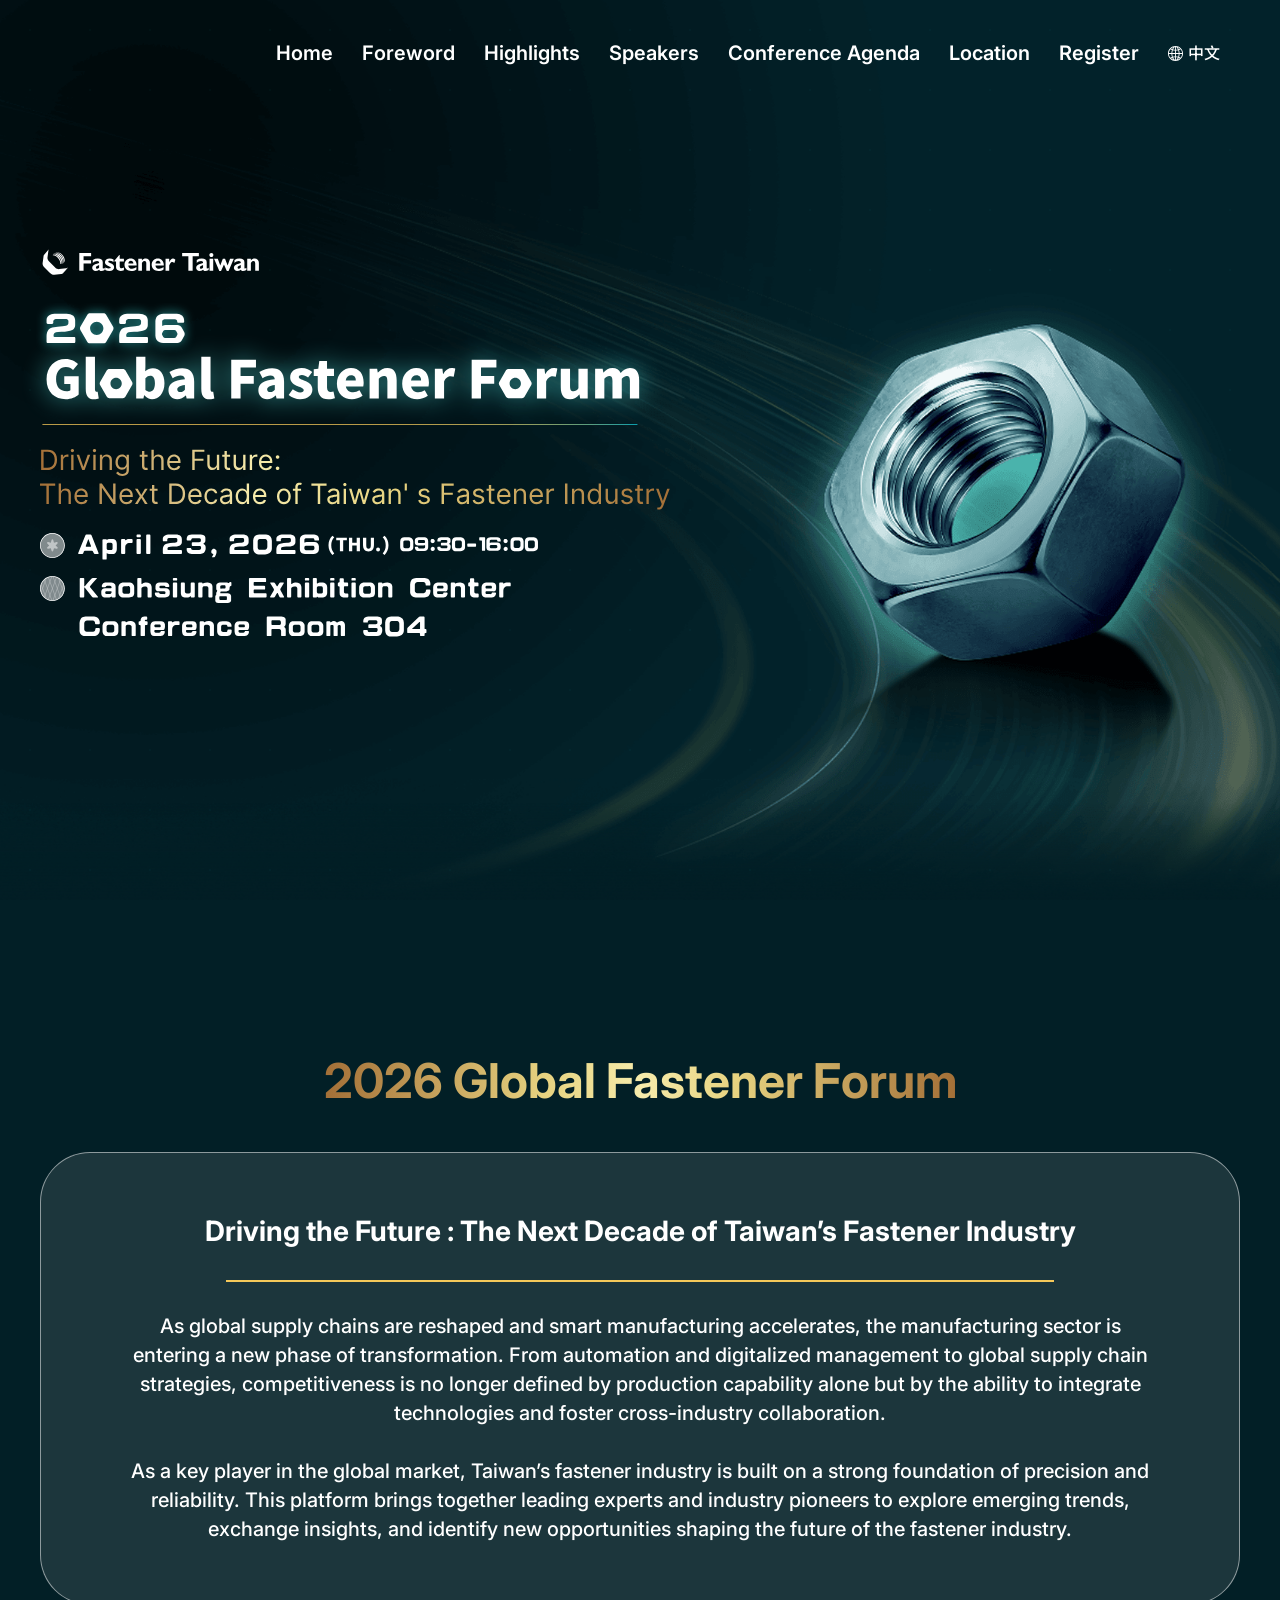
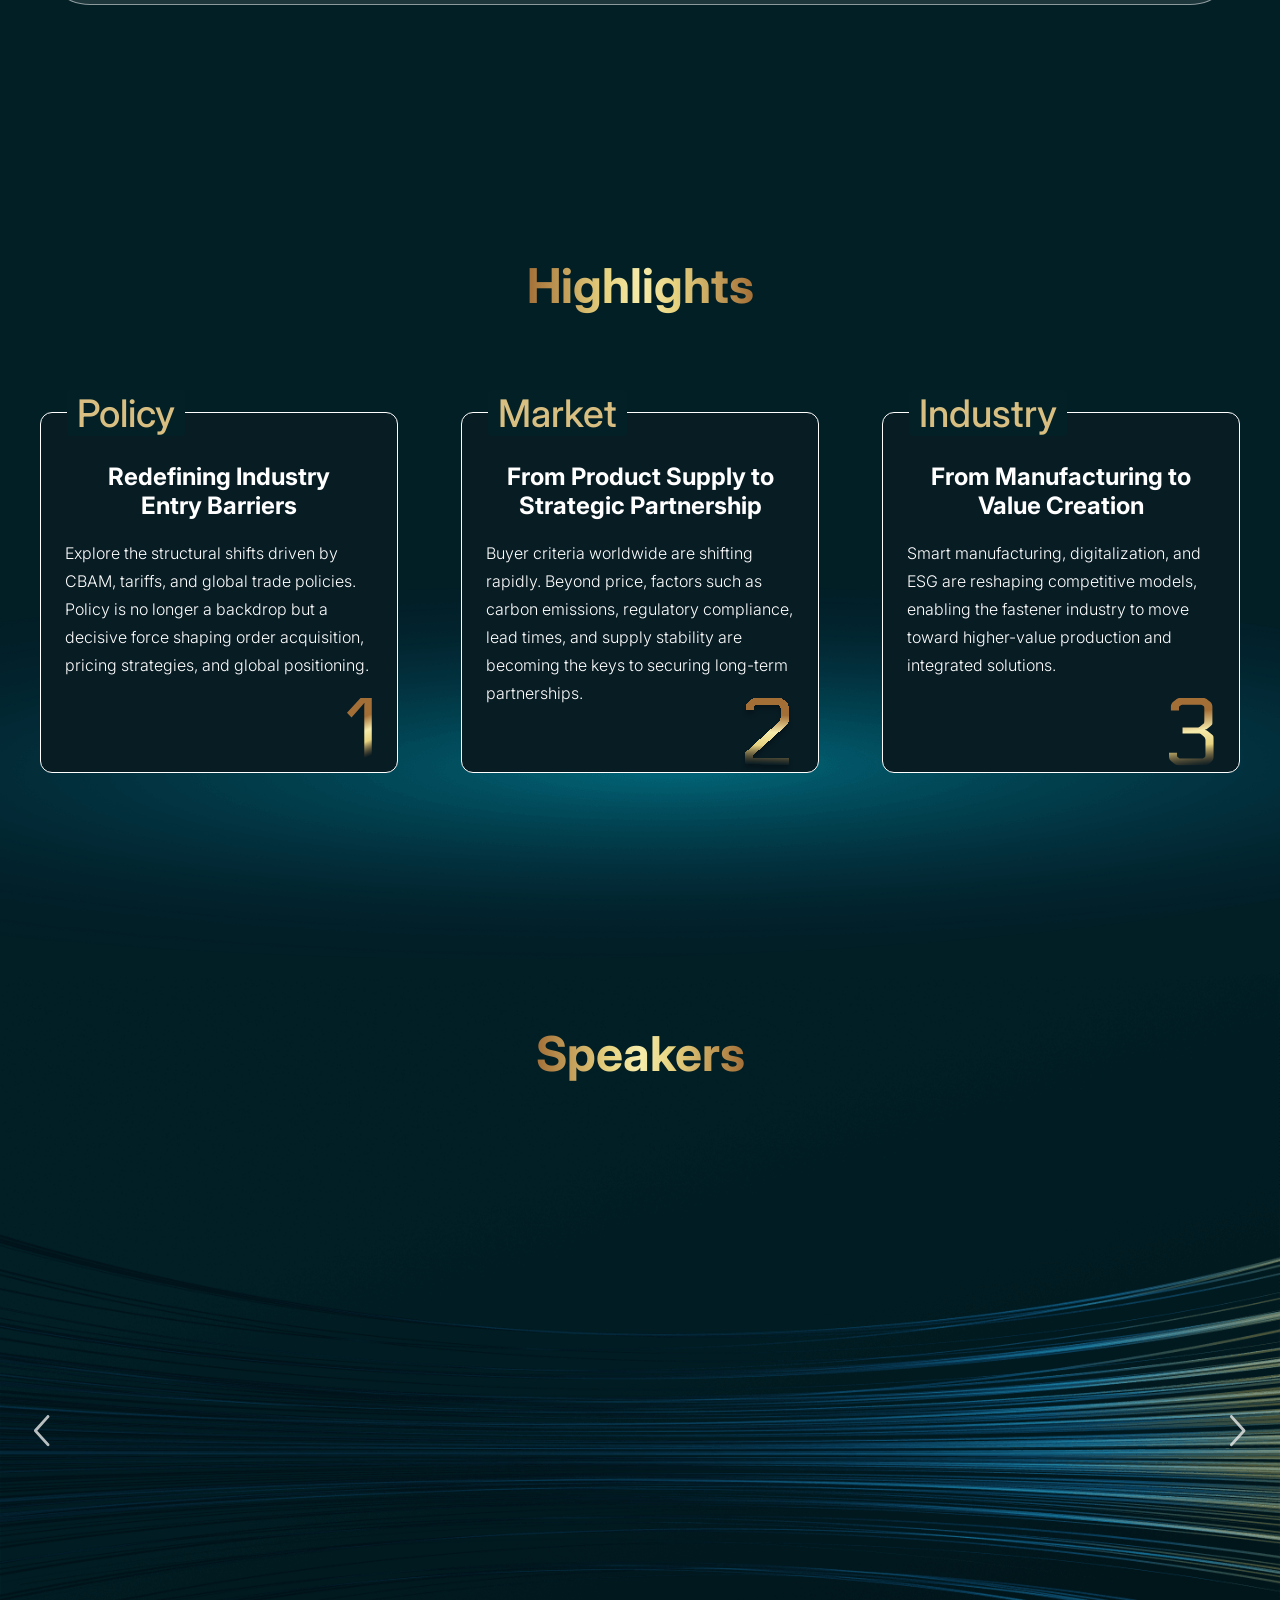
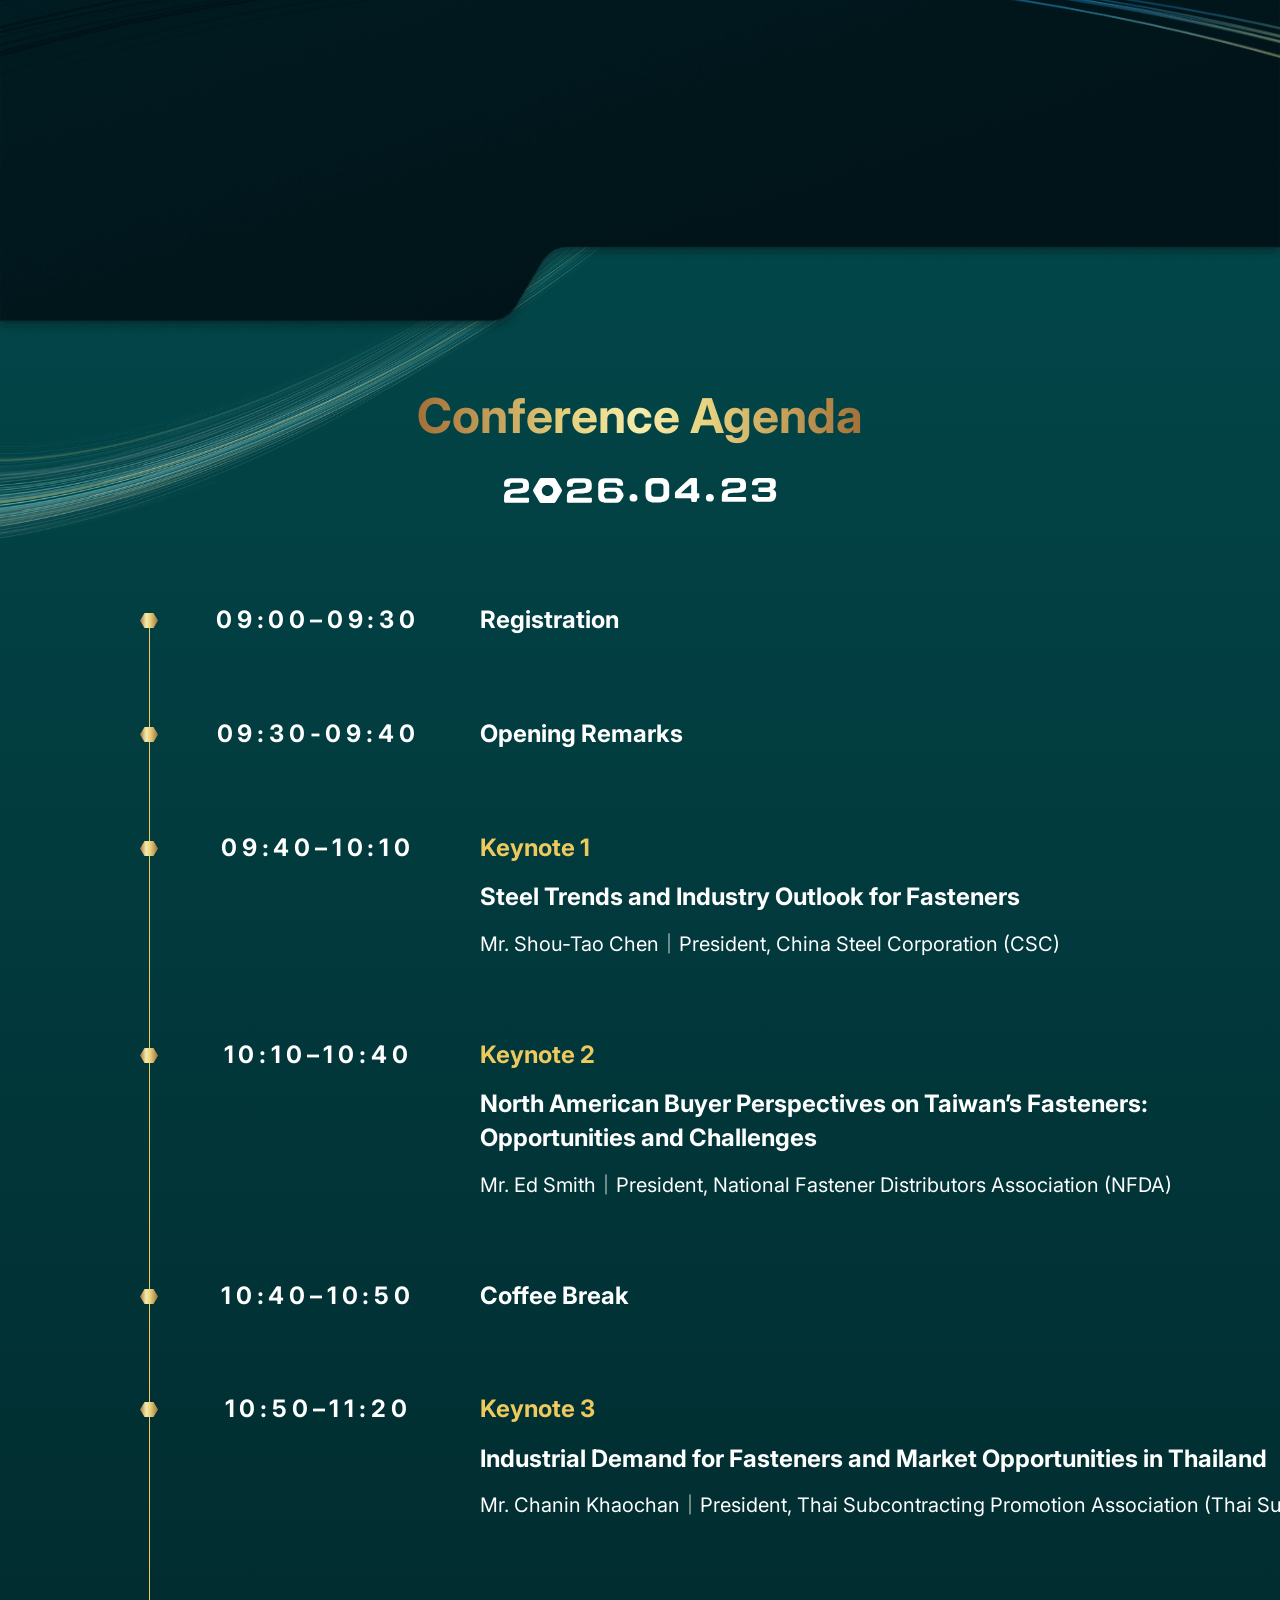
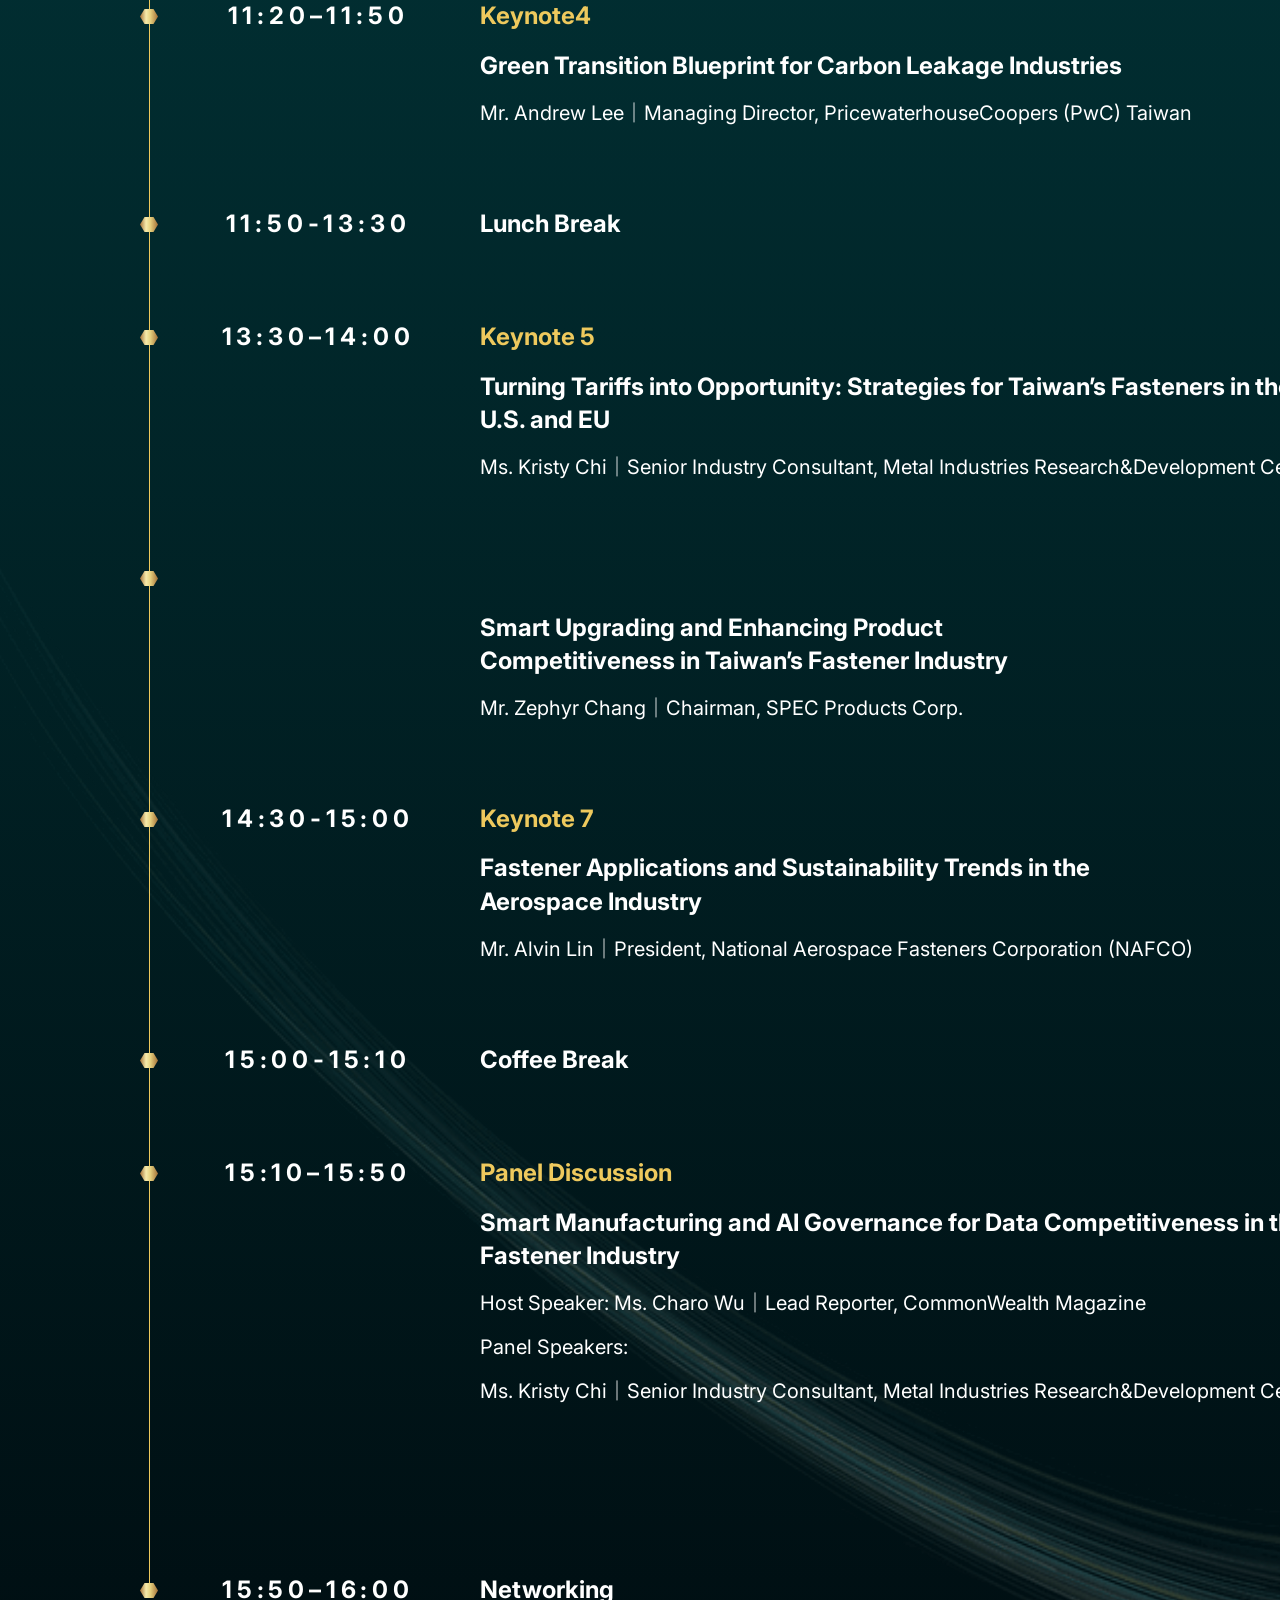
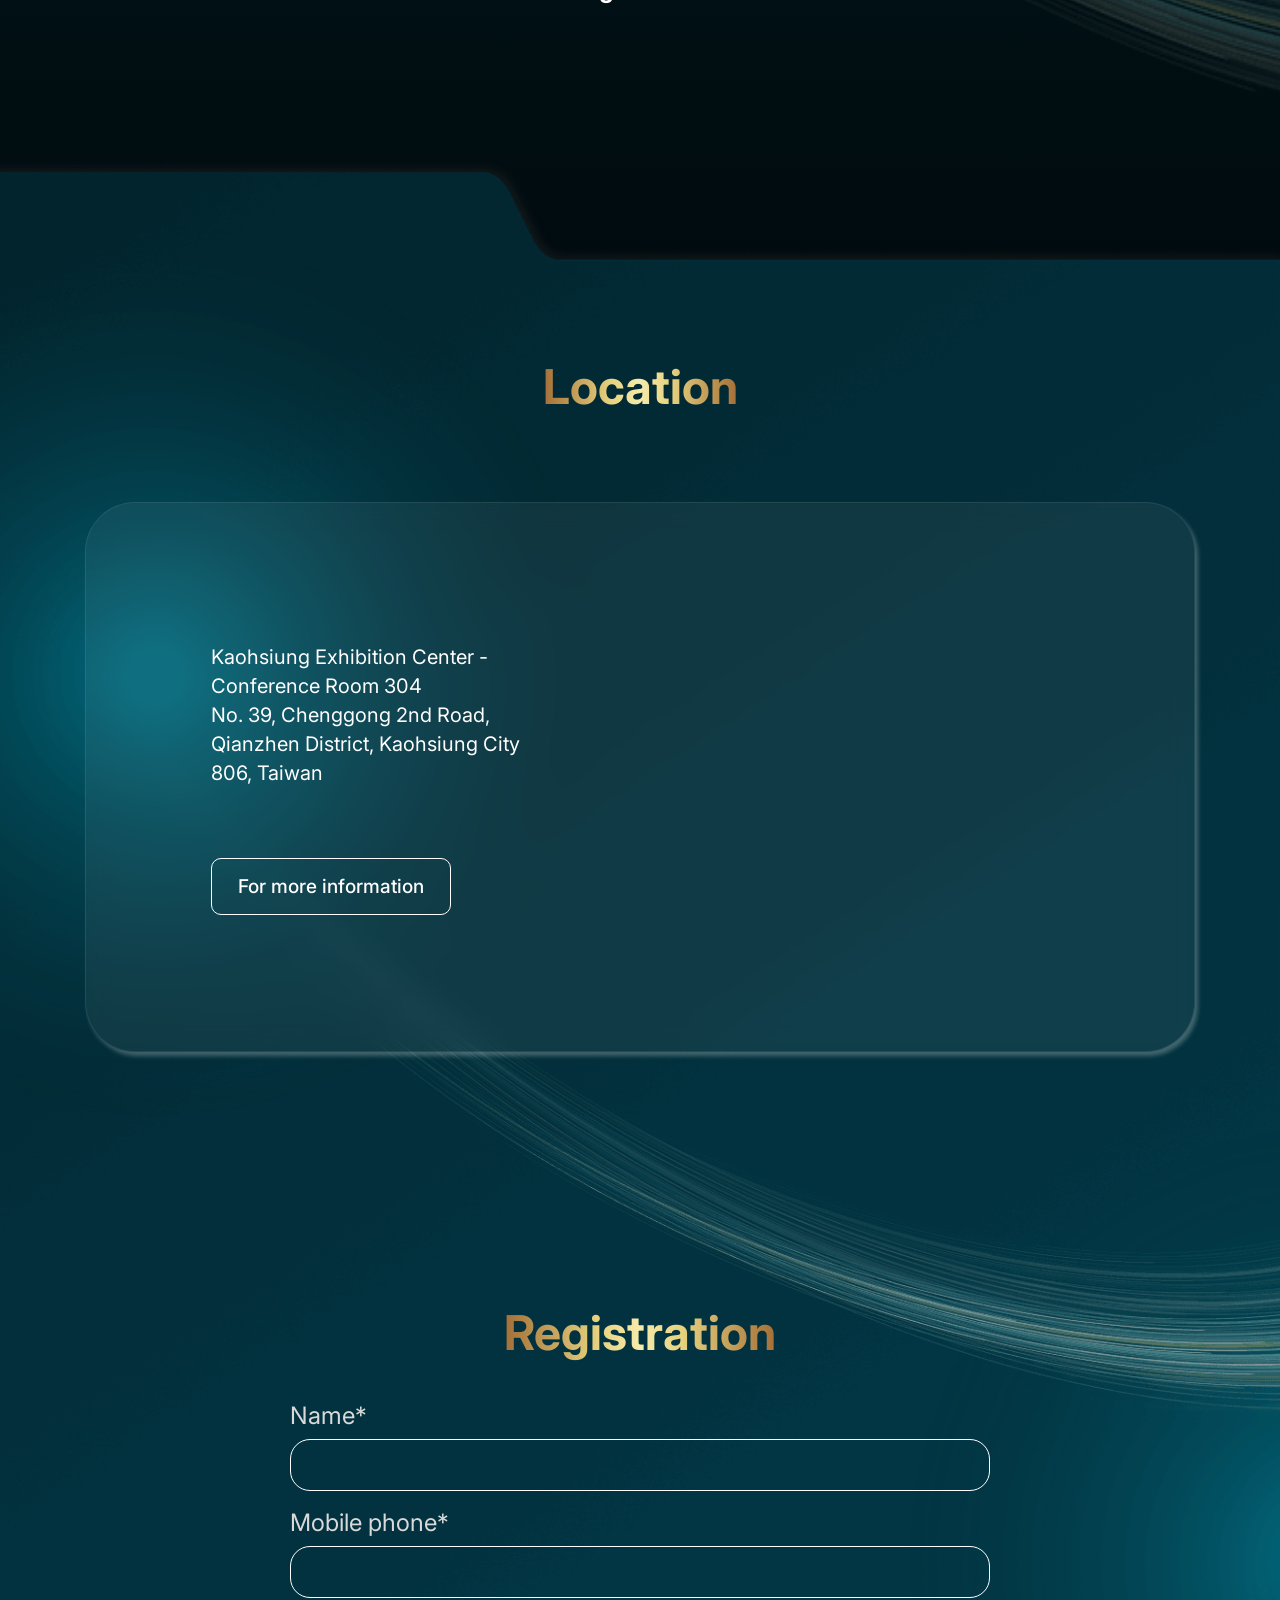
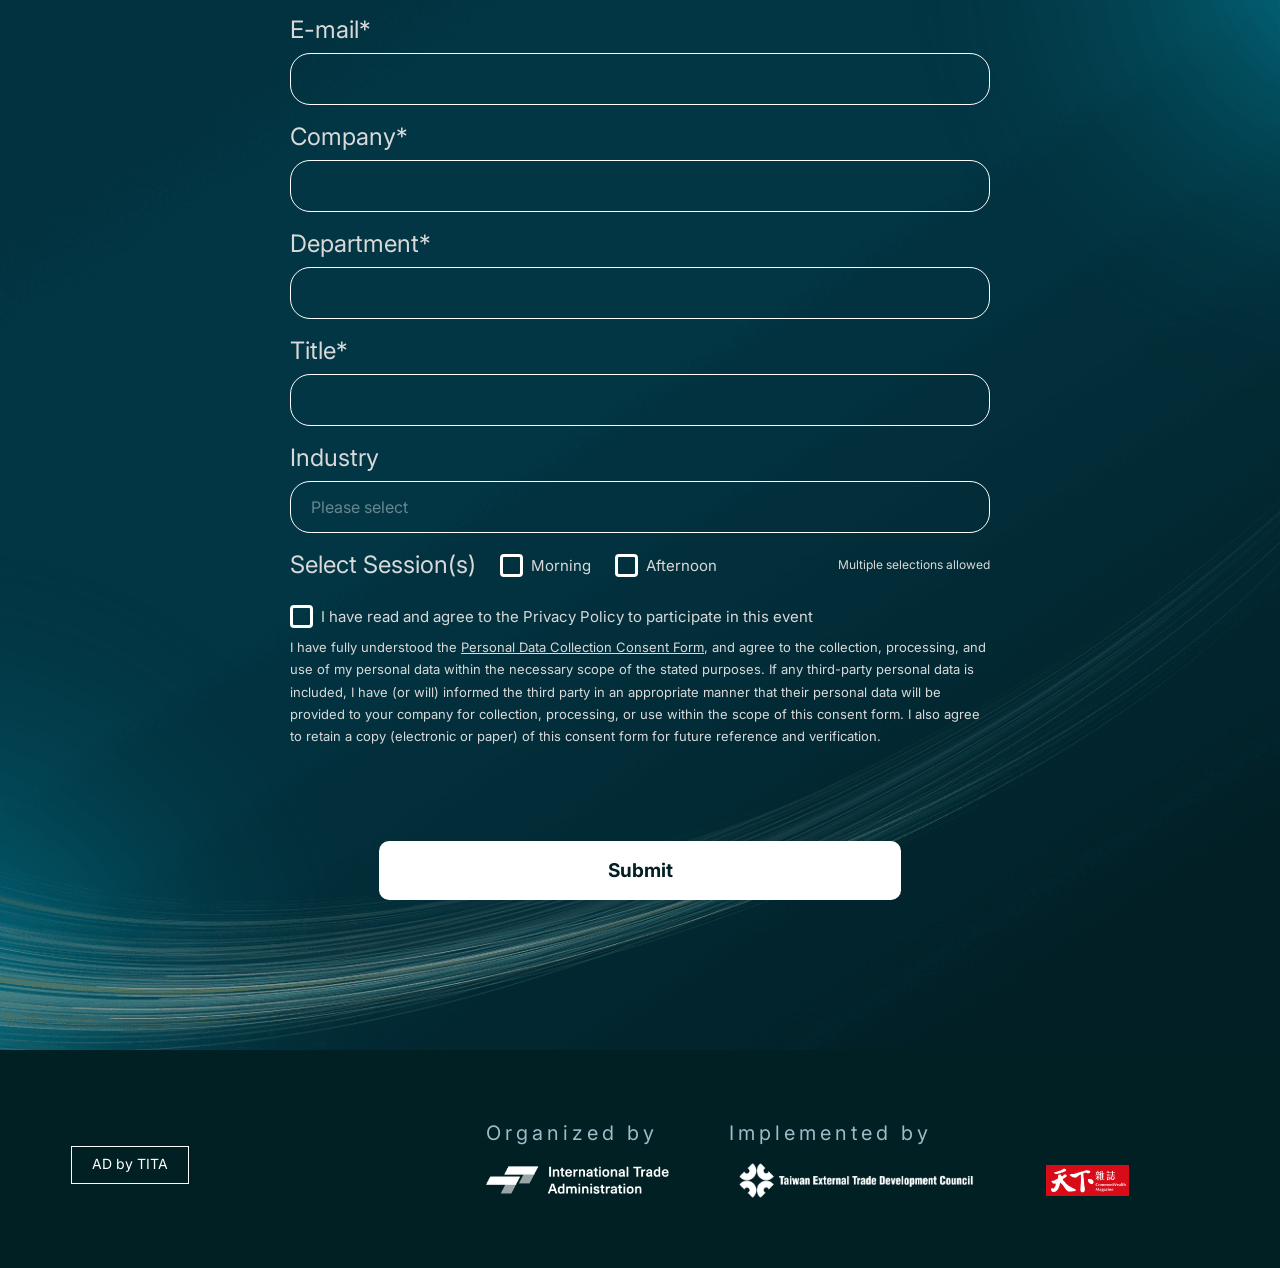
==== en/index.html @ a9e5572a "chore: add GitHub Pages deploy workflow Co-Authored-By: Claude Sonnet 3.5 <noreply@anthropic.com>" ====
<!doctype html>
<html lang="en">

<head>
    <meta charset="UTF-8" />
    <meta name="viewport" content="width=device-width, initial-scale=1.0" />
    <title>2026 Global Fastener Forum</title>

    <meta name="description"
        content="As global industries enter a critical phase of supply chain restructuring and sustainability transformation, Taiwan’s fastener industry is facing a new wave of competition and upgrade challenges. This forum focuses on three key dimensions—policy shifts, market trends, and industry transformation. Through international perspectives and practical case studies, it will explore the fastener industry’s development over the next decade, helping businesses understand global supply chain dynamics and strengthen their competitive advantages and value positioning." />
    <meta name="keywords"
        content="Fastener Forum, Fastener Industry, Precision Manufacturing, Industry Transformation, Smart Manufacturing" />
    <meta property="og:title" content="2026 Global Fastener Forum" />
    <meta property="og:type" content="website" />
    <meta property="og:url" content="https://event.cw.com.tw/2026fastenertaiwan/en/" />
    <meta property="og:image" content="https://event.cw.com.tw/2026fastenertaiwan/en/assets/image/og-image-en.png" />
    <meta property="og:site_name" content="2026 Global Fastener Forum" />
    <meta property="og:locale" content="en_US" />
    <meta property="og:description"
        content="As global industries enter a critical phase of supply chain restructuring and sustainability transformation, Taiwan’s fastener industry is facing a new wave of competition and upgrade challenges. This forum focuses on three key dimensions—policy shifts, market trends, and industry transformation. Through international perspectives and practical case studies, it will explore the fastener industry’s development over the next decade, helping businesses understand global supply chain dynamics and strengthen their competitive advantages and value positioning." />

    <link rel="shortcut icon" href="https://www.cw.com.tw/assets_new/img/favicon.ico" type="image/x-icon" />
    <link rel="icon" type="image/x-icon" href="favicon.ico" />
    <link rel="stylesheet" href="./assets/css/reset.css" />
    <link rel="stylesheet" href="./assets/css/slick-theme.css" />
    <link rel="stylesheet" href="./assets/css/slick.css" />
    <link rel="stylesheet" href="./assets/css/style.css" />
    <link rel="preconnect" href="https://fonts.googleapis.com" />
    <link rel="preconnect" href="https://fonts.gstatic.com" crossorigin />
    <link
        href="https://fonts.googleapis.com/css2?family=Electrolize&family=Inter:opsz,wght@14..32,100..900&family=Noto+Sans+TC:wght@100..900&family=Noto+Serif+TC:wght@200..900&display=swap"
        rel="stylesheet" />
    <link href="https://unpkg.com/aos@2.3.1/dist/aos.css" rel="stylesheet" />

    <!-- Preload critical above-the-fold images -->
    <link rel="preload" href="./assets/image/hero-bg.png" as="image" media="(min-width: 501px)" />
    <link rel="preload" href="./assets/image/hero-bg-m.png" as="image" media="(max-width: 500px)" />
    <link rel="preload" href="./assets/image/hero-bottom.png" as="image" />
    <link rel="preload" href="./assets/image/logo.svg" as="image" />
    <link rel="preload" href="./assets/image/hero-title-1.svg" as="image" media="(min-width: 501px)" />
    <link rel="preload" href="./assets/image/hero-title-hr.svg" as="image" media="(min-width: 501px)" />
    <link rel="preload" href="./assets/image/hero-title-2.svg" as="image" media="(min-width: 501px)" />
    <link rel="preload" href="./assets/image/hero-title-3.svg" as="image" media="(min-width: 501px)" />
    <link rel="preload" href="./assets/image/hero-title-m-1.svg" as="image" media="(max-width: 500px)" />
    <link rel="preload" href="./assets/image/hero-title-m-2.svg" as="image" media="(max-width: 500px)" />
    <link rel="preload" href="./assets/image/hero-title-m-3.svg" as="image" media="(max-width: 500px)" />

    <!-- fb pixel -->
    <script>
        !(function (f, b, e, v, n, t, s) {
            if (f.fbq) return;
            n = f.fbq = function () {
                n.callMethod
                    ? n.callMethod.apply(n, arguments)
                    : n.queue.push(arguments);
            };
            if (!f._fbq) f._fbq = n;
            n.push = n;
            n.loaded = !0;
            n.version = '2.0';
            n.queue = [];
            t = b.createElement(e);
            t.async = !0;
            t.src = v;
            s = b.getElementsByTagName(e)[0];
            s.parentNode.insertBefore(t, s);
        })(
            window,
            document,
            'script',
            'https://connect.facebook.net/en_US/fbevents.js',
        );
        fbq('init', '614924538858183');
        fbq('track', 'PageView');
    </script>

    <!-- Google Tag Manager -->
    <script>
        window.dataLayer = window.dataLayer || [];
    </script>
    <script>
        (function (w, d, s, l, i) {
            w[l] = w[l] || [];
            w[l].push({ 'gtm.start': new Date().getTime(), event: 'gtm.js' });
            var f = d.getElementsByTagName(s)[0],
                j = d.createElement(s),
                dl = l != 'dataLayer' ? '&l=' + l : '';
            j.async = true;
            j.src = '//www.googletagmanager.com/gtm.js?id=' + i + dl;
            f.parentNode.insertBefore(j, f);
        })(window, document, 'script', 'dataLayer', 'GTM-TXLD77');
    </script>
</head>

<body>
    <!-- fb pixel -->
    <noscript><img height="1" width="1" style="display: none"
            src="https://www.facebook.com/tr?id=614924538858183&ev=PageView&noscript=1" /></noscript>

    <!-- Google Tag Manager (noscript) -->
    <noscript><iframe src="https://www.googletagmanager.com/ns.html?id=GTM-TXLD77" height="0" width="0"
            style="display: none; visibility: hidden"></iframe></noscript>

    <main>
        <nav>
            <div class="nav-inner">
                <a class="logo" href="#index">
                    <img src="./assets/image/logo.svg" alt="Fastener Taiwan" />
                </a>
                <ul class="nav-list">
                    <li><a href="#index">Home</a></li>
                    <li><a href="#foreword">Foreword</a></li>
                    <li><a href="#highlights">Highlights</a></li>
                    <li><a href="#speakers">Speakers</a></li>
                    <li><a href="#agenda">Conference Agenda</a></li>
                    <li><a href="#location">Location</a></li>
                    <li>
                        <a href="#registration" class="nav-btn">Register</a>
                    </li>
                    <li>
                        <a href="../index.html" class="nav-lang">
                            <img src="./assets/image/icon-global.svg" alt="" />中文
                        </a>
                    </li>
                </ul>
                <button class="hamburger" aria-label="Menu" aria-expanded="false">
                    <span></span><span></span><span></span>
                </button>
            </div>
        </nav>

        <!-- 手機選單 -->
        <div class="mobile-menu" aria-hidden="true">
            <ul>
                <li><a href="#index">Home</a></li>
                <li><a href="#foreword">Foreword</a></li>
                <li><a href="#highlights">Highlights</a></li>
                <li><a href="#speakers">Speakers</a></li>
                <li><a href="#agenda"> Conference Agenda</a></li>
                <li><a href="#location">Location</a></li>
                <li>
                    <a href="#registration" class="nav-btn">Registration</a>
                </li>
                <li>
                    <a href="./../index.html" class="nav-lang">
                        <img src="./assets/image/icon-global.svg" alt="" />中文
                    </a>
                </li>
            </ul>
        </div>

        <!-- index Section (Hero) -->
        <section class="index">
            <a id="index" class="anchor"></a>

            <img src="./assets/image/hero-bg.png" alt="" class="bg pc" />
            <img src="./assets/image/hero-bg-m.png" alt="" class="bg mb" />
            <img src="./assets/image/hero-bottom.png" alt="" class="bottom" />
            <div class="container">
                <div>
                    <div class="logo pc">
                        <img src="./assets/image/logo.svg" alt="" />
                    </div>

                    <!-- 隱藏的 h1 -->
                    <h1>
                        Global Fastener Forum 2026 年全球扣件產業論壇
                    </h1>

                    <!-- pc -->
                    <img src="./assets/image/hero-title-1.svg" alt="" class="hero-title-1 pc" data-aos="fade-up"
                        data-aos-delay="0" />
                    <img src="./assets/image/hero-title-hr.svg" alt="" class="hero-title-hr pc" data-aos="fade-up"
                        data-aos-delay="100" />
                    <img src="./assets/image/hero-title-2.svg" alt="" class="hero-title-2 pc" data-aos="fade-up"
                        data-aos-delay="200" />
                    <img src="./assets/image/hero-title-3.svg" alt="" class="hero-title-3 pc" data-aos="fade-up"
                        data-aos-delay="300" />

                    <!-- mb -->
                    <img src="./assets/image/hero-title-m-1.svg" alt="" class="hero-title-1 mb" data-aos="fade-up"
                        data-aos-delay="100" />
                    <img src="./assets/image/hero-title-m-2.svg" alt="" class="hero-title-2 mb" data-aos="fade-up"
                        data-aos-delay="200" />
                    <img src="./assets/image/hero-title-m-3.svg" alt="" class="hero-title-3 mb" data-aos="fade-up"
                        data-aos-delay="300" />
                </div>
            </div>
            </div>
        </section>

        <!-- foreword Section -->
        <section class="foreword">
            <a id="foreword" class="anchor"></a>

            <img src="./assets/image/foreword-bg-dec-m.png" alt="" class="foreword-bg-dec mb" />
            <img src="./assets/image/foreword-bg-dec.png" alt="" class="foreword-bg-dec pc" />

            <div class="container">
                <h2 class="section-title">
                    2026 Global Fastener Forum
                </h2>
                <div class="item">
                    <h3 data-aos="fade-up">
                        Driving the Future : The Next Decade of Taiwan’s Fastener Industry
                    </h3>
                    <div class="line" data-aos="fade-up"></div>
                    <p data-aos="fade-up">
                        As global supply chains are reshaped and smart manufacturing accelerates, the manufacturing
                        sector is entering a new phase of transformation. From automation and digitalized management to
                        global supply chain strategies, competitiveness is no longer defined by production capability
                        alone but by the ability to integrate technologies and foster cross-industry
                        collaboration.<br><br>As a key player in the global market, Taiwan’s fastener industry is built
                        on a strong foundation of precision and reliability. This platform brings together leading
                        experts and industry pioneers to explore emerging trends, exchange insights, and identify new
                        opportunities shaping the future of the fastener industry.
                    </p>
                </div>
            </div>
        </section>

        <!-- highlights Section -->
        <section class="highlights">
            <a id="highlights" class="anchor"></a>

            <img src="./assets/image/highlight-bg.png" alt="" class="bg" />

            <div class="container">
                <h2 class="section-title">Highlights</h2>
                <div class="highlights-grid">
                    <div class="highlight-card" data-aos="fade-up" data-aos-delay="100" data-aos-offset="100">
                        <div class="card-label">Policy</div>
                        <h3>Redefining Industry<br>Entry Barriers</h3>
                        <p>
                            Explore the structural shifts driven by CBAM, tariffs, and global trade policies. Policy is
                            no longer a backdrop but a decisive force shaping order acquisition, pricing strategies, and
                            global positioning.
                        </p>
                        <div class="num">
                            <img src="./assets/image/1.svg" alt="" />
                        </div>
                    </div>
                    <div class="highlight-card" data-aos="fade-up" data-aos-delay="200" data-aos-offset="100">
                        <div class="card-label">Market</div>
                        <h3>From Product Supply to Strategic Partnership</h3>
                        <p>
                            Buyer criteria worldwide are shifting rapidly. Beyond price, factors such as carbon
                            emissions, regulatory compliance, lead times, and supply stability are becoming the keys to
                            securing long-term partnerships.
                        </p>
                        <div class="num">
                            <img src="./assets/image/2.svg" alt="" />
                        </div>
                    </div>
                    <div class="highlight-card" data-aos="fade-up" data-aos-delay="300" data-aos-offset="100">
                        <div class="card-label">Industry</div>
                        <h3>From Manufacturing to Value Creation</h3>
                        <p>
                            Smart manufacturing, digitalization, and ESG are reshaping competitive models, enabling the
                            fastener industry to move toward higher-value production and integrated solutions.
                        </p>
                        <div class="num">
                            <img src="./assets/image/3.svg" alt="" />
                        </div>
                    </div>
                </div>
            </div>
        </section>

        <!-- speakers Section -->
        <!-- :::todo 這裡的講者資料需要根據實際情況更新，確保與main.js中initSpeakers函數的speakerData對應 -->
        <section class="speakers">
            <a id="speakers" class="anchor"></a>

            <img src="./assets/image/speaker-bg-dec-m.png" alt="" class="speaker-bg-dec mb">
            <img src="./assets/image/speaker-bg-dec.png" alt="" class="speaker-bg-dec pc">
            <img src="./assets/image/speaker-bg.png" alt="" class="speaker-bg pc">
            <img src="./assets/image/speaker-bg-m.png" alt="" class="speaker-bg mb">

            <div class="container">
                <h2 class="section-title">Speakers</h2>

                <div class="speakers-carousel" data-aos="fade-up" data-aos-delay="100" data-aos-offset="100">
                    <div class="speaker-slide" data-speaker="1">
                        <div class="avatar">
                            <img src="./assets/image/speaker-1.png" alt="" />
                        </div>
                        <h3>Mr. Shou-Tao<p>Chen</p>
                        </h3>
                        <div class="title">
                            <p>President,</p>
                            <p>China Steel<br class="mb">Corporation (CSC)</p>
                        </div>
                    </div>
					<div class="speaker-slide" data-speaker="2">
                        <div class="avatar">
                            <img src="./assets/image/speaker-2.png" alt="" />
                        </div>
                        <h3>Mr. Ed<p>Smith</p>
                        </h3>
                        <div class="title">
                            <p>President,</p>
                            <p>National Fastener Distributors<br class="mb"> Association (NFDA)</p>
                        </div>
                    </div>
					<div class="speaker-slide" data-speaker="3">
                        <div class="avatar">
                            <img src="./assets/image/speaker-3.png" alt="" />
                        </div>
                        <h3>Mr. Chanin<p>Khaochan</p>
                        </h3>
                        <div class="title">
                            <p>President,</p>
                            <p>Thai Subcontracting Promotion<br class="mb"> Association (Thai Subcon)</p>
                        </div>
                    </div>
					<div class="speaker-slide" data-speaker="4">
                        <div class="avatar">
                            <img src="./assets/image/speaker-4.png" alt="" />
                        </div>
                        <h3>Mr. Andrew<p>Lee</p>
                        </h3>
                        <div class="title">
                            <p>Managing Director,</p>
                            <p>PricewaterhouseCoopers<br class="mb">(PwC) Taiwan</p>
                        </div>
                    </div>
                    <div class="speaker-slide" data-speaker="5">
                        <div class="avatar">
                            <img src="./assets/image/speaker-5.png" alt="" />
                        </div>
                        <h3>Ms. Kristy<p>Chi</p>
                        </h3>
                        <div class="title">
                            <p>Senior Industry Consultant,</p>
                            <p>Metal Industries Research&amp;<br class="mb">Development Centre</p>
                        </div>
                    </div>
                    <div class="speaker-slide" data-speaker="6">
                        <div class="avatar">
                            <img src="./assets/image/speaker-6.png" alt="" />
                        </div>
                        <h3>Mr. Zephyr<p>Chang</p>
                        </h3>
                        <div class="title">
                            <p>Chairman,</p>
                            <p>SPEC Products Corp.</p>
                        </div>
                    </div>
                    <div class="speaker-slide" data-speaker="7">
                        <div class="avatar">
                            <img src="./assets/image/speaker-7.png" alt="" />
                        </div>
                        <h3>Mr. Alvin Lin</h3>
                        <div class="title">
                            <p>President,</p>
                            <p>National Aerospace <br class="mb">Fasteners Corporation (NAFCO)</p>

                        </div>
                    </div>

                    <!-- copy -->
                    <div class="speaker-slide" data-speaker="1">
                        <div class="avatar">
                            <img src="./assets/image/speaker-1.png" alt="" />
                        </div>
                        <h3>Mr. Shou-Tao<p>Chen</p>
                        </h3>
                        <div class="title">
                            <p>President,</p>
                            <p>China Steel<br class="mb">Corporation (CSC)</p>
                        </div>
                    </div>
					<div class="speaker-slide" data-speaker="2">
                        <div class="avatar">
                            <img src="./assets/image/speaker-2.png" alt="" />
                        </div>
                        <h3>Mr. Ed<p>Smith</p>
                        </h3>
                        <div class="title">
                            <p>President,</p>
                            <p>National Fastener Distributors<br class="mb"> Association (NFDA)</p>
                        </div>
                    </div>
					<div class="speaker-slide" data-speaker="3">
                        <div class="avatar">
                            <img src="./assets/image/speaker-3.png" alt="" />
                        </div>
                        <h3>Mr. Chanin<p>Khaochan</p>
                        </h3>
                        <div class="title">
                            <p>President,</p>
                            <p>Thai Subcontracting Promotion<br class="mb"> Association (Thai Subcon)</p>
                        </div>
                    </div>
					<div class="speaker-slide" data-speaker="4">
                        <div class="avatar">
                            <img src="./assets/image/speaker-4.png" alt="" />
                        </div>
                        <h3>Mr. Andrew<p>Lee</p>
                        </h3>
                        <div class="title">
                            <p>Managing Director,</p>
                            <p>PricewaterhouseCoopers<br class="mb">(PwC) Taiwan</p>
                        </div>
                    </div>
                    <div class="speaker-slide" data-speaker="5">
                        <div class="avatar">
                            <img src="./assets/image/speaker-5.png" alt="" />
                        </div>
                        <h3>Ms. Kristy<p>Chi</p>
                        </h3>
                        <div class="title">
                            <p>Senior Industry Consultant,</p>
                            <p>Metal Industries Research&amp;<br class="mb">Development Centre</p>
                        </div>
                    </div>
                    <div class="speaker-slide" data-speaker="6">
                        <div class="avatar">
                            <img src="./assets/image/speaker-6.png" alt="" />
                        </div>
                        <h3>Mr. Zephyr<p>Chang</p>
                        </h3>
                        <div class="title">
                            <p>Chairman,</p>
                            <p>SPEC Products Corp.</p>
                        </div>
                    </div>
                    <div class="speaker-slide" data-speaker="7">
                        <div class="avatar">
                            <img src="./assets/image/speaker-7.png" alt="" />
                        </div>
                        <h3>Mr. Alvin Lin</h3>
                        <div class="title">
                            <p>President,</p>
                            <p>National Aerospace <br class="mb">Fasteners Corporation (NAFCO)</p>
                        </div>
                    </div>
                    <div class="speaker-slide" data-speaker="1">
                        <div class="avatar">
                            <img src="./assets/image/speaker-1.png" alt="" />
                        </div>
                        <h3>Mr. Shou-Tao<p>Chen</p>
                        </h3>
                        <div class="title">
                            <p>President,</p>
                            <p>China Steel<br class="mb">Corporation (CSC)</p>
                        </div>
                    </div>
					<div class="speaker-slide" data-speaker="2">
                        <div class="avatar">
                            <img src="./assets/image/speaker-2.png" alt="" />
                        </div>
                        <h3>Mr. Ed<p>Smith</p>
                        </h3>
                        <div class="title">
                            <p>President,</p>
                            <p>National Fastener Distributors<br class="mb"> Association (NFDA)</p>
                        </div>
                    </div>
					<div class="speaker-slide" data-speaker="3">
                        <div class="avatar">
                            <img src="./assets/image/speaker-3.png" alt="" />
                        </div>
                        <h3>Mr. Chanin<p>Khaochan</p>
                        </h3>
                        <div class="title">
                            <p>President,</p>
                            <p>Thai Subcontracting Promotion<br class="mb"> Association (Thai Subcon)</p>
                        </div>
                    </div>
					<div class="speaker-slide" data-speaker="4">
                        <div class="avatar">
                            <img src="./assets/image/speaker-4.png" alt="" />
                        </div>
                        <h3>Mr. Andrew<p>Lee</p>
                        </h3>
                        <div class="title">
                            <p>Managing Director,</p>
                            <p>PricewaterhouseCoopers<br class="mb">(PwC) Taiwan</p>
                        </div>
                    </div>
                    <div class="speaker-slide" data-speaker="5">
                        <div class="avatar">
                            <img src="./assets/image/speaker-5.png" alt="" />
                        </div>
                        <h3>Ms. Kristy<p>Chi</p>
                        </h3>
                        <div class="title">
                            <p>Senior Industry Consultant,</p>
                            <p>Metal Industries Research&amp;<br class="mb">Development Centre</p>
                        </div>
                    </div>
                    <div class="speaker-slide" data-speaker="6">
                        <div class="avatar">
                            <img src="./assets/image/speaker-6.png" alt="" />
                        </div>
                        <h3>Mr. Zephyr<p>Chang</p>
                        </h3>
                        <div class="title">
                            <p>Chairman,</p>
                            <p>SPEC Products Corp.</p>
                        </div>
                    </div>
                    <div class="speaker-slide" data-speaker="7">
                        <div class="avatar">
                            <img src="./assets/image/speaker-7.png" alt="" />
                        </div>
                        <h3>Mr. Alvin Lin</h3>
                        <div class="title">
                            <p>President,</p>
                            <p>National Aerospace <br class="mb">Fasteners Corporation (NAFCO)</p>
                        </div>
                    </div>
					<div class="speaker-slide" data-speaker="1">
                        <div class="avatar">
                            <img src="./assets/image/speaker-1.png" alt="" />
                        </div>
                        <h3>Mr. Shou-Tao<p>Chen</p>
                        </h3>
                        <div class="title">
                            <p>President,</p>
                            <p>China Steel<br class="mb">Corporation (CSC)</p>
                        </div>
                    </div>
					<div class="speaker-slide" data-speaker="2">
                        <div class="avatar">
                            <img src="./assets/image/speaker-2.png" alt="" />
                        </div>
                        <h3>Mr. Ed<p>Smith</p>
                        </h3>
                        <div class="title">
                            <p>President,</p>
                            <p>National Fastener Distributors<br class="mb"> Association (NFDA)</p>
                        </div>
                    </div>
					<div class="speaker-slide" data-speaker="3">
                        <div class="avatar">
                            <img src="./assets/image/speaker-3.png" alt="" />
                        </div>
                        <h3>Mr. Chanin<p>Khaochan</p>
                        </h3>
                        <div class="title">
                            <p>President,</p>
                            <p>Thai Subcontracting Promotion<br class="mb"> Association (Thai Subcon)</p>
                        </div>
                    </div>
                    <div class="speaker-slide" data-speaker="4">
                        <div class="avatar">
                            <img src="./assets/image/speaker-4.png" alt="" />
                        </div>
                        <h3>Mr. Andrew<p>Lee</p>
                        </h3>
                        <div class="title">
                            <p>Managing Director,</p>
                            <p>PricewaterhouseCoopers<br class="mb">(PwC) Taiwan</p>
                        </div>
                    </div>
                    <div class="speaker-slide" data-speaker="5">
                        <div class="avatar">
                            <img src="./assets/image/speaker-5.png" alt="" />
                        </div>
                        <h3>Ms. Kristy<p>Chi</p>
                        </h3>
                        <div class="title">
                            <p>Senior Industry Consultant,</p>
                            <p>Metal Industries Research&amp;<br class="mb">Development Centre</p>
                        </div>
                    </div>
                    <div class="speaker-slide" data-speaker="6">
                        <div class="avatar">
                            <img src="./assets/image/speaker-6.png" alt="" />
                        </div>
                        <h3>Mr. Zephyr<p>Chang</p>
                        </h3>
                        <div class="title">
                            <p>Chairman,</p>
                            <p>SPEC Products Corp.</p>
                        </div>
                    </div>
                    <div class="speaker-slide" data-speaker="7">
                        <div class="avatar">
                            <img src="./assets/image/speaker-7.png" alt="" />
                        </div>
                        <h3>Mr. Alvin Lin</h3>
                        <div class="title">
                            <p>President,</p>
                            <p>National Aerospace <br class="mb">Fasteners Corporation (NAFCO)</p>
                        </div>
                    </div>
					<div class="speaker-slide" data-speaker="1">
                        <div class="avatar">
                            <img src="./assets/image/speaker-1.png" alt="" />
                        </div>
                        <h3>Mr. Shou-Tao<p>Chen</p>
                        </h3>
                        <div class="title">
                            <p>President,</p>
                            <p>China Steel<br class="mb">Corporation (CSC)</p>
                        </div>
                    </div>
					<div class="speaker-slide" data-speaker="2">
                        <div class="avatar">
                            <img src="./assets/image/speaker-2.png" alt="" />
                        </div>
                        <h3>Mr. Ed<p>Smith</p>
                        </h3>
                        <div class="title">
                            <p>President,</p>
                            <p>National Fastener Distributors<br class="mb"> Association (NFDA)</p>
                        </div>
                    </div>
					<div class="speaker-slide" data-speaker="3">
                        <div class="avatar">
                            <img src="./assets/image/speaker-3.png" alt="" />
                        </div>
                        <h3>Mr. Chanin<p>Khaochan</p>
                        </h3>
                        <div class="title">
                            <p>President,</p>
                            <p>Thai Subcontracting Promotion<br class="mb"> Association (Thai Subcon)</p>
                        </div>
                    </div>
                    <div class="speaker-slide" data-speaker="4">
                        <div class="avatar">
                            <img src="./assets/image/speaker-4.png" alt="" />
                        </div>
                        <h3>Mr. Andrew<p>Lee</p>
                        </h3>
                        <div class="title">
                            <p>Managing Director,</p>
                            <p>PricewaterhouseCoopers<br class="mb">(PwC) Taiwan</p>
                        </div>
                    </div>
                    <div class="speaker-slide" data-speaker="5">
                        <div class="avatar">
                            <img src="./assets/image/speaker-5.png" alt="" />
                        </div>
                        <h3>Ms. Kristy<p>Chi</p>
                        </h3>
                        <div class="title">
                            <p>Senior Industry Consultant,</p>
                            <p>Metal Industries Research&amp;<br class="mb">Development Centre</p>
                        </div>
                    </div>
                    <div class="speaker-slide" data-speaker="6">
                        <div class="avatar">
                            <img src="./assets/image/speaker-6.png" alt="" />
                        </div>
                        <h3>Mr. Zephyr<p>Chang</p>
                        </h3>
                        <div class="title">
                            <p>Chairman,</p>
                            <p>SPEC Products Corp.</p>
                        </div>
                    </div>
                    <div class="speaker-slide" data-speaker="7">
                        <div class="avatar">
                            <img src="./assets/image/speaker-7.png" alt="" />
                        </div>
                        <h3>Mr. Alvin Lin</h3>
                        <div class="title">
                            <p>President,</p>
                            <p>National Aerospace <br class="mb">Fasteners Corporation (NAFCO)</p>

                        </div>
                    </div>
                </div>
            </div>
        </section>

        <!-- Speaker Popup -->
        <div class="speaker-popup" id="speakerPopup">
            <div class="popup-overlay"></div>
            <div class="popup-wrapper">
                <div class="popup-container">
                    <button class="popup-close" aria-label="關閉">
                        <img src="./assets/image/close.svg" alt="">
                    </button>
                    <div class="popup-body">
                        <div class="avatar-big">
                            <div class="avatar-placeholder">
                                <img src="./assets/image/speaker-1.png" alt="">
                            </div>
                        </div>
                        <div class="details">
                            <h2 class="popup-name"></h2>
                            <div class="sub-title popup-title">
                            </div>
                            <div class="bio popup-bio"></div>
                        </div>
                    </div>
                </div>
            </div>
        </div>

        <!-- agenda Section -->
        <section class="agenda">
            <a id="agenda" class="anchor"></a>

            <div class="agenda-heading-wrap">
                <h2 class="section-title">Conference Agenda</h2>
                <img src="./assets/image/agenda-subtitle.svg" alt="">
            </div>

            <!-- <img src="./assets/image/agenda-bg.png" alt="" class="agenda-bg"> -->
            <img src="./assets/image/agenda-dec-1.png" alt="" class="agenda-dec-1">
            <img src="./assets/image/agenda-dec-2.png" alt="" class="agenda-dec-2">

            <ul class="agenda-list" role="list">

                <!-- ░░ Plain items ░░ -->
                <li class="agenda-item plain">
                    <div class="dot"></div>
                    <div class="time" data-aos="fade-up" data-aos-offset="100">09:00–09:30</div>
                    <div class="content">
                        <p class="talk-title" data-aos="fade-up" data-aos-offset="100">Registration</p>
                    </div>
                </li>

                <li class="agenda-item plain">
                    <div class="dot"></div>
                    <div class="time" data-aos="fade-up" data-aos-offset="100">09:30-09:40</div>
                    <div class="content">
                        <p class="talk-title" data-aos="fade-up" data-aos-offset="100">Opening Remarks</p>
                    </div>
                </li>

                <!-- ░░ Keynotes ░░ -->
                <li class="agenda-item talk">
                    <div class="dot"></div>
                    <div class="time" data-aos="fade-up" data-aos-offset="100">09:40–10:10</div>
                    <div class="content">
                        <span class="talk-label" data-aos="fade-up" data-aos-offset="100">Keynote 1</span>
                        <p class="talk-title" data-aos="fade-up" data-aos-offset="100">Steel Trends and Industry Outlook
                            for Fasteners</p>
						<p class="speaker" data-aos="fade-up" data-aos-offset="100">Mr. Shou-Tao Chen｜President, China Steel Corporation (CSC)</p>

                    </div>
                </li>

                <li class="agenda-item talk">
                    <div class="dot"></div>
                    <div class="time" data-aos="fade-up" data-aos-offset="100">10:10–10:40</div>
                    <div class="content">
                        <span class="talk-label" data-aos="fade-up" data-aos-offset="100">Keynote 2</span>
                        <p class="talk-title" data-aos="fade-up" data-aos-offset="100">North American Buyer Perspectives
                            on Taiwan’s Fasteners: Opportunities and Challenges</p>
                        <p class="speaker" data-aos="fade-up" data-aos-offset="100">Mr. Ed Smith｜President, National Fastener Distributors Association (NFDA)</p>
                    </div>
                </li>

                <li class="agenda-item break">
                    <div class="dot"></div>
                    <div class="time" data-aos="fade-up" data-aos-offset="100">10:40–10:50</div>
                    <div class="content">
                        <p class="talk-title" data-aos="fade-up" data-aos-offset="100">Coffee Break</p>
                    </div>
                </li>

                <li class="agenda-item talk">
                    <div class="dot"></div>
                    <div class="time" data-aos="fade-up" data-aos-offset="100">10:50–11:20</div>
                    <div class="content">
                        <span class="talk-label" data-aos="fade-up" data-aos-offset="100">Keynote 3</span>
                        <p class="talk-title" data-aos="fade-up" data-aos-offset="100">Industrial Demand for Fasteners and Market Opportunities in Thailand</p>
                        <p class="speaker" data-aos="fade-up" data-aos-offset="100">Mr. Chanin Khaochan｜President, Thai Subcontracting Promotion Association (Thai Subcon)</p>
                    </div>
                </li>

                <li class="agenda-item talk">
                    <div class="dot"></div>
                    <div class="time" data-aos="fade-up" data-aos-offset="100">11:20–11:50</div>
                    <div class="content">
                        <span class="talk-label" data-aos="fade-up" data-aos-offset="100">Keynote4</span>
                        <p class="talk-title" data-aos="fade-up" data-aos-offset="100">Green Transition Blueprint for
                            Carbon Leakage Industries</p>
                        <p class="speaker" data-aos="fade-up" data-aos-offset="100">Mr. Andrew Lee｜Managing Director, PricewaterhouseCoopers (PwC) Taiwan</p>
                    </div>
                </li>

                <li class="agenda-item break">
                    <div class="dot"></div>
                    <div class="time" data-aos="fade-up" data-aos-offset="100">11:50-13:30</div>
                    <div class="content">
                        <p class="talk-title" data-aos="fade-up" data-aos-offset="100">Lunch Break</p>
                    </div>
                </li>

                <li class="agenda-item talk">
                    <div class="dot"></div>
                    <div class="time" data-aos="fade-up" data-aos-offset="100">13:30–14:00</div>
                    <div class="content">
                        <span class="talk-label" data-aos="fade-up" data-aos-offset="100">Keynote 5</span>
                        <p class="talk-title" data-aos="fade-up" data-aos-offset="100">Turning Tariffs into Opportunity:
                            Strategies for Taiwan’s Fasteners in the U.S. and EU</p>
                        <p class="speaker" data-aos="fade-up" data-aos-offset="100">Ms. Kristy Chi｜Senior Industry Consultant, Metal Industries Research&amp;Development Centre</p>
                    </div>
                </li>

                <li class="agenda-item talk">
                    <div class="dot"></div>
                    <div class="time" data-aos="fade-up" data-aos-offset="100">14:00–14:30</div>
                    <div class="content">
                        <span class="talk-label" data-aos="fade-up" data-aos-offset="100">Keynote 6</span>
						<p class="talk-title" data-aos="fade-up" data-aos-offset="100">Smart Upgrading and Enhancing
                            Product Competitiveness in Taiwan’s Fastener Industry</p>
						<p class="speaker" data-aos="fade-up" data-aos-offset="100">Mr. Zephyr Chang｜Chairman, SPEC Products Corp.</p>
                    </div>
                </li>

                <li class="agenda-item talk">
                    <div class="dot"></div>
                    <div class="time" data-aos="fade-up" data-aos-offset="100">14:30-15:00</div>
                    <div class="content">
                        <span class="talk-label" data-aos="fade-up" data-aos-offset="100">Keynote 7</span>
                        <p class="talk-title" data-aos="fade-up" data-aos-offset="100">Fastener Applications and Sustainability
                            Trends in the Aerospace Industry</p>
						<p class="speaker" data-aos="fade-up" data-aos-offset="100">Mr. Alvin Lin｜President, National Aerospace Fasteners Corporation (NAFCO)</p>
                    </div>
                </li>

                <li class="agenda-item break">
                    <div class="dot"></div>
                    <div class="time" data-aos="fade-up" data-aos-offset="100">15:00-15:10</div>
                    <div class="content">
                        <p class="talk-title" data-aos="fade-up" data-aos-offset="100">Coffee Break</p>
                    </div>
                </li>

                <li class="agenda-item talk">
                    <div class="dot"></div>
                    <div class="time" data-aos="fade-up" data-aos-offset="100">15:10–15:50</div>
                    <div class="content">
                        <span class="talk-label" data-aos="fade-up" data-aos-offset="100">Panel Discussion</span>
                      <p class="talk-title" data-aos="fade-up" data-aos-offset="100">Smart Manufacturing and AI
                            Governance for Data Competitiveness in the Fastener Industry</p>
					  <p class="speaker" data-aos="fade-up" data-aos-offset="100">Host Speaker: Ms. Charo Wu｜Lead Reporter, CommonWealth Magazine</p>
					  <p class="speaker" data-aos="fade-up" data-aos-offset="100">Panel Speakers: </p>
					  <p class="speaker" data-aos="fade-up" data-aos-offset="100">Ms. Kristy Chi｜Senior Industry Consultant, Metal Industries Research&amp;Development Centre </p>
					  <p class="speaker" data-aos="fade-up" data-aos-offset="100">Mr. Zephyr Chang｜Chairman, SPEC Products Corp.</p>
					  <p class="speaker" data-aos="fade-up" data-aos-offset="100">Mr. Alvin Lin｜President, National Aerospace Fasteners Corporation (NAFCO)</p>
                    </div>
                </li>

                <li class="agenda-item talk">
                    <div class="dot"></div>
                    <div class="time" data-aos="fade-up" data-aos-offset="100">15:50–16:00</div>
                    <div class="content">
                        <span class="talk-title" data-aos="fade-up" data-aos-offset="100">Networking</span>
                    </div>
                </li>

            </ul>
        </section>

        <!-- location + registration wrapper -->
        <div class="location-registration-wrap">
            <img src="./assets/image/location-registration-bg.png" alt="" class="location-registration-bg pc">
            <img src="./assets/image/location-registration-bg-m.png" alt="" class="location-registration-bg mb">
            <img src="./assets/image/traffic-bg-dec-m.png" alt="" class="traffic-bg-dec mb" />
            <img src="./assets/image/traffic-bg-dec.png" alt="" class="traffic-bg-dec pc" />

            <!-- location Section -->
            <section class="location">
                <a id="location" class="anchor"></a>
                <div class="container">
                    <h2 class="section-title">Location</h2>
                    <div class="location-box" data-aos="fade-up" data-aos-offset="100" data-aos-delay="100">
                        <div class="location-info">
                            <div class="location-detail">
                                <p>Kaohsiung Exhibition Center - Conference Room 304<br>No. 39, Chenggong 2nd Road,
                                    Qianzhen District, Kaohsiung City 806, Taiwan</p>
                            </div>
                            <div class="location-detail">
                                <a class="traffic-btn"
                                    href="https://www.google.com/maps/place/806%E9%AB%98%E9%9B%84%E5%B8%82%E5%89%8D%E9%8E%AE%E5%8D%80%E6%88%90%E5%8A%9F%E4%BA%8C%E8%B7%AF39%E8%99%9F/@22.607861,120.299306,16z/data=!4m6!3m5!1s0x346e03786848ef81:0x758740dc67754dd1!8m2!3d22.607861!4d120.299306!16s%2Fg%2F11b8244tg_?entry=tts&g_ep=EgoyMDI2MDMwMi4wIPu8ASoASAFQAw%3D%3D&skid=e956e001-d36c-4b45-a772-c2933111a339"
                                    target="_blank">For more information</a>
                            </div>
                        </div>
                        <div class="map-placeholder">
                            <iframe
                                src="https://www.google.com/maps/embed?pb=!1m18!1m12!1m3!1d3683.230290696613!2d120.29575161082438!3d22.607873979380972!2m3!1f0!2f0!3f0!3m2!1i1024!2i768!4f13.1!3m3!1m2!1s0x346e03785bbda15f%3A0x159de9d70633312e!2z6auY6ZuE5bGV6Ka96aSo!5e0!3m2!1szh-TW!2stw!4v1774756706211!5m2!1szh-TW!2stw"
                                width="600" height="450" style="border: 0" allowfullscreen="" loading="lazy"
                                referrerpolicy="no-referrer-when-downgrade"></iframe>
                        </div>
                    </div>
                </div>
            </section>

            <!-- registration Section (moved up) -->
            <section class="registration">
                <a id="registration" class="anchor"></a>
                <div class="container">
                    <h2 class="section-title">Registration</h2>
                    <div class="registration-form" data-aos="fade-up" data-aos-offset="100" data-aos-delay="100">
                        <div class="campaign-form-wrap">
                            <!-- <div class="required-text">*為必填欄位</div> -->
                            <div class="campaign-form">
                                <div class="form-item">
                                    <div class="item-title required">Name*</div>
                                    <div class="input-wrap">
                                        <input name="last_name" id="last_name" type="text" placeholder=""
                                            data-q_id="last_name" data-required="1" />
                                    </div>
                                    <div class="error-message" data-err_id="last_name"></div>
                                </div>
                                <div class="form-item">
                                    <div class="item-title required">Mobile phone*</div>
                                    <div class="input-wrap">
                                        <input name="mobile" id="mobile" type="text" placeholder="" data-q_id="mobile"
                                            data-required="1" />
                                    </div>
                                    <div class="error-message" data-err_id="mobile"></div>
                                </div>
                                <div class="form-item">
                                    <div class="item-title required">E-mail*</div>
                                    <div class="input-wrap">
                                        <input name="email" id="email" type="email" placeholder="" data-q_id="email"
                                            data-required="1" />
                                    </div>
                                    <div class="error-message" data-err_id="email"></div>
                                </div>
                                <div class="form-item">
                                    <div class="item-title required">Company*</div>
                                    <div class="input-wrap">
                                        <input name="other_2" id="other_2" type="text" placeholder=""
                                            data-q_id="other_2" data-required="1" />
                                    </div>
                                    <div class="error-message" data-err_id="other_2"></div>
                                </div>
                                <div class="form-item">
                                    <div class="item-title required">Department*</div>
                                    <div class="input-wrap">
                                        <input name="department" id="department" type="text" placeholder=""
                                            data-q_id="department" data-required="1" />
                                    </div>
                                    <div class="error-message" data-err_id="department"></div>
                                </div>
                                <div class="form-item">
                                    <div class="item-title required">Title*</div>
                                    <div class="input-wrap">
                                        <input name="title" id="title" type="text" placeholder="" data-q_id="title"
                                            data-required="1" />
                                    </div>
                                    <div class="error-message" data-err_id="title"></div>
                                </div>
                                <div class="form-item">
                                    <div class="item-title required">Industry</div>
                                    <div class="input-wrap">
                                        <select id="business_type" data-q_id="business_type">
                                            <option value="" disabled selected>Please select</option>
                                            <option value="製造業">Manufacturing</option>
                                            <option value="資訊科技業">Information Technology</option>
                                            <option value="高科技製造業">High-Tech Manufacturing</option>
                                            <option value="傳統製造產業">Traditional Manufacturing</option>
                                            <option value="製藥與生物科技業">Pharmaceutical & Biotechnology</option>
                                            <option value="金控/銀行業">Financial Holding / Banking</option>
                                            <option value="投信、顧/證券業">Investment Trust / Securities</option>
                                            <option value="能源服務">Energy Services</option>
                                            <option value="資訊服務">IT Services</option>
                                            <option value="零售/通路服務">Retail / Distribution</option>
                                            <option value="休閒服務業">Leisure Services</option>
                                            <option value="餐飲服務業">Food & Beverage Services</option>
                                            <option value="醫療保健">Healthcare</option>
                                            <option value="傳播出版">Media & Publishing</option>
                                            <option value="公職人員">Government / Public Sector</option>
                                            <option value="學生">Student</option>
                                            <option value="家管">Homemaker</option>
                                            <option value="教育服務業">Education Services</option>
                                            <option value="專業技術與顧問服務">Professional & Consulting Services</option>
                                            <option value="自由業">Freelancer</option>
                                            <option value="其他">Other</option>
                                        </select>
                                    </div>
                                    <div class="error-message" data-err_id="business_type"></div>
                                </div>
                                <div class="form-item session-item">
                                    <div class="session-header">
                                        <div class="item-title required">Select Session(s)</div>
                                        <div class="session-checkboxes">
                                            <label class="checkbox-item" data-q_id="other_1">
                                                <input type="checkbox" name="other_1" value="上午場" />
                                                <div class="checkbox">
                                                    <svg width="12" height="8" viewBox="0 0 12 8" fill="none"
                                                        xmlns="http://www.w3.org/2000/svg">
                                                        <path fill-rule="evenodd" clip-rule="evenodd"
                                                            d="M10.8243 0.675736C11.0586 0.91005 11.0586 1.28995 10.8243 1.52426L5.22426 7.12426C4.98995 7.35858 4.61005 7.35858 4.37574 7.12426L1.17574 3.92426C0.941421 3.68995 0.941421 3.31005 1.17574 3.07574C1.41005 2.84142 1.78995 2.84142 2.02426 3.07574L4.8 5.85147L9.97574 0.675736C10.2101 0.441421 10.5899 0.441421 10.8243 0.675736Z"
                                                            fill="currentColor" stroke="currentColor" stroke-width="0.5"
                                                            stroke-linecap="round" stroke-linejoin="round" />
                                                    </svg>
                                                </div>
                                                <span class="checkbox-text">Morning</span>
                                            </label>
                                            <label class="checkbox-item" data-q_id="other_1">
                                                <input type="checkbox" name="other_1" value="下午場" />
                                                <div class="checkbox">
                                                    <svg width="12" height="8" viewBox="0 0 12 8" fill="none"
                                                        xmlns="http://www.w3.org/2000/svg">
                                                        <path fill-rule="evenodd" clip-rule="evenodd"
                                                            d="M10.8243 0.675736C11.0586 0.91005 11.0586 1.28995 10.8243 1.52426L5.22426 7.12426C4.98995 7.35858 4.61005 7.35858 4.37574 7.12426L1.17574 3.92426C0.941421 3.68995 0.941421 3.31005 1.17574 3.07574C1.41005 2.84142 1.78995 2.84142 2.02426 3.07574L4.8 5.85147L9.97574 0.675736C10.2101 0.441421 10.5899 0.441421 10.8243 0.675736Z"
                                                            fill="currentColor" stroke="currentColor" stroke-width="0.5"
                                                            stroke-linecap="round" stroke-linejoin="round" />
                                                    </svg>
                                                </div>
                                                <span class="checkbox-text">Afternoon</span>
                                            </label>
                                        </div>
                                        <span class="session-hint">Multiple selections allowed</span>
                                    </div>
                                    <div class="error-message" data-err_id="other_1"></div>
                                </div>

                                <div class="form-item privacy-policy-wrap">
                                    <div class="privacy-policy-title item-title required">
                                        <label class="checkbox-item" data-q_id="privacy_policy">
                                            <input type="checkbox" name="" id="" />
                                            <div class="checkbox">
                                                <svg width="12" height="8" viewBox="0 0 12 8" fill="none"
                                                    xmlns="http://www.w3.org/2000/svg">
                                                    <path fill-rule="evenodd" clip-rule="evenodd"
                                                        d="M10.8243 0.675736C11.0586 0.91005 11.0586 1.28995 10.8243 1.52426L5.22426 7.12426C4.98995 7.35858 4.61005 7.35858 4.37574 7.12426L1.17574 3.92426C0.941421 3.68995 0.941421 3.31005 1.17574 3.07574C1.41005 2.84142 1.78995 2.84142 2.02426 3.07574L4.8 5.85147L9.97574 0.675736C10.2101 0.441421 10.5899 0.441421 10.8243 0.675736Z"
                                                        fill="currentColor" stroke="currentColor" stroke-width="0.5"
                                                        stroke-linecap="round" stroke-linejoin="round" />
                                                </svg>
                                            </div>
                                            <span class="checkbox-text">I have read and agree to the Privacy Policy to
                                                participate in this event</span>
                                        </label>
                                    </div>
                                    <div class="error-message" data-err_id="privacy_policy"></div>
                                    <div class="privacy-policy-content">
                                        I have fully understood the <a href="https://pdp.cwg.tw/view/B/B-20260313002"
                                            target="_blank">Personal Data Collection Consent Form</a>, and agree to the
                                        collection, processing, and use of my personal data within the necessary scope
                                        of the stated purposes. If any third-party personal data is included, I have (or
                                        will) informed the third party in an appropriate manner that their personal data
                                        will be provided to your company for collection, processing, or use within the
                                        scope of this consent form. I also agree to retain a copy (electronic or paper)
                                        of this consent form for future reference and verification.
                                    </div>
                                </div>

                                <div class="submit-buttons-wrap">
                                    <button id="submitCampaignForm" class="primary">
                                        Submit
                                    </button>
                                </div>
                            </div>
                            <div class="campaign-loading-wrap">
                                <div id="campaign-loading"></div>
                            </div>
                            <div class="campaign-popup">
                                <div class="popup-box">
                                    <div class="popup-title"></div>
                                    <div class="popup-content"></div>
                                </div>
                            </div>
                        </div>
                    </div>
                </div>
            </section>
        </div>
        <!-- /location-registration-wrap -->

        <!-- Footer -->
        <footer>
            <div class="footer-inner">
                <div class="footer-ad">
                    <span class="footer-ad-label">AD by TITA</span>
                </div>
                <div class="footer-org">
                    <div class="footer-org-group">
                        <span class="footer-org-label">Organized by</span>
                        <div class="footer-org-logo footer-org-logo-1">
                            <a href="https://www.trade.gov.tw/" target="_blank">
                                <img src="./assets/image/footer-logo-1.png" alt="Bureau of Foreign Trade" />
                            </a>
                        </div>
                    </div>
                    <div class="footer-org-group">
                        <span class="footer-org-label">Implemented by</span>
                        <div class="footer-org-logos">
                            <div class="footer-org-logo footer-org-logo-2">
                                <a href="https://www.taitra.org.tw/" target="_blank">
                                    <img src="./assets/image/footer-logo-2.png" alt="TAITRA" />
                                </a>
                            </div>
                            <div class="footer-org-logo footer-org-logo-3">
                                <a href="https://www.cw.com.tw/" target="_blank">
                                    <img src="./assets/image/cw-logo.svg" alt="天下雜誌" />
                                </a>
                            </div>
                        </div>
                    </div>
                </div>
            </div>
        </footer>
    </main>

    <!-- 原有的 JS -->
    <script src="./assets/js/jquery.min.js"></script>
    <script src="./assets/js/slick.min.js"></script>
    <script src="https://unpkg.com/aos@2.3.1/dist/aos.js"></script>
    <script src="./assets/js/main.js"></script>

    <!-- Campaign Form Script -->
    <script>
        const columns = [
            { id: 'last_name', type: 'input', name: '姓名' },
            { id: 'mobile', type: 'input', name: '電話' },
            { id: 'email', type: 'input', name: '電子信箱' },
            { id: 'other_2', type: 'input', name: '公司名稱' },
            { id: 'department', type: 'input', name: '部門' },
            { id: 'title', type: 'input', name: '職稱(如，科長)' },
            { id: 'business_type', type: 'select', name: '行業(如，傳播媒體)' },
            { id: 'other_1', type: 'checkbox', name: '報名場次' },
        ];
        const switchLoading = (type) => {
            const loading_wrap = document.querySelector('.campaign-loading-wrap');
            type
                ? loading_wrap.classList.add('active')
                : loading_wrap.classList.remove('active');
        };

        const switchCampaignPopup = (event, type, title = '', content = '') => {
            if (event) {
                event.preventDefault();
            }
            const popup = document.querySelector(
                '.campaign-form-wrap .campaign-popup',
            );
            const popupBox = document.querySelector(
                '.campaign-form-wrap .campaign-popup .popup-box',
            );
            const popupTitle = document.querySelector(
                '.campaign-form-wrap .campaign-popup .popup-box .popup-title',
            );
            const popupContent = document.querySelector(
                '.campaign-form-wrap .campaign-popup .popup-box .popup-content',
            );
            popupTitle.innerHTML = title;
            popupContent.innerHTML = content;
            type ? popup.classList.add('active') : popup.classList.remove('active');
            type
                ? popupBox.classList.add('active')
                : popupBox.classList.remove('active');
        };

        const getValue = () => {
            let return_value = [];
            columns.forEach((column) => {
                const { id, type, name } = column;
                if (type === 'input' || type === 'email' || type === 'select') {
                    let originalId = id;
                    if (id === 'last_name') originalId = 'name';
                    if (id === 'mobile') originalId = 'phone';
                    return_value.push({
                        id: originalId,
                        column: name,
                        value: document.getElementById(id).value,
                    });
                }
                if (type === 'radio') {
                    const radio = document.querySelector(`input[name="${id}"]:checked`);
                    return_value.push({
                        id,
                        column: name,
                        value: radio ? radio.value : '',
                    });
                }
                if (type === 'checkbox') {
                    const checkbox = document.querySelectorAll(
                        `input[name="${id}"]:checked`,
                    );
                    let checkbox_values = [];
                    checkbox.forEach((item) => {
                        checkbox_values.push(item.value);
                    });
                    return_value.push({
                        id,
                        column: name,
                        value: checkbox_values.join(','),
                    });
                }
            });
            return return_value;
        };

        const getTrackingCode = () => {
            const tracking_codes = ['utm_source'];
            let return_value = [];
            tracking_codes.forEach((tracking_code) => {
                const urlParams = new URLSearchParams(window.location.search);
                const value = urlParams.get(tracking_code);
                if (value) {
                    return_value.push({
                        id: tracking_code,
                        column: tracking_code,
                        value,
                    });
                }
            });
            return return_value;
        };

        const setSelectColor = () => {
            document
                .querySelectorAll('.campaign-form select')
                .forEach(function (select) {
                    function handleChange() {
                        this.style.color = '#e0eef8';
                        this.removeEventListener('change', handleChange);
                    }
                    select.addEventListener('change', handleChange);
                });
        };

        const getToken = async () => {
            const url = 'https://api.cwg.tw/v1.0/client/token';
            const data = {
                client_secret: '7cvptX0OO0ZyZaCVvdu6CZjc7pOfjnALWKXWZGxx',
                client_id: '37',
                scope: 'campaign',
            };
            try {
                const response = await fetch(url, {
                    method: 'POST',
                    headers: { 'Content-Type': 'application/json' },
                    body: JSON.stringify(data),
                });
                return await response.json();
            } catch (error) {
                return Promise.reject(error);
            }
        };

        const generateHmacSha256 = async (data) => {
            const encoder = new TextEncoder();
            const keyBuffer = encoder.encode(
                'ebe0ed5f4ddf3b4df142776612adb9720b28d75c1ce2c08daf6dcbcbca1f5cd2',
            );
            const dataBuffer = encoder.encode(data);
            const cryptoKey = await window.crypto.subtle.importKey(
                'raw',
                keyBuffer,
                { name: 'HMAC', hash: { name: 'SHA-256' } },
                false,
                ['sign'],
            );
            const signature = await window.crypto.subtle.sign(
                'HMAC',
                cryptoKey,
                dataBuffer,
            );
            return Array.from(new Uint8Array(signature))
                .map((b) => b.toString(16).padStart(2, '0'))
                .join('');
        };

        const generateKeysString = (params) => {
            const keys = Object.keys(params);
            if (Array.isArray(params.form)) {
                params.form.forEach((item) => {
                    if (item.id) keys.push(item.id);
                });
            }
            return keys.sort((a, b) => a.localeCompare(b)).join('');
        };

        const campaignMemberCreate = async (token_type, access_token) => {
            const url =
                'https://api.cwg.tw/campaign/api/outer/campaign/member/v2/create';
            const columns_value = await getValue();
            const tracking_code = await getTrackingCode();
            const privacy_policy = document.querySelector(
                '.privacy-policy-wrap input[type="checkbox"]',
            ).checked;
            let params = {
                campaign_id: '411',
                form: [...columns_value, ...tracking_code],
                privacy_policy,
            };
            const key_string = await generateKeysString(params);
            const hmac_sha256 = await generateHmacSha256(key_string);
            const encodedString = encodeURIComponent(JSON.stringify(params));
            params.token = encodedString;
            try {
                const response = await fetch(url, {
                    method: 'POST',
                    headers: {
                        'Content-Type': 'application/json',
                        Authorization: `${token_type} ${access_token}`,
                        'X-Campaign-Signature': hmac_sha256,
                    },
                    body: JSON.stringify(params),
                });
                return await response.json();
            } catch (error) {
                return Promise.reject(error);
            }
        };

        const resetError = () => {
            document
                .querySelectorAll('[data-err_id]')
                .forEach((el) => (el.innerHTML = ''));
            document
                .querySelectorAll('[data-q_id]')
                .forEach((el) => el.classList.remove('invalid'));
        };

        const validateMobile = (value) => {
            const mobileError = document.querySelector('[data-err_id="mobile"]');
            const noEnglish = /^[^A-Za-z]*$/;
            const allowedChars = /^[0-9#+]*$/;
            const hashRule = /^(?!.{0,7}#)(?!.*#.*#).*$/;
            const plusRule = /^(\+?[^+]*|[^+]*\+?)*$/;
            const countRule = /^.{9,17}$/;
            if (
                !noEnglish.test(value) ||
                !allowedChars.test(value) ||
                !countRule.test(value)
            ) {
                mobileError.textContent = 'Please enter a valid phone number';
                return false;
            }
            if (
                !hashRule.test(value) ||
                (value.includes('#') && value.indexOf('#') < 8)
            ) {
                mobileError.textContent = 'Please enter a valid phone number';
                return false;
            }
            if (
                !plusRule.test(value) ||
                (value.match(/\+/g) || []).length > 1 ||
                (value.includes('+') && value.indexOf('+') !== 0)
            ) {
                mobileError.textContent = 'Please enter a valid phone number';
                return false;
            }
            mobileError.textContent = '';
            return true;
        };

        const checkMobile = () => {
            const mobileInput = document.getElementById('mobile');
            const mobileError = document.querySelector('[data-err_id="mobile"]');
            if (mobileInput) {
                mobileInput.addEventListener('input', () => {
                    if (!validateMobile(mobileInput.value)) {
                        mobileInput.classList.add('input-error');
                        mobileError.style.display = 'block';
                    } else {
                        mobileInput.classList.remove('input-error');
                        mobileError.style.display = 'none';
                    }
                });
            }
        };

        const submitRegistration = async () => {
            const submitButton = document.getElementById('submitCampaignForm');
            const privacy_policy = document.querySelector(
                '.privacy-policy-wrap input[type="checkbox"]',
            );

            submitButton.addEventListener('click', async (e) => {
                let hasError = false;

                // 通用 input / select 欄位驗證
                const requiredInputs = [
                    { id: 'last_name', errMsg: 'Name is required' },
                    { id: 'mobile', errMsg: 'Phone is required' },
                    { id: 'email', errMsg: 'Email is required' },
                    { id: 'other_2', errMsg: 'Company name is required' },
                    { id: 'department', errMsg: 'Department is required' },
                    { id: 'title', errMsg: 'Job title is required' },
                    { id: 'business_type', errMsg: 'Industry is required' },
                ];

                requiredInputs.forEach(({ id, errMsg }) => {
                    const el = document.getElementById(id);
                    const errEl = document.querySelector(`[data-err_id="${id}"]`);
                    if (!el || !errEl) return;

                    if (!el.value || el.value.trim() === '') {
                        e.preventDefault();
                        errEl.textContent = errMsg;
                        errEl.style.display = 'block';
                        el.classList.add('invalid');
                        hasError = true;
                    } else {
                        errEl.textContent = '';
                        errEl.style.display = 'none';
                        el.classList.remove('invalid');
                    }
                });

                // 手機格式驗證（值存在但格式錯誤）
                const mobileInput = document.getElementById('mobile');
                const mobileError = document.querySelector('[data-err_id="mobile"]');
                if (
                    mobileInput &&
                    mobileInput.value &&
                    !validateMobile(mobileInput.value)
                ) {
                    e.preventDefault();
                    mobileInput.classList.add('invalid');
                    mobileError.style.display = 'block';
                    hasError = true;
                }

                // checkbox 報名場次：至少勾選一項
                const checkedSessions = document.querySelectorAll(
                    'input[name="other_1"]:checked',
                );
                const sessionError = document.querySelector(
                    '[data-err_id="other_1"]',
                );
                if (sessionError) {
                    if (checkedSessions.length === 0) {
                        e.preventDefault();
                        sessionError.textContent = 'Please select at least one session';
                        sessionError.style.display = 'block';
                        hasError = true;
                    } else {
                        sessionError.textContent = '';
                        sessionError.style.display = 'none';
                    }
                }

                // 個資聲明
                const privacy_policy_error = document.querySelector(
                    '[data-err_id="privacy_policy"]',
                );
                if (!privacy_policy.checked) {
                    e.preventDefault();
                    privacy_policy_error.textContent = 'You must agree to the Privacy Policy';
                    privacy_policy_error.style.display = 'block';
                    hasError = true;
                } else {
                    privacy_policy_error.textContent = '';
                    privacy_policy_error.style.display = 'none';
                }

                if (hasError) {
                    const firstErrorEl = Array.from(
                        document.querySelectorAll('[data-err_id]'),
                    ).find((el) => el.style.display === 'block');

                    if (firstErrorEl) {
                        firstErrorEl.scrollIntoView({
                            behavior: 'smooth',
                            block: 'center',
                        });
                    }
                    return;
                }

                switchLoading(true);
                resetError();
                try {
                    const res = await getToken();
                    if (!res.success) throw new Error('Failed to obtain token');
                    const {
                        items: [{ token_type, access_token }],
                    } = res;
                    try {
                        const createRes = await campaignMemberCreate(
                            token_type,
                            access_token,
                        );
                        if (!createRes.success) {
                            if (createRes.code === '0001') {
                                const {
                                    items: [item],
                                } = createRes;
                                Object.entries(item).forEach(([key, value]) => {
                                    document
                                        .querySelectorAll(`[data-q_id="${key}"]`)
                                        .forEach((el) => el.classList.add('invalid'));
                                    document
                                        .querySelectorAll(`[data-err_id="${key}"]`)
                                        .forEach((el) => {
                                            el.innerHTML = value;
                                            el.style.display = 'block';
                                        });
                                });
                                return;
                            }
                            throw new Error(createRes.msg);
                        }
                        if (typeof appier !== 'undefined') {
                            appier('event', 'service_submitted', {
                                title: document.title,
                                service_id: '411',
                                text: '送出_' + document.title,
                            });
                        }
                        switchCampaignPopup(
                            null,
                            true,
                            'Registration Complete',
                            'Thank you for registering. We have received your information and will send you a confirmation with event details shortly.',
                        );
                    } catch (error) {
                        switchCampaignPopup(
                            null,
                            true,
                            'Registration Failed',
                            'Please check your internet connection and try again. If the issue persists, please contact customer service for assistance.',
                        );
                        console.error(error);
                    } finally {
                        switchLoading(false);
                    }
                } catch (error) {
                    console.error(error);
                }
            });
        };

        // ── 即時驗證 ──────────────────────────────────────────────
        const initRealtimeValidation = () => {
            // 通用 input / select：失焦時驗證，有值後即時清除錯誤
            const requiredInputs = [
                { id: 'last_name', errMsg: '姓名為必填欄位' },
                { id: 'mobile', errMsg: '電話為必填欄位' },
                { id: 'email', errMsg: 'email為必填欄位' },
                { id: 'other_2', errMsg: '公司名稱為必填欄位' },
                { id: 'department', errMsg: '部門為必填欄位' },
                { id: 'title', errMsg: '職稱為必填欄位' },
                { id: 'business_type', errMsg: '行業為必填欄位' },
            ];

            requiredInputs.forEach(({ id, errMsg }) => {
                const el = document.getElementById(id);
                const errEl = document.querySelector(`[data-err_id="${id}"]`);
                if (!el || !errEl) return;

                const isSelect = el.tagName === 'SELECT';
                const eventType = isSelect ? 'change' : 'input';

                // input / change：有值就立即清除錯誤
                el.addEventListener(eventType, () => {
                    if (el.value.trim() !== '') {
                        errEl.textContent = '';
                        errEl.style.display = 'none';
                        el.classList.remove('invalid');
                    }
                });

                // blur：離開欄位才顯示「必填」錯誤
                el.addEventListener('blur', () => {
                    if (!el.value || el.value.trim() === '') {
                        errEl.textContent = errMsg;
                        errEl.style.display = 'block';
                        el.classList.add('invalid');
                    }
                });
            });

            // 手機：input 時即時格式驗證（已有 checkMobile 但改為統一在這裡處理）
            const mobileInput = document.getElementById('mobile');
            const mobileError = document.querySelector('[data-err_id="mobile"]');
            if (mobileInput && mobileError) {
                mobileInput.addEventListener('input', () => {
                    if (!mobileInput.value) return; // 空值交給 blur 處理
                    if (!validateMobile(mobileInput.value)) {
                        mobileInput.classList.add('invalid');
                        mobileError.style.display = 'block';
                    } else {
                        mobileInput.classList.remove('invalid');
                        mobileError.textContent = '';
                        mobileError.style.display = 'none';
                    }
                });
            }

            // checkbox 報名場次：勾選時即時清除錯誤
            const sessionCheckboxes = document.querySelectorAll(
                'input[name="other_1"]',
            );
            const sessionError = document.querySelector('[data-err_id="other_1"]');
            if (sessionError) {
                sessionCheckboxes.forEach((cb) => {
                    cb.addEventListener('change', () => {
                        const anyChecked =
                            document.querySelectorAll('input[name="other_1"]:checked')
                                .length > 0;
                        if (anyChecked) {
                            sessionError.textContent = '';
                            sessionError.style.display = 'none';
                        }
                    });
                });
            }

            // 個資聲明：勾選時即時清除錯誤
            const privacyCheckbox = document.querySelector(
                '.privacy-policy-wrap input[type="checkbox"]',
            );
            const privacyError = document.querySelector(
                '[data-err_id="privacy_policy"]',
            );
            if (privacyCheckbox && privacyError) {
                privacyCheckbox.addEventListener('change', () => {
                    if (privacyCheckbox.checked) {
                        privacyError.textContent = '';
                        privacyError.style.display = 'none';
                    }
                });
            }
        };

        document.addEventListener('DOMContentLoaded', function () {
            setSelectColor();
            submitRegistration();
            checkMobile();
            initRealtimeValidation();
        });
    </script>
</body>

</html>
---- en/assets/css/style.css ----
:root {
  --primary: #021f26;
  --dark-bg: #021f26;
  --darker-bg: #021f26;
  --card-bg: #0d2b27;
  --text-light: #e0f0ee;
  --text-muted: #7ab8b0;
  --gold: #d4a843;
  --border: rgba(0, 201, 167, 0.2);
}

*,
*::before,
*::after {
  margin: 0;
  padding: 0;
  box-sizing: border-box;
}

html {
  scroll-behavior: smooth;
  color: white;
}

section {
  position: relative;
  z-index: 1;
  text-align: center;
}

* {
  margin: 0;
  padding: 0;
  box-sizing: border-box;
  font-family: "Inter", "Noto Sans TC", sans-serif;
  scroll-behavior: smooth;
}

img {
  width: 100%;
}

main {
  overflow-x: hidden;
}

.anchor {
  position: absolute;
  width: 1px;
  height: 0px;
  top: 0;
  left: 0;
}

.pc {
  display: none !important;
}
@media screen and (min-width: 991px) {
  .pc {
    display: block !important;
  }
}

.pc-flex {
  display: none !important;
}
@media screen and (min-width: 991px) {
  .pc-flex {
    display: flex !important;
  }
}

.mb {
  display: none !important;
}
@media screen and (max-width: 991px) {
  .mb {
    display: block !important;
  }
}

[data-aos=fade-in] {
  opacity: 0;
  transition: 0.8s ease-in-out;
}

[data-aos=fade-in].aos-animate {
  opacity: 1;
}

[data-aos=my-fade] {
  opacity: 0;
  transition-property: opacity;
}
[data-aos=my-fade].aos-animate {
  opacity: 1;
}

.container {
  margin: 0 auto;
}

.section-title {
  display: inline-block;
  text-align: center;
  font-weight: 700;
  font-size: 48px;
  line-height: 1.3;
  position: relative;
  letter-spacing: 0;
  margin: auto;
  background: linear-gradient(90deg, #a36f37 0%, #e7d380 35%, #f6ebab 50%, #e7d380 65%, #a36f37 100%);
  -webkit-background-clip: text;
  -webkit-text-fill-color: transparent;
  background-clip: text;
}
@media (max-width: 991px) {
  .section-title {
    font-size: 24px;
  }
}
.section-title em {
  font-style: normal;
}
.section-title::after {
  display: none;
}

.btn-primary {
  display: inline-block;
  background: #021f26;
  color: #021f26;
  font-weight: 700;
  font-size: 15px;
  padding: 14px 36px;
  border-radius: 4px;
  text-decoration: none;
  transition: opacity 0.2s, transform 0.2s;
}
.btn-primary:hover {
  opacity: 0.9;
  transform: translateY(-1px);
}

nav {
  position: fixed;
  top: 0;
  left: 0;
  width: 100%;
  z-index: 900;
  transition: background 0.3s ease, backdrop-filter 0.3s ease;
}
nav.is-scrolled {
  background: rgba(2, 31, 38, 0.92);
  backdrop-filter: blur(12px);
  -webkit-backdrop-filter: blur(12px);
}
nav .nav-inner {
  padding: 40px 60px;
  display: flex;
  align-items: center;
  justify-content: flex-end;
}
@media (max-width: 991px) {
  nav .nav-inner {
    justify-content: space-between;
    padding: 14px 20px;
    height: 64px;
    background: #021f26;
  }
}
nav .logo {
  display: none;
  margin-right: auto;
}
nav .logo img {
  height: 32px;
  width: auto;
  display: block;
}
@media (max-width: 991px) {
  nav .logo {
    display: block;
  }
}
nav .nav-list {
  list-style: none;
  display: flex;
  gap: 29px;
  align-items: center;
}
@media (max-width: 991px) {
  nav .nav-list {
    display: none;
  }
}
nav .nav-list a {
  text-decoration: none;
  font-family: "Inter", "Noto Sans TC", sans-serif;
  font-weight: 600;
  font-size: 20px;
  line-height: 27px;
  color: #ffffff;
  transition: color 0.2s;
}
nav .nav-list a:hover {
  color: #d4a843;
}
nav .nav-list a.nav-lang {
  font-size: 16px;
  font-weight: 500;
  display: flex;
  align-items: center;
  gap: 5px;
}
nav .nav-list a.nav-lang img {
  width: 15px;
}
nav .hamburger {
  display: none;
  flex-direction: column;
  justify-content: center;
  gap: 5px;
  width: 36px;
  height: 36px;
  background: none;
  border: none;
  cursor: pointer;
  padding: 4px;
}
nav .hamburger span {
  display: block;
  width: 100%;
  height: 4px;
  background: #e0f0ee;
  border-radius: 2px;
  transition: transform 0.3s ease, opacity 0.3s ease, width 0.3s ease;
  transform-origin: center;
}
nav .hamburger.is-open span:nth-child(1) {
  transform: translateY(7px) rotate(45deg);
}
nav .hamburger.is-open span:nth-child(2) {
  opacity: 0;
  width: 0;
}
nav .hamburger.is-open span:nth-child(3) {
  transform: translateY(-11px) rotate(-45deg);
}
@media (max-width: 991px) {
  nav .hamburger {
    display: flex;
  }
}

.mobile-menu {
  display: none;
}
@media (max-width: 991px) {
  .mobile-menu {
    display: block;
    position: fixed;
    top: 64px;
    left: 0;
    right: 0;
    bottom: 0;
    background: #021f26;
    z-index: 9000;
    overflow-y: auto;
    transform: translateX(100%);
    transition: transform 0.35s cubic-bezier(0.77, 0, 0.175, 1);
  }
  .mobile-menu.is-open {
    transform: translateX(0);
  }
  .mobile-menu ul {
    list-style: none;
    padding: 0;
    margin: 0;
  }
  .mobile-menu li {
    width: 100%;
    border-bottom: 1px solid rgba(255, 255, 255, 0.08);
  }
  .mobile-menu li:first-child {
    border-top: 1px solid rgba(255, 255, 255, 0.08);
  }
  .mobile-menu a {
    display: block;
    width: 100%;
    font-size: 18px;
    font-weight: 600;
    color: #e0f0ee;
    padding: 18px 28px;
    text-decoration: none;
    transition: color 0.2s, background 0.2s;
  }
  .mobile-menu a:hover {
    color: #d4a843;
    background: rgba(255, 255, 255, 0.04);
  }
  .mobile-menu a.nav-lang {
    font-size: 16px;
    display: flex;
    align-items: center;
    gap: 5px;
  }
  .mobile-menu a.nav-lang img {
    width: 15px;
  }
}

section.index {
  min-height: 100vh;
  background: radial-gradient(ellipse at 60% 40%, #0d3b30 0%, #021f26 70%);
  display: flex;
  align-items: center;
  padding: 100px 30px 60px;
  position: relative;
}
@media (max-width: 500px) {
  section.index {
    padding-top: 70px;
    height: 900px;
    align-items: self-start;
  }
}
section.index::before {
  content: "";
  position: absolute;
  inset: 0;
  background: url("data:image/svg+xml,%3Csvg width='60' height='60' viewBox='0 0 60 60' xmlns='http://www.w3.org/2000/svg'%3E%3Cg fill='none' fill-rule='evenodd'%3E%3Cg fill='%2300c9a7' fill-opacity='0.04'%3E%3Ccircle cx='30' cy='30' r='1'/%3E%3C/g%3E%3C/g%3E%3C/svg%3E");
  pointer-events: none;
}
section.index h1 {
  position: absolute;
  opacity: 0;
  z-index: -2;
  top: -100%;
  left: -100%;
}
section.index .pc {
  display: none !important;
}
@media screen and (min-width: 501px) {
  section.index .pc {
    display: block !important;
  }
}
section.index .mb {
  display: none !important;
}
@media screen and (max-width: 500px) {
  section.index .mb {
    display: block !important;
  }
}
section.index .bg {
  position: absolute;
  top: 0;
  left: 0;
  width: 100%;
  height: 100%;
  z-index: -1;
  -o-object-fit: cover;
     object-fit: cover;
  -o-object-position: 85%;
     object-position: 85%;
}
@media (max-width: 500px) {
  section.index .bg {
    -o-object-position: center 35%;
       object-position: center 35%;
  }
}
@media (max-width: 450px) {
  section.index .bg {
    -o-object-position: center 100%;
       object-position: center 100%;
  }
}
section.index .bottom {
  position: absolute;
  bottom: 0;
  left: 0;
  width: 100%;
  z-index: -1;
}
section.index .dec {
  position: absolute;
  width: 50%;
  right: 0;
  top: 50%;
  transform: translateY(-50%);
}
section.index .container {
  width: 100%;
  max-width: unset;
  max-width: 1200px;
  margin: 0 auto;
  display: flex;
  align-items: center;
  gap: 40px;
  text-align: left;
  transform: translateY(-30px);
}
@media (max-width: 500px) {
  section.index .container {
    align-items: flex-start;
  }
}
section.index .container > div {
  width: 50%;
}
@media (max-width: 500px) {
  section.index .container > div {
    width: 100%;
  }
}
section.index .logo {
  width: 37%;
}
section.index .hero-title-1 {
  width: 107%;
  margin-top: 20px;
  margin-left: -3%;
}
@media (max-width: 500px) {
  section.index .hero-title-1 {
    margin-top: 70px;
    margin-left: 0;
    width: 110%;
    margin-left: -5%;
  }
}
section.index .hero-title-hr {
  margin-top: 0px;
}
section.index .hero-title-2 {
  width: 105%;
  margin-top: 24px;
}
@media (max-width: 501px) {
  section.index .hero-title-2 {
    margin-top: 72%;
    width: 100%;
  }
}
@media (max-width: 405px) {
  section.index .hero-title-2 {
    margin-top: 89%;
  }
}
section.index .hero-title-3 {
  width: 83%;
  margin-top: 23px;
}
@media (max-width: 500px) {
  section.index .hero-title-3 {
    width: 100%;
    margin-top: 60px;
  }
}
section.index .hero-title-4 {
  width: 100%;
  margin-top: 20px;
}

section.foreword {
  background: #021f26;
  padding: 150px 30px 100px;
  position: relative;
  overflow: visible;
  z-index: auto;
}
@media (max-width: 991px) {
  section.foreword {
    padding: 50px 30px;
  }
}
@media (max-width: 991px) {
  section.foreword .anchor {
    top: -50px;
  }
}
section.foreword h2 {
  letter-spacing: 0;
}
section.foreword .container {
  max-width: 1200px;
}
section.foreword .foreword-bg-dec {
  position: absolute;
  z-index: -2;
  width: 100%;
  height: 100%;
  top: 0;
  left: 0;
}
section.foreword .item {
  padding: 60px 82px 60px;
  text-align: center;
  border: 1px solid rgba(255, 255, 255, 0.5);
  border-radius: 50px;
  background-color: rgba(217, 217, 217, 0.1215686275);
  margin-top: 40px;
  position: relative;
  z-index: 1;
}
@media (max-width: 991px) {
  section.foreword .item {
    padding: 37px 26px 50px;
  }
}
section.foreword .item h3 {
  font-size: 28px;
  line-height: 1.3;
  font-weight: 700;
  color: #fff;
}
@media (max-width: 991px) {
  section.foreword .item h3 {
    font-size: 16px;
  }
}
section.foreword .item .line {
  display: block;
  margin: 30px auto;
  background: #f5c95a;
  height: 2px;
  width: 80%;
}
@media (max-width: 991px) {
  section.foreword .item .line {
    height: 5px;
    margin: 25px auto;
  }
}
section.foreword .item p {
  font-size: 20px;
  font-weight: 500;
  line-height: 29px;
  color: #fff;
}
@media (max-width: 991px) {
  section.foreword .item p {
    font-size: 15px;
  }
}
section.foreword .item p strong {
  color: #021f26;
  line-height: 27px;
}

section.highlights {
  background: #021f26;
  padding: 150px 30px 100px;
  position: relative;
  overflow: visible;
  z-index: 3;
}
@media (max-width: 991px) {
  section.highlights {
    padding: 50px 30px;
  }
}
@media (max-width: 991px) {
  section.highlights .anchor {
    top: -10px;
  }
}
section.highlights h2 span {
  font-family: "Electrolize", sans-serif;
  font-size: 64px;
  color: #d8be81;
}
@media (max-width: 991px) {
  section.highlights h2 span {
    font-size: 40px;
  }
}
section.highlights .bg {
  position: absolute;
  bottom: -150px;
  left: 50%;
  transform: translateX(-50%);
  width: 100%;
  min-width: 1252px;
}
section.highlights .container {
  width: 100%;
  max-width: 1200px;
}
section.highlights .highlights-grid {
  margin-top: 95px;
  display: grid;
  grid-template-columns: repeat(3, 1fr);
  gap: 63px;
}
@media (max-width: 991px) {
  section.highlights .highlights-grid {
    grid-template-columns: 1fr;
    gap: 50px;
    margin-top: 51px;
  }
}
section.highlights .highlight-card {
  background: rgb(8, 28, 36);
  border: 1px solid #ffffff;
  border-radius: 12px;
  padding: 50px 24px 65px;
  position: relative;
}
@media (max-width: 991px) {
  section.highlights .highlight-card {
    padding: 40px 35px 78px;
  }
}
section.highlights .highlight-card .card-label {
  display: inline-block;
  border-radius: 4px;
  padding: 4px 10px;
  font-size: 38px;
  position: absolute;
  top: -23px;
  left: 26px;
  font-weight: 500;
  color: #d8be81;
  background-color: #032027;
  margin-bottom: 20px;
  letter-spacing: 0;
}
@media (max-width: 991px) {
  section.highlights .highlight-card .card-label {
    font-size: 32px;
    top: -20px;
  }
}
section.highlights .highlight-card h3 {
  font-size: 24px;
  font-weight: 700;
  color: #fff;
  line-height: 1.2;
  text-align: center;
}
@media (max-width: 991px) {
  section.highlights .highlight-card h3 {
    font-size: 20px;
  }
}
section.highlights .highlight-card p {
  margin-top: 18px;
  font-size: 16px;
  color: rgb(255, 255, 255);
  line-height: 28px;
  text-align: left;
  font-weight: 300;
}
@media (max-width: 991px) {
  section.highlights .highlight-card p {
    font-size: 14px;
    line-height: 25px;
  }
}
section.highlights .highlight-card .num {
  font-family: "Electrolize", sans-serif;
  position: absolute;
  bottom: -40px;
  right: 25px;
  height: 114px;
}
@media (max-width: 991px) {
  section.highlights .highlight-card .num {
    height: 76px;
    bottom: 0px;
  }
}

section.speakers {
  overflow: visible;
  padding: 150px 30px 100px;
  position: relative;
  background: #021f26;
  z-index: 2;
}
@media (max-width: 991px) {
  section.speakers {
    padding: 50px 30px;
  }
}
@media (max-width: 991px) {
  section.speakers .anchor {
    top: -50px;
  }
}
section.speakers .speaker-bg-dec {
  width: 100%;
  position: absolute;
  top: 60%;
  left: 0;
  transform: translateY(-50%);
  will-change: auto;
  pointer-events: none;
}
section.speakers .speaker-bg {
  width: 100%;
  height: 100%;
  position: absolute;
  top: 100px;
  left: 0;
  z-index: -1;
  pointer-events: none;
}
section.speakers .speakers-carousel {
  max-width: 1260px;
  margin: 70px auto 0;
  padding: 20px 40px;
}
@media (max-width: 991px) {
  section.speakers .speakers-carousel {
    padding: 0;
    margin-top: 90px;
  }
}
section.speakers .speaker-slide {
  text-align: center;
  padding: 30px 24px;
  cursor: pointer;
  outline: none;
  transition: transform 0.5s cubic-bezier(0.25, 0.1, 0.25, 1);
  position: relative;
}
@media (max-width: 991px) {
  section.speakers .speaker-slide {
    padding: 0;
  }
}
section.speakers .speaker-slide::before {
  content: "";
  position: absolute;
  inset: 0;
  background-image: url("./../image/speaker-light.png"), url("./../image/speaker-people-bg.png");
  background-size: contain;
  background-position: center;
  background-repeat: no-repeat;
  pointer-events: none;
  z-index: 0;
}
section.speakers .speaker-slide .avatar {
  max-height: 230px;
  margin: 0 auto 14px;
  display: flex;
  align-items: center;
  justify-content: center;
  font-size: 50px;
  position: relative;
  z-index: 1;
}
section.speakers .speaker-slide .avatar img {
  height: 100%;
  width: auto;
  image-rendering: auto;
}
section.speakers .speaker-slide .avatar .avatar-name {
  position: absolute;
  bottom: 10px;
  left: 50%;
  transform: translateX(-50%);
  background: rgba(255, 255, 255, 0.92);
  color: #1a1a1a;
  font-size: 11px;
  font-weight: 700;
  padding: 3px 14px;
  border-radius: 20px;
  white-space: nowrap;
  letter-spacing: 0;
}
section.speakers .speaker-slide h3 {
  font-size: 20px;
  font-weight: 700;
  color: #000;
  display: inline-block;
  padding: 4px 16px;
  position: relative;
  z-index: 1;
  transform: translateY(-20px);
}
section.speakers .speaker-slide h3::after {
  content: "";
  position: absolute;
  background: url("./../image/speaker-name-bg.png");
  background-size: cover;
  background-repeat: no-repeat;
  width: 130px;
  height: 63px;
  top: 50%;
  left: 50%;
  transform: translate(-50%, -50%);
  z-index: -1;
}
section.speakers .speaker-slide .title {
  font-size: 20px;
  color: #fff;
  line-height: 34px;
  position: relative;
  z-index: 1;
}
section.speakers .speaker-slide .title p {
  margin-top: 10px;
}
section.speakers .speaker-slide .title p + p {
  margin-top: 16px;
}
section.speakers .slick-center {
  transform: translateY(-70px);
}
@media (max-width: 991px) {
  section.speakers .slick-center {
    transform: translateY(0);
  }
}
section.speakers .slick-track {
  padding: 60px 0 0;
}
@media (max-width: 991px) {
  section.speakers .slick-track {
    padding: 0px 0;
  }
}
section.speakers .slick-list {
  -webkit-overflow-scrolling: touch;
}
section.speakers .slick-prev,
section.speakers .slick-next {
  width: 16px;
  height: 32px;
  z-index: 10;
}
section.speakers .slick-prev::before,
section.speakers .slick-next::before {
  display: none;
}
section.speakers .slick-prev img,
section.speakers .slick-next img {
  width: 100%;
  height: 100%;
  -o-object-fit: contain;
     object-fit: contain;
  opacity: 0.88;
  transition: opacity 0.3s ease;
}
section.speakers .slick-prev:hover img,
section.speakers .slick-next:hover img {
  opacity: 1;
}
section.speakers .slick-prev {
  left: 4px;
}
section.speakers .slick-next {
  right: 4px;
}

section.agenda {
  font-family: "Inter", "Noto Sans TC", sans-serif;
  background: linear-gradient(180deg, #024649 0%, #000b0f 100%);
  padding: 150px 0 250px;
}
@media (max-width: 500px) {
  section.agenda {
    padding: 200px 40px 180px;
  }
}
@media (max-width: 991px) {
  section.agenda .anchor {
    top: 70px;
  }
}
section.agenda .agenda-heading-wrap {
  display: flex;
  flex-direction: column;
  align-items: center;
  gap: 30px;
}
section.agenda .agenda-heading-wrap img {
  width: 100%;
  max-width: 273px;
}
@media (max-width: 991px) {
  section.agenda .agenda-heading-wrap img {
    max-width: 200px;
  }
}
section.agenda .agenda-bg {
  position: absolute;
  top: 0;
  left: 0;
  width: 100%;
  height: 100%;
}
section.agenda .agenda-dec-1 {
  position: absolute;
  top: -5%;
  left: 0;
  width: 65%;
}
section.agenda .agenda-dec-2 {
  position: absolute;
  bottom: 0;
  left: -10%;
  width: 140%;
}
section.agenda .agenda-date {
  text-align: center;
  font-family: "Inter", sans-serif;
  font-size: 36px;
  font-weight: 900;
  letter-spacing: 0;
  background: linear-gradient(90deg, #a36f37 0%, #e7d380 35%, #f6ebab 50%, #e7d380 65%, #a36f37 100%);
  -webkit-background-clip: text;
  -webkit-text-fill-color: transparent;
  background-clip: text;
  margin-bottom: 56px;
}
section.agenda .agenda-list {
  max-width: 1000px;
  margin: 100px auto 0;
  display: flex;
  flex-direction: column;
  position: relative;
  gap: 80px;
}
@media (max-width: 991px) {
  section.agenda .agenda-list {
    margin: 65px auto 0;
    gap: 65px;
  }
}
section.agenda .agenda-item {
  display: grid;
  grid-template-columns: 16px 260px 1fr;
  -moz-column-gap: 32px;
       column-gap: 32px;
  align-items: start;
  position: relative;
}
section.agenda .agenda-item:not(:last-child)::before {
  content: "";
  position: absolute;
  height: calc(100% + 80px);
  left: 8.5px;
  top: 10px;
  width: 0;
  z-index: -1;
  border-left: 1px solid #eec95d;
  pointer-events: none;
}
@media (max-width: 991px) {
  section.agenda .agenda-item:not(:last-child)::before {
    top: 7px;
  }
}
section.agenda .dot {
  width: 18px;
  height: 15px;
  background-image: url("./../image/list.svg");
  background-size: cover;
  background-repeat: no-repeat;
  margin-top: 10px;
}
@media (max-width: 991px) {
  section.agenda .dot {
    margin-top: 7px;
  }
}
section.agenda .time {
  font-family: "Inter", sans-serif;
  font-weight: 700;
  font-size: 24px;
  line-height: 140%;
  letter-spacing: 0.2em;
  color: #ffffff;
  white-space: nowrap;
}
section.agenda .content {
  display: flex;
  flex-direction: column;
  align-items: flex-start;
  gap: 16px;
}
section.agenda .talk-label {
  font-weight: 700;
  font-size: 24px;
  line-height: 140%;
  letter-spacing: 0;
  color: #eec95d;
}
section.agenda .talk-title {
  font-weight: 700;
  font-size: 24px;
  line-height: 140%;
  letter-spacing: 0;
  color: #ffffff;
  text-align: left;
}
section.agenda .agenda-item.break .talk-title,
section.agenda .agenda-item.plain .talk-title {
  font-weight: 700;
}
section.agenda .speaker {
  font-weight: 400;
  font-size: 20px;
  line-height: 140%;
  letter-spacing: 0;
  color: #ffffff;
  text-align: left;
  white-space: pre;
}
@media (max-width: 991px) {
  section.agenda .speaker {
    white-space: normal;
  }
}
@media (max-width: 991px) {
  section.agenda .agenda-date {
    font-size: 28px;
    margin-bottom: 40px;
  }
  section.agenda .agenda-list::before {
    left: 31px;
  }
  section.agenda .agenda-item {
    grid-template-columns: 16px 1fr;
    grid-template-rows: auto auto;
    -moz-column-gap: 20px;
         column-gap: 20px;
    row-gap: 6px;
    text-align: left;
  }
  section.agenda .time {
    grid-column: 2;
    grid-row: 1;
    font-size: 20px;
  }
  section.agenda .content {
    grid-column: 2;
    grid-row: 2;
  }
  section.agenda .talk-label {
    font-size: 20px;
  }
  section.agenda .talk-title {
    font-size: 20px;
  }
  section.agenda .speaker {
    font-size: 15px;
  }
}

.location-registration-wrap {
  position: relative;
  z-index: 3;
  background-color: #000b0f;
}
.location-registration-wrap .location-registration-bg {
  position: absolute;
  width: 100%;
  height: calc(100% + 100px);
  top: -100px;
  left: 0;
}
.location-registration-wrap .traffic-bg-dec {
  position: absolute;
  top: 0;
  left: 0;
  width: 100%;
  height: 100%;
  -o-object-fit: 100%;
     object-fit: 100%;
  z-index: 1;
}

section.location {
  padding: 100px 20px;
}
@media (max-width: 991px) {
  section.location {
    padding: 20px 20px 60px;
  }
}
section.location .container {
  max-width: 1110px;
  margin: auto;
  width: 100%;
}
section.location .anchor {
  top: -50px;
}
section.location .location-box {
  width: 100%;
  margin-top: 83px;
  display: flex;
  gap: 125px;
  align-items: center;
  justify-self: center;
  background: rgba(255, 255, 255, 0.06);
  border-radius: 50px;
  text-align: left;
  box-shadow: 3px 4px 4px 0px rgba(255, 255, 255, 0.25);
  padding: 75px 113px 70px 125px;
  backdrop-filter: blur(12px);
  -webkit-backdrop-filter: blur(12px);
  border: 1px solid rgba(255, 255, 255, 0.08);
}
@media (max-width: 991px) {
  section.location .location-box {
    text-align: center;
    flex-direction: column;
    height: auto;
    border-radius: 24px;
    padding: 0;
    gap: 0;
    margin-top: 38px;
    border: none;
    backdrop-filter: blur(0);
    -webkit-backdrop-filter: blur(0);
    border: 1px solid rgba(255, 255, 255, 0);
    box-shadow: 3px 4px 4px 0px rgba(255, 255, 255, 0);
    background: rgba(255, 255, 255, 0);
  }
}
section.location .location-info {
  display: flex;
  flex-direction: column;
  justify-content: center;
  gap: 70px;
}
@media (max-width: 991px) {
  section.location .location-info {
    gap: 43px;
  }
}
section.location .location-detail p {
  font-size: 20px;
  line-height: 29px;
  font-weight: 400;
  color: #fff;
  letter-spacing: 0;
}
@media (max-width: 991px) {
  section.location .location-detail p {
    font-size: 20px;
    line-height: 29px;
    max-width: 80%;
    margin: auto;
  }
}
section.location .traffic-btn {
  display: inline-block;
  padding: 18px 26px;
  border: 1px solid rgb(255, 255, 255);
  border-radius: 10px;
  color: #fff;
  font-size: 19px;
  font-weight: 500;
  letter-spacing: 0;
  text-decoration: none;
  transition: background-color 0.2s, border-color 0.2s;
}
section.location .traffic-btn:hover {
  background-color: rgba(255, 255, 255, 0.1);
  border-color: rgba(255, 255, 255, 0.8);
}
section.location .map-placeholder {
  width: 50%;
  aspect-ratio: 396/367;
  border-radius: 10px;
  overflow: hidden;
  flex-shrink: 0;
}
@media (max-width: 991px) {
  section.location .map-placeholder {
    width: 85%;
    aspect-ratio: 274/254;
    margin-top: 63px;
  }
}
section.location .map-placeholder iframe {
  width: 100%;
  height: 100%;
  border: 0;
  display: block;
}

section.registration {
  background: transparent;
  padding: 150px 20px 150px;
}
@media (max-width: 991px) {
  section.registration {
    padding: 40px 32px 80px;
  }
}
@media (max-width: 991px) {
  section.registration .anchor {
    top: -70px;
  }
}
section.registration .section-title {
  margin-bottom: 40px;
}
@media (max-width: 991px) {
  section.registration .section-title {
    font-size: 22px;
    margin-bottom: 33px;
  }
}
section.registration .registration-form {
  max-width: 700px;
  margin: 0 auto;
  background: transparent;
  border: none;
  border-radius: 0;
  padding: 0;
  text-align: left;
}
@media (max-width: 991px) {
  section.registration .registration-form {
    max-width: 100%;
  }
}
section.registration .campaign-form-wrap {
  --border-color: rgba(255, 255, 255, 0.35);
  --placeholder: rgba(255, 255, 255, 0.4);
  --primary-color: #fff;
  --border-radius: 30px;
  --border-width: 1px;
  --warn-color: #ef5350;
}
section.registration .campaign-form-wrap .required-text {
  display: none;
}
section.registration .campaign-form-wrap .campaign-form {
  display: flex;
  flex-direction: column;
}
section.registration .campaign-form-wrap .form-item {
  margin-bottom: 20px;
}
@media (max-width: 991px) {
  section.registration .campaign-form-wrap .form-item {
    margin-bottom: 20px;
  }
}
section.registration .campaign-form-wrap .form-item .item-title {
  color: #d9d9d9;
  font-size: 24px;
  font-weight: 400;
  letter-spacing: 0;
  margin-bottom: 11px;
}
@media (max-width: 991px) {
  section.registration .campaign-form-wrap .form-item .item-title {
    font-size: 14px;
    margin-bottom: 10px;
  }
}
section.registration .campaign-form-wrap .form-item .item-title.required::before {
  color: #d9d9d9;
  margin-right: 4px;
}
section.registration .campaign-form-wrap .form-item .input-wrap {
  width: 100%;
}
section.registration .campaign-form-wrap input[type=text],
section.registration .campaign-form-wrap input[type=email] {
  width: 100%;
  box-sizing: border-box;
  background-color: transparent;
  border: 1px solid rgb(255, 255, 255);
  color: #d9d9d9;
  border-radius: 20px;
  padding: 15px 20px;
  font-size: 16px;
  font-family: inherit;
  transition: border-color 0.2s;
}
@media (max-width: 991px) {
  section.registration .campaign-form-wrap input[type=text],
  section.registration .campaign-form-wrap input[type=email] {
    padding: 15px 20px;
    font-size: 14px;
  }
}
section.registration .campaign-form-wrap input[type=text]:focus,
section.registration .campaign-form-wrap input[type=email]:focus {
  border-color: rgba(255, 255, 255, 0.7);
  outline: none;
}
section.registration .campaign-form-wrap input[type=text]::-moz-placeholder, section.registration .campaign-form-wrap input[type=email]::-moz-placeholder {
  color: rgba(255, 255, 255, 0.4);
}
section.registration .campaign-form-wrap input[type=text]::placeholder,
section.registration .campaign-form-wrap input[type=email]::placeholder {
  color: rgba(255, 255, 255, 0.4);
}
section.registration .campaign-form-wrap input[type=text].invalid,
section.registration .campaign-form-wrap input[type=email].invalid {
  border-color: #ef5350;
}
section.registration .campaign-form-wrap select {
  width: 100%;
  box-sizing: border-box;
  background-color: transparent;
  border: 1px solid rgb(255, 255, 255);
  color: rgba(255, 255, 255, 0.4);
  border-radius: 20px;
  padding: 15px 20px;
  font-size: 16px;
  font-family: inherit;
  -webkit-appearance: none;
  -moz-appearance: none;
       appearance: none;
  cursor: pointer;
  transition: border-color 0.2s;
}
@media (max-width: 991px) {
  section.registration .campaign-form-wrap select {
    padding: 15px 20px;
    font-size: 14px;
  }
}
section.registration .campaign-form-wrap select:focus {
  border-color: rgba(255, 255, 255, 0.7);
  outline: none;
}
section.registration .campaign-form-wrap select option {
  background: #021f26;
  color: #d9d9d9;
}
section.registration .campaign-form-wrap .checkbox-item {
  display: flex;
  align-items: center;
  gap: 8px;
  cursor: pointer;
}
section.registration .campaign-form-wrap .checkbox-item input[type=checkbox] {
  display: none;
}
section.registration .campaign-form-wrap .checkbox-item .checkbox {
  width: 23px;
  height: 23px;
  min-width: 23px;
  border: 3px solid rgb(255, 255, 255);
  border-radius: 4px;
  display: flex;
  align-items: center;
  justify-content: center;
  color: #d9d9d9;
  transition: background-color 0.2s, border-color 0.2s;
}
section.registration .campaign-form-wrap .checkbox-item .checkbox svg {
  opacity: 0;
  transition: opacity 0.2s;
}
section.registration .campaign-form-wrap .checkbox-item input[type=checkbox]:checked + .checkbox {
  background-color: rgba(255, 255, 255, 0.2);
  border-color: rgba(255, 255, 255, 0.7);
}
section.registration .campaign-form-wrap .checkbox-item input[type=checkbox]:checked + .checkbox svg {
  opacity: 1;
}
section.registration .campaign-form-wrap .checkbox-item .checkbox-text {
  color: #d9d9d9;
  font-size: 15px;
  letter-spacing: 0;
}
@media (max-width: 991px) {
  section.registration .campaign-form-wrap .checkbox-item .checkbox-text {
    font-size: 13px;
  }
}
section.registration .campaign-form-wrap .session-item .session-header {
  display: flex;
  align-items: center;
  gap: 24px;
}
@media (max-width: 991px) {
  section.registration .campaign-form-wrap .session-item .session-header {
    flex-wrap: wrap;
    gap: 0;
  }
}
section.registration .campaign-form-wrap .session-item .session-header .item-title {
  white-space: nowrap;
  margin-bottom: 0;
}
@media (max-width: 991px) {
  section.registration .campaign-form-wrap .session-item .session-header .item-title {
    flex: 1;
  }
}
section.registration .campaign-form-wrap .session-item .session-header .session-checkboxes {
  display: flex;
  align-items: center;
  gap: 24px;
}
@media (max-width: 991px) {
  section.registration .campaign-form-wrap .session-item .session-header .session-checkboxes {
    width: 100%;
    order: 3;
    gap: 16px;
    margin-top: 10px;
  }
}
section.registration .campaign-form-wrap .session-item .session-header .session-hint {
  margin-left: auto;
  font-size: 12px;
  font-weight: 400;
  color: #d9d9d9;
  letter-spacing: 0;
  white-space: nowrap;
}
@media (max-width: 991px) {
  section.registration .campaign-form-wrap .session-item .session-header .session-hint {
    order: 2;
    margin-left: 0;
  }
}
section.registration .campaign-form-wrap .privacy-policy-wrap {
  margin-top: 8px;
}
section.registration .campaign-form-wrap .privacy-policy-wrap .privacy-policy-title {
  margin-bottom: 8px;
}
section.registration .campaign-form-wrap .privacy-policy-wrap .privacy-policy-content {
  color: #d9d9d9;
  font-size: 13px;
  line-height: 1.7;
  margin-top: 8px;
}
@media (max-width: 991px) {
  section.registration .campaign-form-wrap .privacy-policy-wrap .privacy-policy-content {
    font-size: 12px;
  }
}
section.registration .campaign-form-wrap .privacy-policy-wrap .privacy-policy-content a {
  color: #d9d9d9;
  text-decoration: underline;
}
section.registration .campaign-form-wrap .error-message {
  color: #ef5350;
  font-size: 12px;
  margin-top: 8px;
  min-height: 16px;
  display: none;
}
section.registration .campaign-form-wrap .submit-buttons-wrap {
  margin-top: 24px;
  display: flex;
  justify-content: center;
}
@media (max-width: 991px) {
  section.registration .campaign-form-wrap .submit-buttons-wrap {
    margin-top: 20px;
  }
}
section.registration .campaign-form-wrap .submit-buttons-wrap > button {
  width: auto;
}
section.registration .campaign-form-wrap button.primary {
  width: 100%;
  max-width: 522px;
  display: block;
  margin: 0 auto;
  background: #fff;
  color: #021f26;
  font-weight: 700;
  font-size: 19px;
  line-height: 1;
  padding: 20px 70px;
  border: none;
  border-radius: 10px;
  cursor: pointer;
  transition: opacity 0.2s;
  letter-spacing: 0;
  font-family: inherit;
  margin-top: 50px;
}
@media (max-width: 991px) {
  section.registration .campaign-form-wrap button.primary {
    width: 187px;
    max-width: 100%;
    font-size: 16px;
    padding: 14px;
    margin-top: 30px;
  }
}
section.registration .campaign-form-wrap button.primary:hover {
  opacity: 0.88;
}
section.registration .campaign-form-wrap .campaign-loading-wrap {
  text-align: center;
  margin-top: 16px;
  display: none;
}
section.registration .campaign-form-wrap .campaign-loading-wrap.active {
  display: block;
}
section.registration .campaign-form-wrap .campaign-popup {
  display: none;
  position: fixed;
  inset: 0;
  background: rgba(0, 0, 0, 0.6);
  z-index: 999;
  align-items: center;
  justify-content: center;
}
section.registration .campaign-form-wrap .campaign-popup.active {
  display: flex;
}
section.registration .campaign-form-wrap .campaign-popup .popup-box {
  background-color: #021f26;
  border: 1px solid rgba(255, 255, 255, 0.2);
  border-radius: 12px;
  padding: 32px 24px;
  width: 90%;
  max-width: 400px;
}
@media (max-width: 991px) {
  section.registration .campaign-form-wrap .campaign-popup .popup-box {
    padding: 24px 16px;
  }
}
section.registration .campaign-form-wrap .campaign-popup .popup-box .popup-title {
  color: #fff;
  font-size: 18px;
  font-weight: 700;
  margin-bottom: 12px;
}
@media (max-width: 991px) {
  section.registration .campaign-form-wrap .campaign-popup .popup-box .popup-title {
    font-size: 16px;
  }
}
section.registration .campaign-form-wrap .campaign-popup .popup-box .popup-content {
  color: rgba(255, 255, 255, 0.7);
  font-size: 14px;
  line-height: 1.7;
}
@media (max-width: 991px) {
  section.registration .campaign-form-wrap .campaign-popup .popup-box .popup-content {
    font-size: 13px;
  }
}
section.registration .campaign-form-wrap .campaign-popup .popup-box .popup-content a {
  color: #fff;
  text-decoration: underline;
}

footer {
  background: #012023;
  padding: 73px 151px 60px 71px;
}
@media (max-width: 991px) {
  footer {
    padding: 64px 80px;
  }
}
footer .footer-inner {
  display: flex;
  align-items: center;
  gap: 60px;
  justify-content: space-between;
}
@media (max-width: 991px) {
  footer .footer-inner {
    flex-direction: column;
    align-items: center;
    gap: 57px;
  }
}
footer .footer-ad {
  flex-shrink: 0;
}
@media (max-width: 991px) {
  footer .footer-ad {
    order: 3;
  }
}
footer .footer-ad-label {
  display: inline-block;
  font-size: 14px;
  color: rgb(255, 255, 255);
  border: 1px solid rgb(255, 255, 255);
  padding: 10px 20px 12px;
}
footer .footer-org {
  display: flex;
  align-items: flex-start;
  gap: 60px;
  text-align: left;
}
@media (max-width: 991px) {
  footer .footer-org {
    order: 1;
    flex-direction: column;
    align-items: center;
    gap: 76px;
    width: 100%;
  }
}
footer .footer-org-group {
  display: flex;
  flex-direction: column;
  gap: 23px;
}
footer .footer-org-group:last-child {
  gap: 10px;
}
@media (max-width: 991px) {
  footer .footer-org-group:last-child {
    gap: 20px;
  }
}
@media (max-width: 991px) {
  footer .footer-org-group {
    align-items: center;
    text-align: center;
    width: 100%;
    gap: 42px;
  }
}
footer .footer-org-label {
  font-size: 20px;
  color: #9fbbc9;
  letter-spacing: 0.2em;
}
footer .footer-org-logos {
  display: flex;
  align-items: center;
  gap: 65px;
}
@media (max-width: 991px) {
  footer .footer-org-logos {
    flex-direction: column;
    align-items: center;
    gap: 33px;
  }
}
footer .footer-org-logo img {
  display: block;
  max-width: 100%;
}
footer .footer-org-logo-1 img {
  height: 28px;
}
footer .footer-org-logo-2 img {
  height: 55px;
}
footer .footer-org-logo-3 img {
  height: 31px;
}

.speaker-popup {
  position: fixed;
  inset: 0;
  z-index: 9999;
  display: flex;
  align-items: center;
  justify-content: center;
  pointer-events: none;
  opacity: 0;
  transition: opacity 0.3s ease;
}
.speaker-popup.active {
  opacity: 1;
  pointer-events: all;
}
.speaker-popup.active .popup-container {
  transform: translateY(0) scale(1);
}
.speaker-popup .popup-overlay {
  position: absolute;
  inset: 0;
  background: rgba(0, 0, 0, 0.6);
  cursor: pointer;
}
.speaker-popup .popup-wrapper {
  position: relative;
  z-index: 1;
  max-width: 1000px;
  width: calc(100% - 48px);
}
.speaker-popup .popup-close {
  position: absolute;
  top: 37px;
  right: 40px;
  background: none;
  border: none;
  cursor: pointer;
  color: #999;
  line-height: 1;
  z-index: 2;
}
@media (max-width: 991px) {
  .speaker-popup .popup-close {
    top: 35px;
    right: 30px;
  }
}
.speaker-popup .popup-close img {
  width: 33px;
  height: 33px;
  transition: 0.3s;
}
@media (max-width: 991px) {
  .speaker-popup .popup-close img {
    width: 24px;
    height: 24px;
  }
}
.speaker-popup .popup-close:hover img {
  transform: rotate(90deg);
}
.speaker-popup .popup-container {
  position: relative;
  background: #ffffff;
  border-radius: 20px;
  width: 100%;
  padding: 106px 73px 87px 103px;
  box-shadow: 0 24px 80px rgba(0, 0, 0, 0.4);
  transform: translateY(20px) scale(0.97);
  transition: transform 0.35s cubic-bezier(0.22, 1, 0.36, 1);
}
@media (max-width: 991px) {
  .speaker-popup .popup-container {
    overflow-y: auto;
    max-height: 90vh;
    padding: 59px 42px 44px;
  }
}
.speaker-popup .popup-body {
  display: flex;
  gap: 80px;
  align-items: center;
}
@media (max-width: 991px) {
  .speaker-popup .popup-body {
    flex-direction: column;
    align-items: center;
    gap: 46px;
  }
}
.speaker-popup .popup-body .avatar-big {
  flex-shrink: 0;
  min-height: 266px;
  display: flex;
  align-items: center;
  justify-content: center;
}
.speaker-popup .popup-body .avatar-big .avatar-placeholder {
  font-size: 72px;
  color: #bbbbbb;
}
.speaker-popup .popup-body .avatar-big .avatar-placeholder img {
  transform: scale(1.2);
}
@media (max-width: 991px) {
  .speaker-popup .popup-body .avatar-big {
    height: 225px;
  }
}
.speaker-popup .popup-body .avatar-big img {
  width: 100%;
  height: 100%;
  -o-object-fit: cover;
     object-fit: cover;
  -o-object-position: top center;
     object-position: top center;
}
.speaker-popup .popup-body .details {
  flex: 1;
  text-align: left;
}
.speaker-popup .popup-body .details h2 {
  font-size: 40px;
  font-weight: 700;
  color: #000000;
  line-height: 1.2;
}
@media (max-width: 991px) {
  .speaker-popup .popup-body .details h2 {
    font-size: 24px;
  }
}
.speaker-popup .popup-body .details .sub-title {
  font-size: 24px;
  color: #000000;
  line-height: 1.5;
  margin-top: 30px;
  font-weight: 700;
}
@media (max-width: 991px) {
  .speaker-popup .popup-body .details .sub-title {
    margin-top: 24px;
    font-size: 16px;
  }
}
.speaker-popup .popup-body .details .bio {
  font-size: 20px;
  color: #000000;
  line-height: 27px;
  margin-top: 53px;
  font-weight: 700;
}
@media (max-width: 991px) {
  .speaker-popup .popup-body .details .bio {
    margin-top: 24px;
    font-size: 15px;
    font-weight: 400;
  }
}
.speaker-popup .popup-body .details .bio p {
  margin-bottom: 10px;
}
.speaker-popup .popup-body .details .bio p:last-child {
  margin-bottom: 0;
}

.campaign-popup {
  display: none;
  position: fixed;
  top: 0;
  left: 0;
  width: 100%;
  height: 100%;
  background: rgba(0, 0, 0, 0.6);
  z-index: 9999;
  justify-content: center;
  align-items: center;
}
.campaign-popup.active {
  display: flex !important;
}/*# sourceMappingURL=style.css.map */
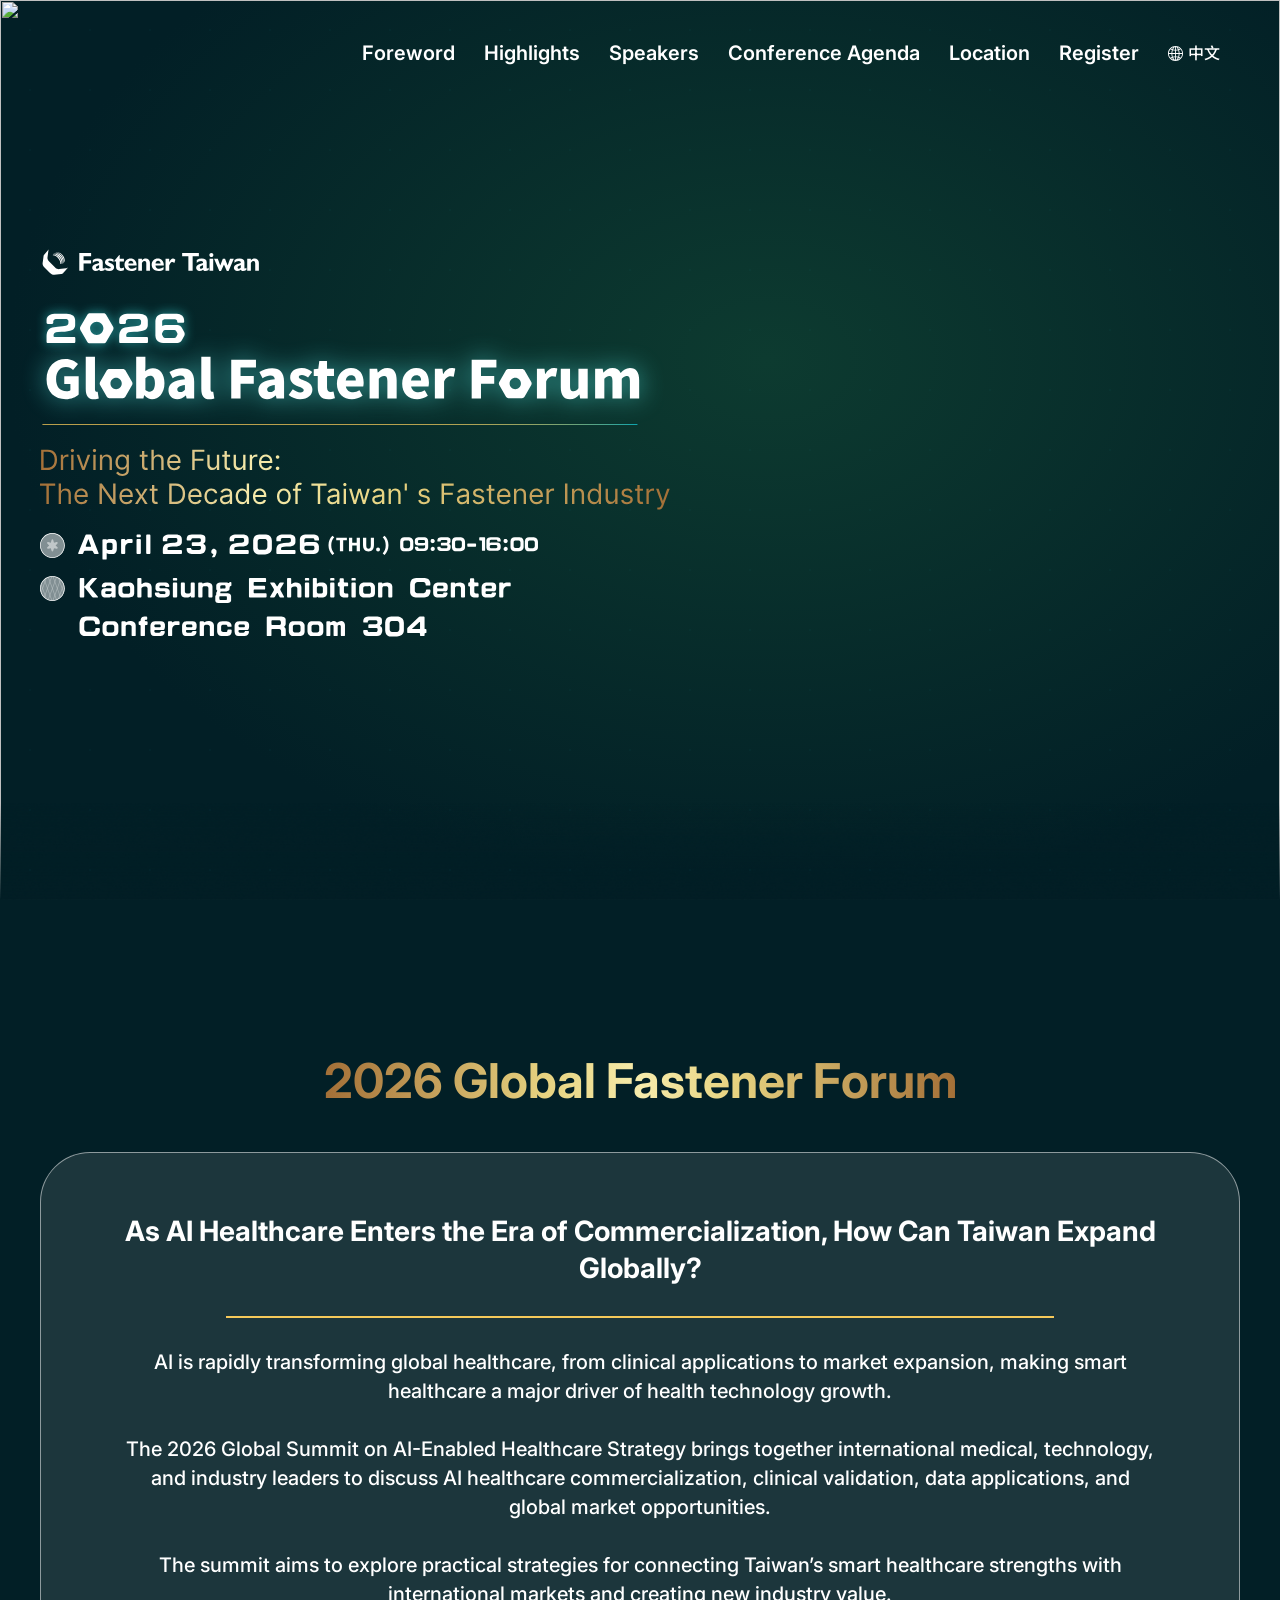
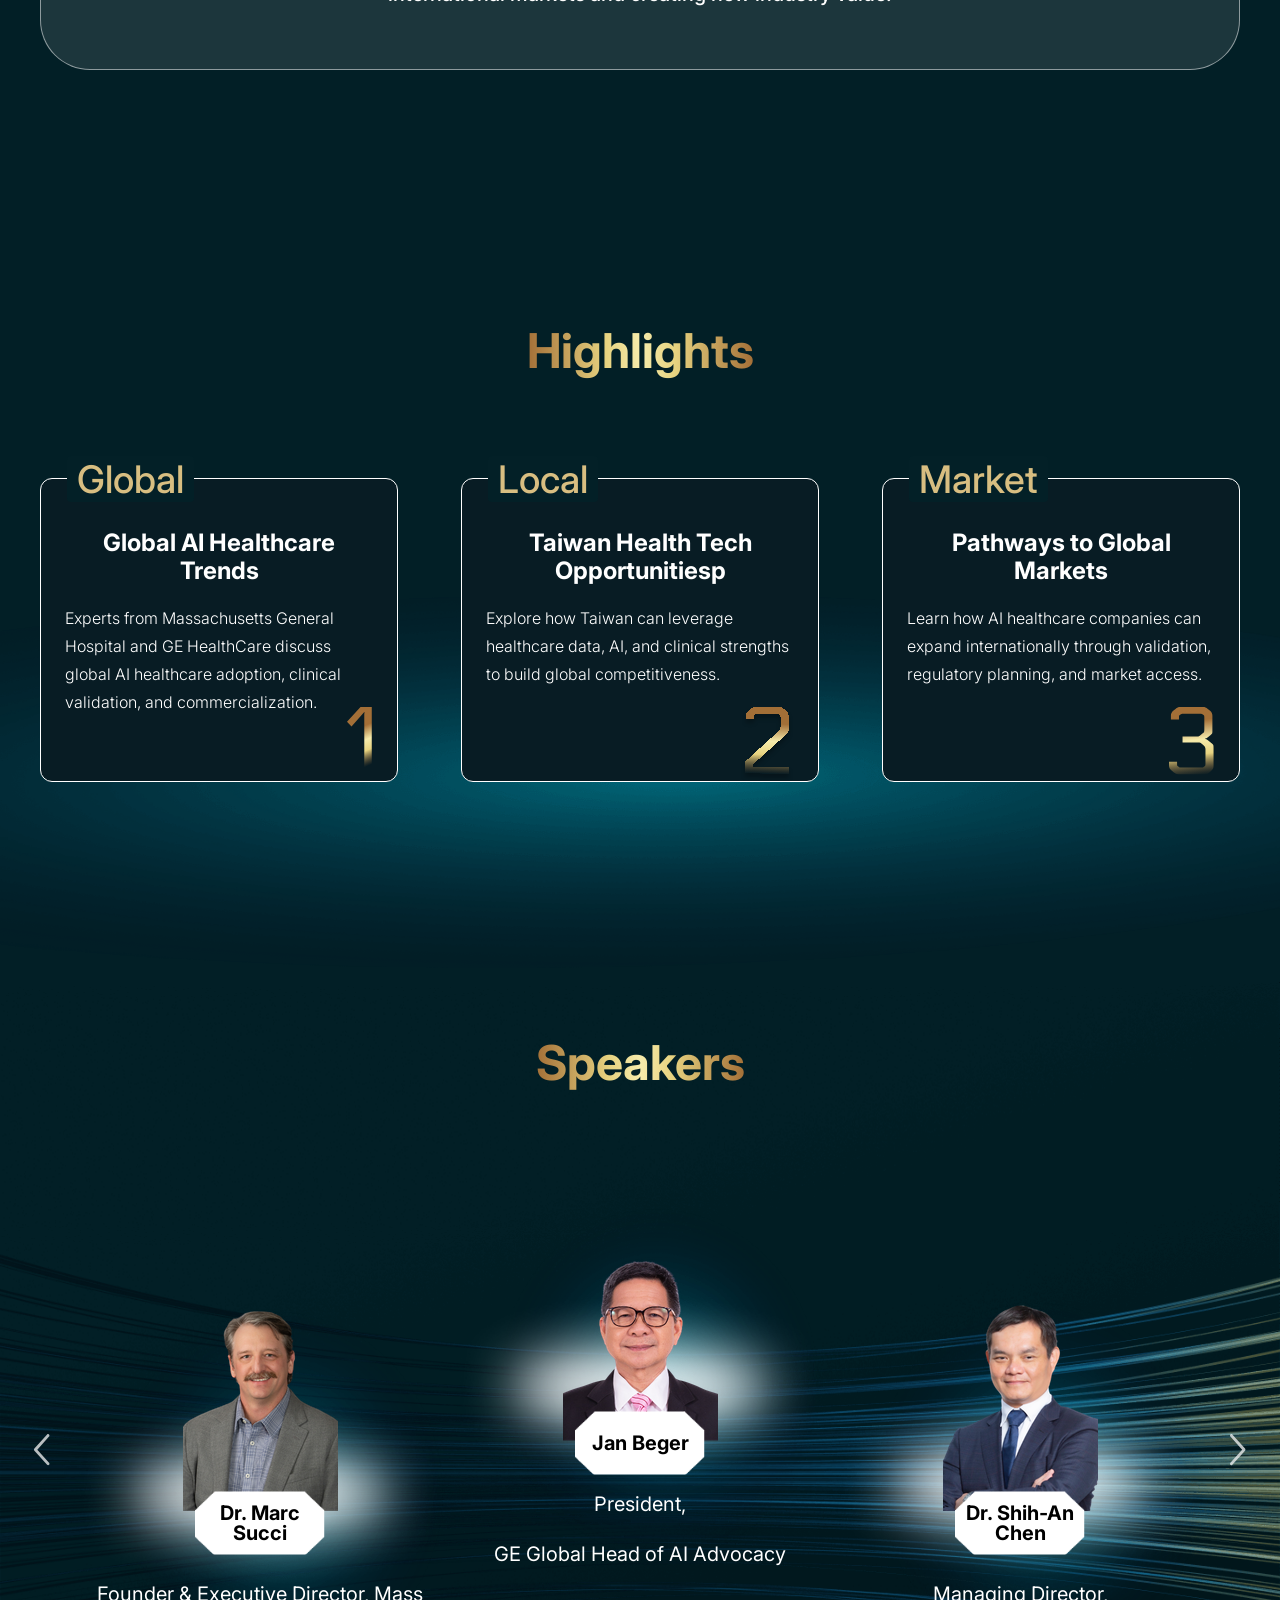
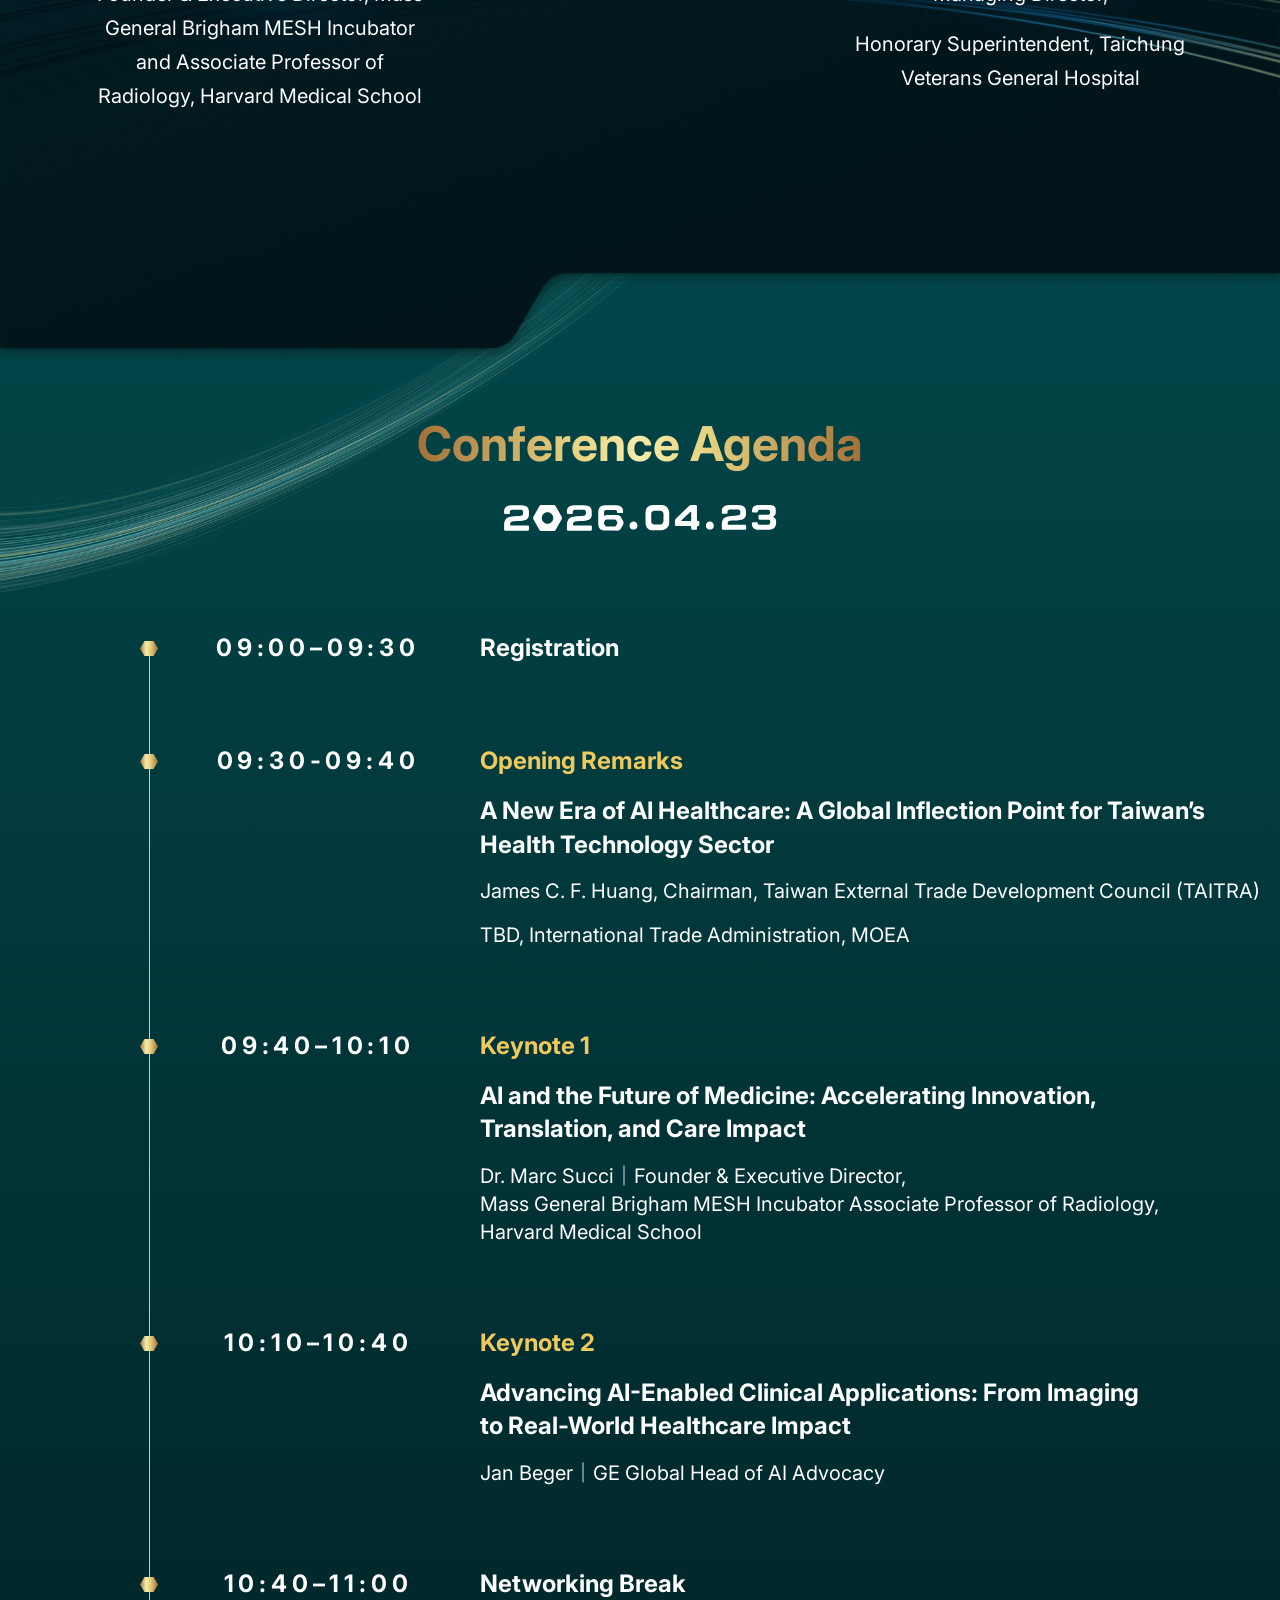
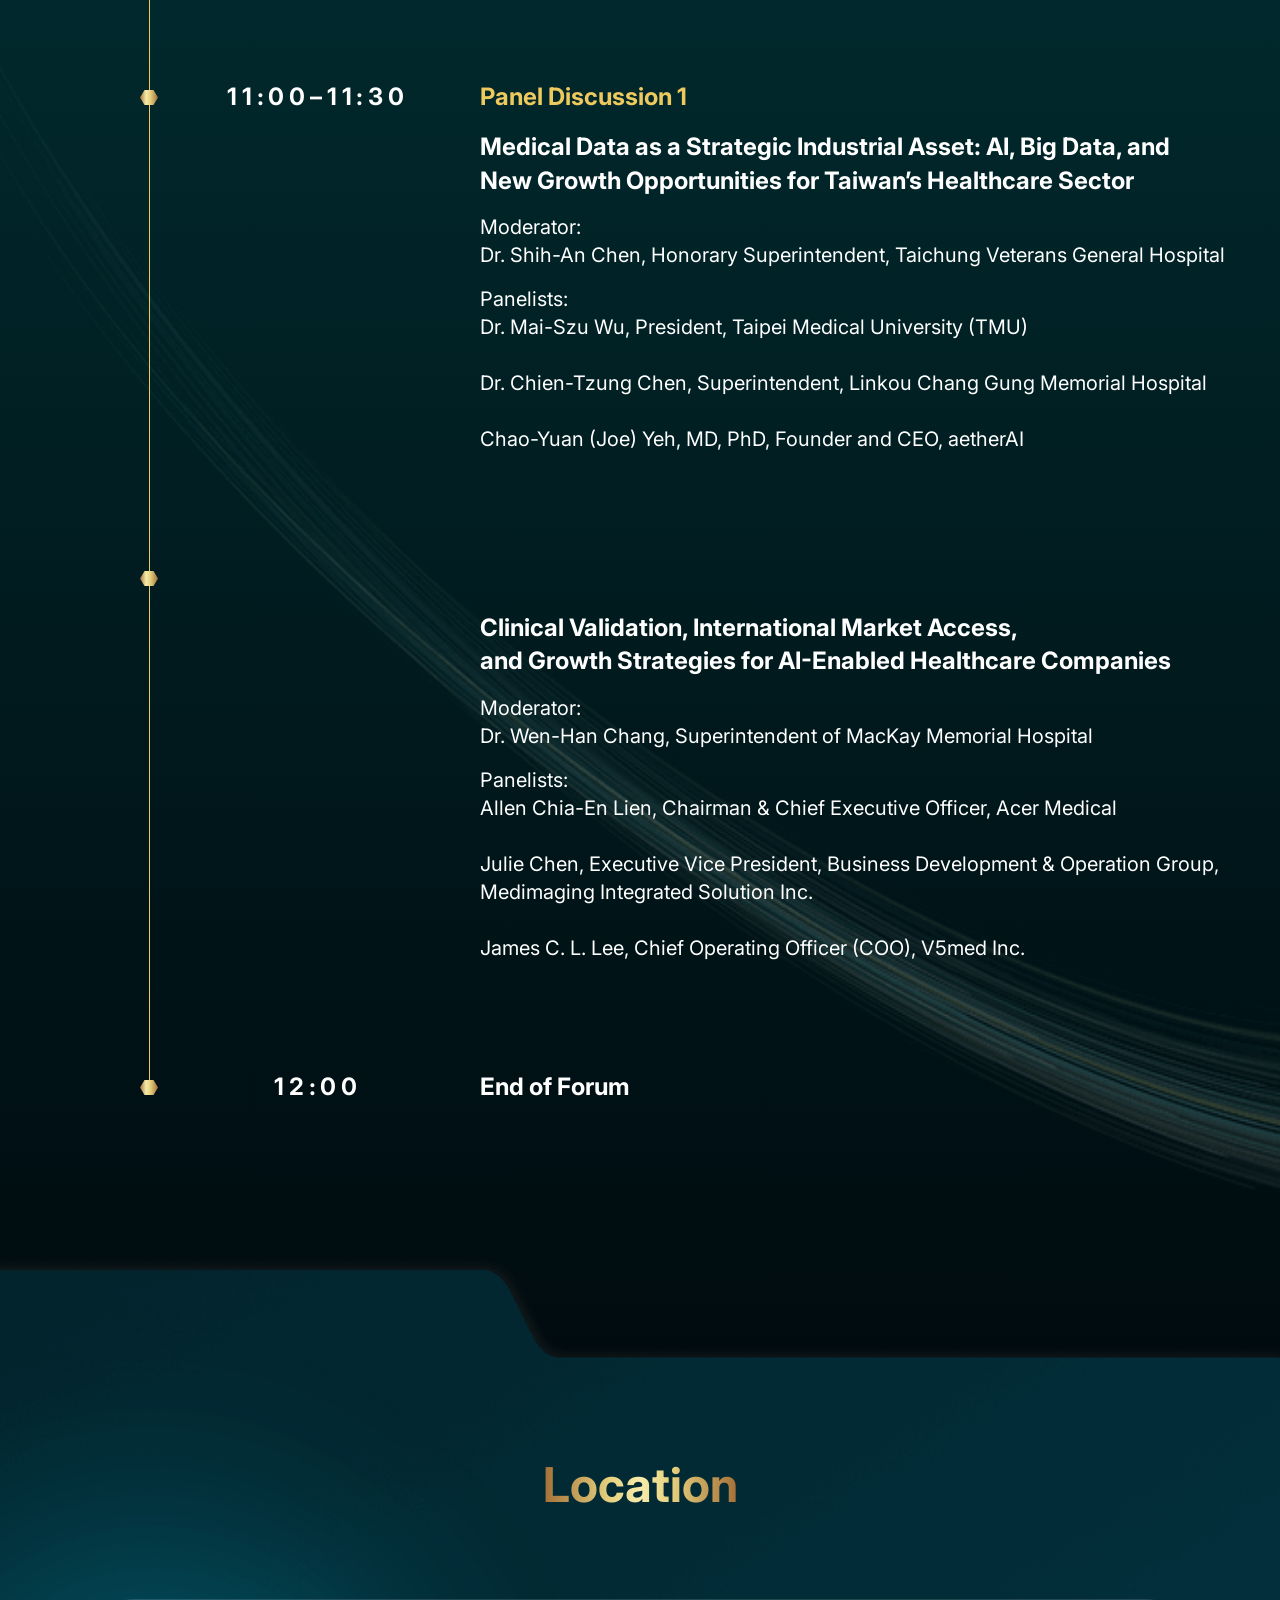
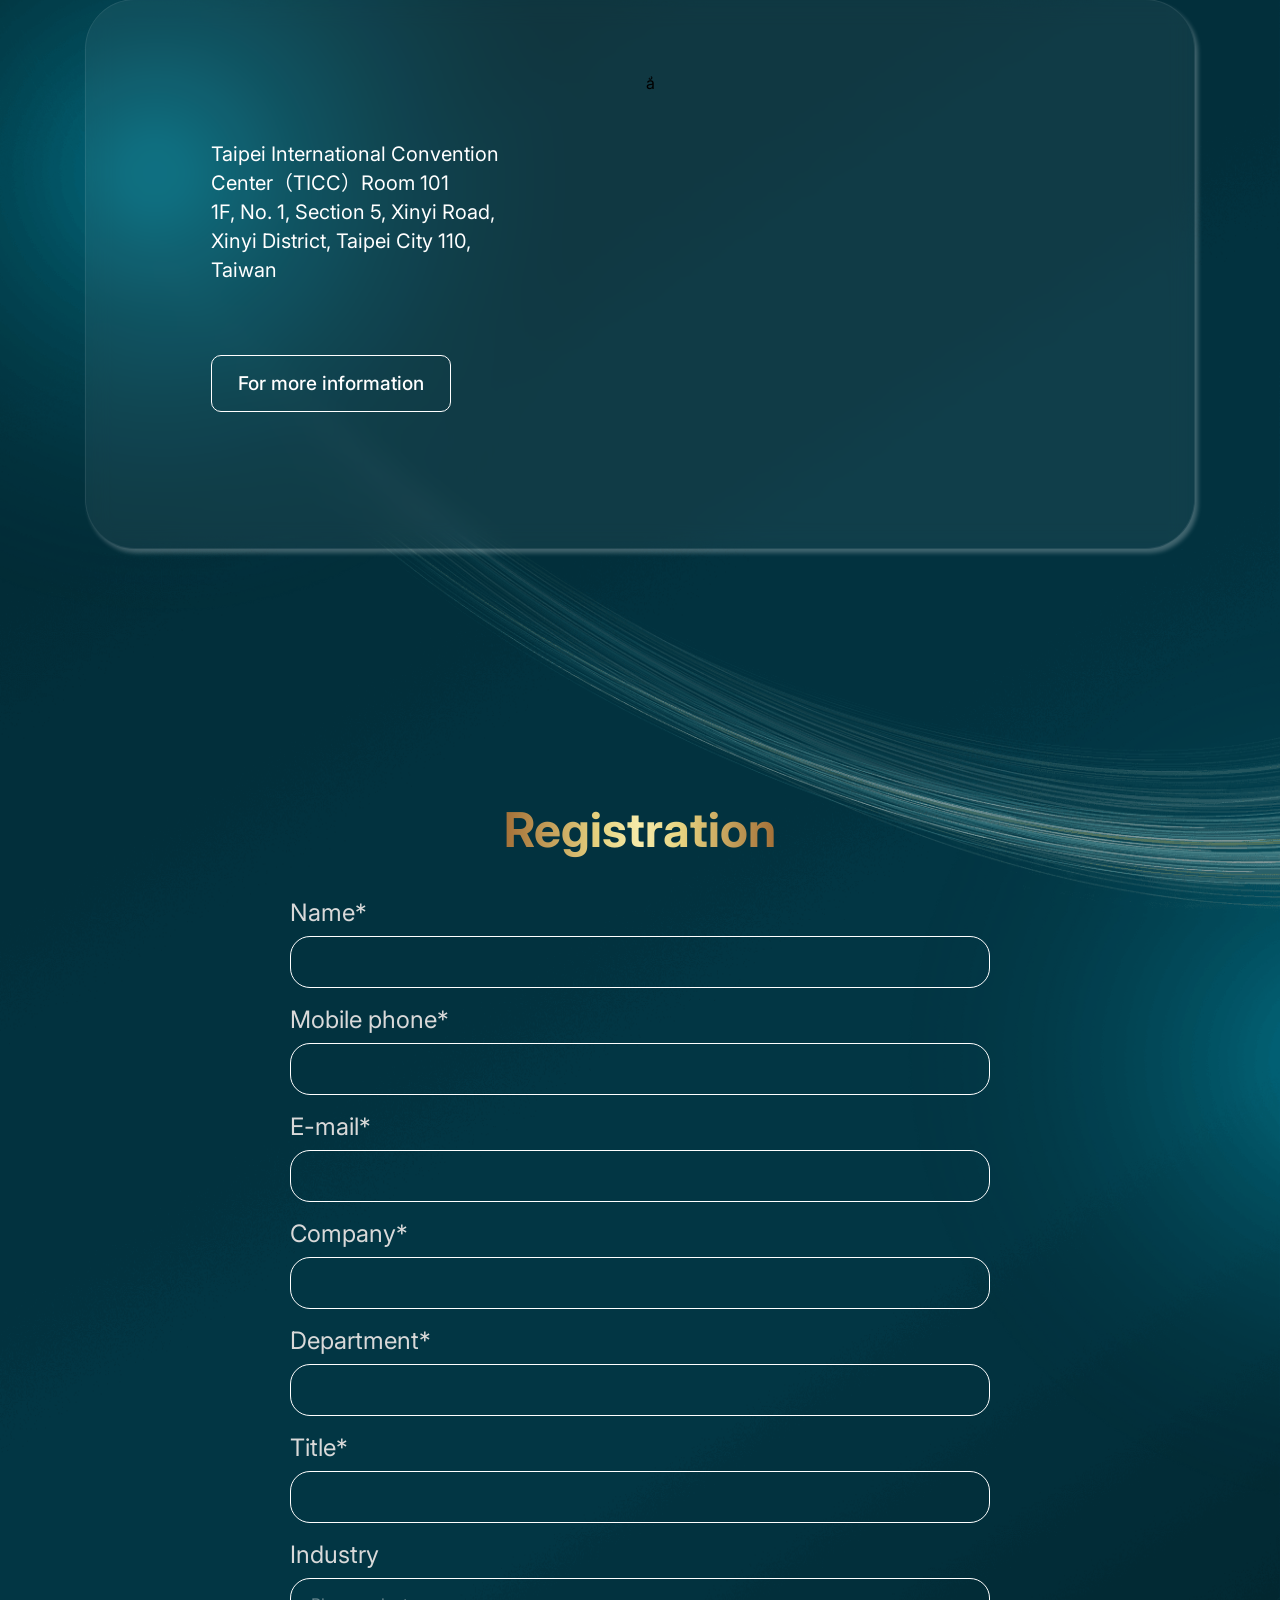
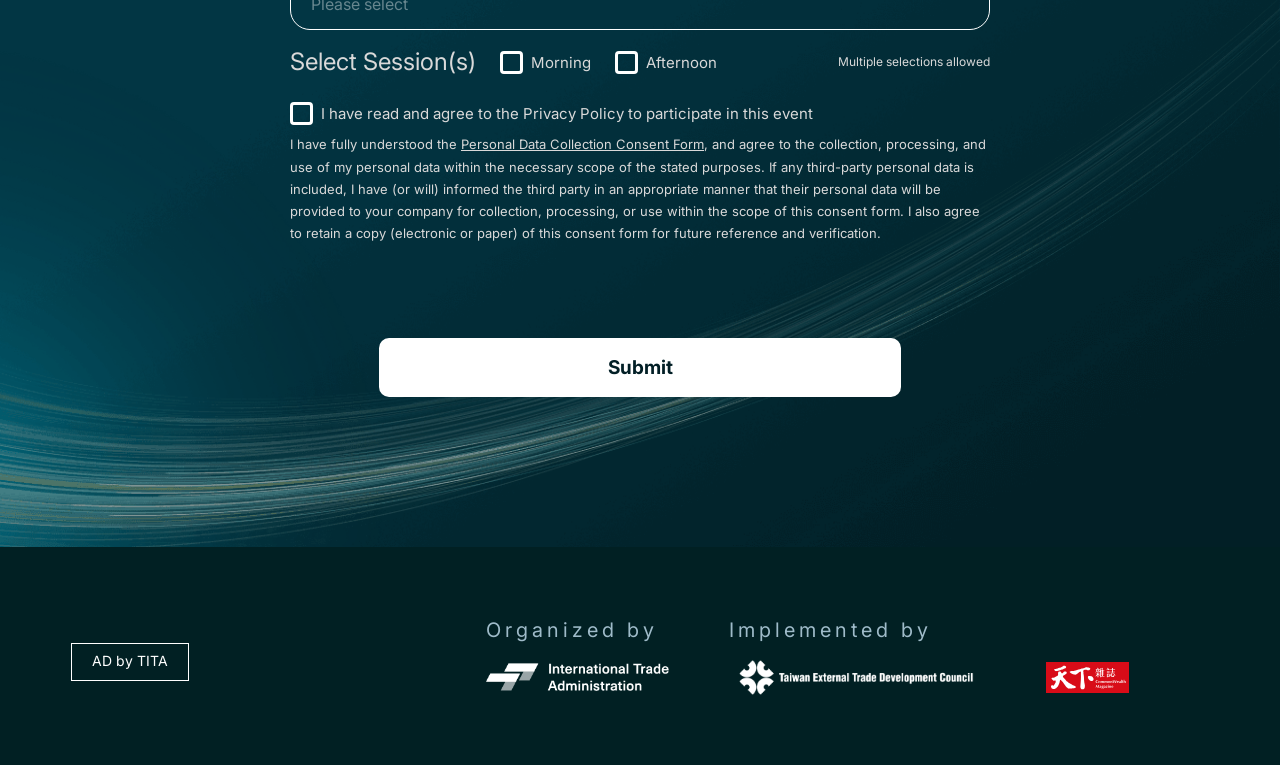
==== commit 9c87d008: "feat: update styles, images, and content for both zh/en pages Co-Authored-By: Claude Sonnet 4.6 <nor" ====
--- a/en/index.html
+++ b/en/index.html
@@ -7,17 +7,17 @@
     <title>2026 Global Fastener Forum</title>
 
     <meta name="description"
-        content="As global industries enter a critical phase of supply chain restructuring and sustainability transformation, Taiwan’s fastener industry is facing a new wave of competition and upgrade challenges. This forum focuses on three key dimensions—policy shifts, market trends, and industry transformation. Through international perspectives and practical case studies, it will explore the fastener industry’s development over the next decade, helping businesses understand global supply chain dynamics and strengthen their competitive advantages and value positioning." />
+        content="The 2026 Global Summit on AI-Enabled Healthcare Strategy focuses on AI healthcare commercialization and internationalization, bringing together global medical institutions, technology companies, and industry leaders to explore healthcare data applications, clinical validation, global expansion strategies, and new opportunities in Taiwan’s health technology sector." />
     <meta name="keywords"
-        content="Fastener Forum, Fastener Industry, Precision Manufacturing, Industry Transformation, Smart Manufacturing" />
+        content="AI Healthcare, Health Technology, Clinical Validation, Global Expansion, Health Industry" />
     <meta property="og:title" content="2026 Global Fastener Forum" />
     <meta property="og:type" content="website" />
-    <meta property="og:url" content="https://event.cw.com.tw/2026fastenertaiwan/en/" />
-    <meta property="og:image" content="https://event.cw.com.tw/2026fastenertaiwan/en/assets/image/og-image-en.png" />
+    <meta property="og:url" content="https://project.cw.com.tw/2026globalaihealth/en/" />
+    <meta property="og:image" content="https://project.cw.com.tw/2026globalaihealth/en/assets/image/og-image-en.png" />
     <meta property="og:site_name" content="2026 Global Fastener Forum" />
     <meta property="og:locale" content="en_US" />
     <meta property="og:description"
-        content="As global industries enter a critical phase of supply chain restructuring and sustainability transformation, Taiwan’s fastener industry is facing a new wave of competition and upgrade challenges. This forum focuses on three key dimensions—policy shifts, market trends, and industry transformation. Through international perspectives and practical case studies, it will explore the fastener industry’s development over the next decade, helping businesses understand global supply chain dynamics and strengthen their competitive advantages and value positioning." />
+        content="The 2026 Global Summit on AI-Enabled Healthcare Strategy focuses on AI healthcare commercialization and internationalization, bringing together global medical institutions, technology companies, and industry leaders to explore healthcare data applications, clinical validation, global expansion strategies, and new opportunities in Taiwan’s health technology sector." />
 
     <link rel="shortcut icon" href="https://www.cw.com.tw/assets_new/img/favicon.ico" type="image/x-icon" />
     <link rel="icon" type="image/x-icon" href="favicon.ico" />
@@ -33,8 +33,8 @@
     <link href="https://unpkg.com/aos@2.3.1/dist/aos.css" rel="stylesheet" />
 
     <!-- Preload critical above-the-fold images -->
-    <link rel="preload" href="./assets/image/hero-bg.png" as="image" media="(min-width: 501px)" />
-    <link rel="preload" href="./assets/image/hero-bg-m.png" as="image" media="(max-width: 500px)" />
+    <link rel="preload" href="./assets/image/hero-bg.jpg" as="image" media="(min-width: 501px)" />
+    <link rel="preload" href="./assets/image/hero-bg-m.jpg" as="image" media="(max-width: 500px)" />
     <link rel="preload" href="./assets/image/hero-bottom.png" as="image" />
     <link rel="preload" href="./assets/image/logo.svg" as="image" />
     <link rel="preload" href="./assets/image/hero-title-1.svg" as="image" media="(min-width: 501px)" />
@@ -108,7 +108,7 @@
                     <img src="./assets/image/logo.svg" alt="Fastener Taiwan" />
                 </a>
                 <ul class="nav-list">
-                    <li><a href="#index">Home</a></li>
+                    <!-- <li><a href="#index">Home</a></li> -->
                     <li><a href="#foreword">Foreword</a></li>
                     <li><a href="#highlights">Highlights</a></li>
                     <li><a href="#speakers">Speakers</a></li>
@@ -132,7 +132,7 @@
         <!-- 手機選單 -->
         <div class="mobile-menu" aria-hidden="true">
             <ul>
-                <li><a href="#index">Home</a></li>
+                <!-- <li><a href="#index">Home</a></li> -->
                 <li><a href="#foreword">Foreword</a></li>
                 <li><a href="#highlights">Highlights</a></li>
                 <li><a href="#speakers">Speakers</a></li>
@@ -153,8 +153,8 @@
         <section class="index">
             <a id="index" class="anchor"></a>
 
-            <img src="./assets/image/hero-bg.png" alt="" class="bg pc" />
-            <img src="./assets/image/hero-bg-m.png" alt="" class="bg mb" />
+            <img src="./assets/image/hero-bg.jpg" alt="" class="bg pc" />
+            <img src="./assets/image/hero-bg-m.jpg" alt="" class="bg mb" />
             <img src="./assets/image/hero-bottom.png" alt="" class="bottom" />
             <div class="container">
                 <div>
@@ -202,18 +202,13 @@
                 </h2>
                 <div class="item">
                     <h3 data-aos="fade-up">
-                        Driving the Future : The Next Decade of Taiwan’s Fastener Industry
+                        As AI Healthcare Enters the Era of Commercialization, How Can Taiwan Expand Globally?
                     </h3>
                     <div class="line" data-aos="fade-up"></div>
                     <p data-aos="fade-up">
-                        As global supply chains are reshaped and smart manufacturing accelerates, the manufacturing
-                        sector is entering a new phase of transformation. From automation and digitalized management to
-                        global supply chain strategies, competitiveness is no longer defined by production capability
-                        alone but by the ability to integrate technologies and foster cross-industry
-                        collaboration.<br><br>As a key player in the global market, Taiwan’s fastener industry is built
-                        on a strong foundation of precision and reliability. This platform brings together leading
-                        experts and industry pioneers to explore emerging trends, exchange insights, and identify new
-                        opportunities shaping the future of the fastener industry.
+                        AI is rapidly transforming global healthcare, from clinical applications to market expansion, making smart healthcare a major driver of health technology growth.<br><br>
+                        The 2026 Global Summit on AI-Enabled Healthcare Strategy brings together international medical, technology, and industry leaders to discuss AI healthcare commercialization, clinical validation, data applications, and global market opportunities.<br><br>
+                        The summit aims to explore practical strategies for connecting Taiwan’s smart healthcare strengths with international markets and creating new industry value.
                     </p>
                 </div>
             </div>
@@ -229,35 +224,30 @@
                 <h2 class="section-title">Highlights</h2>
                 <div class="highlights-grid">
                     <div class="highlight-card" data-aos="fade-up" data-aos-delay="100" data-aos-offset="100">
-                        <div class="card-label">Policy</div>
-                        <h3>Redefining Industry<br>Entry Barriers</h3>
+                        <div class="card-label">Global</div>
+                        <h3>Global AI Healthcare Trends</h3>
                         <p>
-                            Explore the structural shifts driven by CBAM, tariffs, and global trade policies. Policy is
-                            no longer a backdrop but a decisive force shaping order acquisition, pricing strategies, and
-                            global positioning.
+                            Experts from Massachusetts General Hospital and GE HealthCare discuss global AI healthcare adoption, clinical validation, and commercialization.
                         </p>
                         <div class="num">
                             <img src="./assets/image/1.svg" alt="" />
                         </div>
                     </div>
                     <div class="highlight-card" data-aos="fade-up" data-aos-delay="200" data-aos-offset="100">
-                        <div class="card-label">Market</div>
-                        <h3>From Product Supply to Strategic Partnership</h3>
+                        <div class="card-label">Local</div>
+                        <h3>Taiwan Health Tech Opportunitiesp</h3>
                         <p>
-                            Buyer criteria worldwide are shifting rapidly. Beyond price, factors such as carbon
-                            emissions, regulatory compliance, lead times, and supply stability are becoming the keys to
-                            securing long-term partnerships.
+                            Explore how Taiwan can leverage healthcare data, AI, and clinical strengths to build global competitiveness.
                         </p>
                         <div class="num">
                             <img src="./assets/image/2.svg" alt="" />
                         </div>
                     </div>
                     <div class="highlight-card" data-aos="fade-up" data-aos-delay="300" data-aos-offset="100">
-                        <div class="card-label">Industry</div>
-                        <h3>From Manufacturing to Value Creation</h3>
+                        <div class="card-label">Market</div>
+                        <h3>Pathways to Global Markets</h3>
                         <p>
-                            Smart manufacturing, digitalization, and ESG are reshaping competitive models, enabling the
-                            fastener industry to move toward higher-value production and integrated solutions.
+                            Learn how AI healthcare companies can expand internationally through validation, regulatory planning, and market access.
                         </p>
                         <div class="num">
                             <img src="./assets/image/3.svg" alt="" />
@@ -285,386 +275,118 @@
                         <div class="avatar">
                             <img src="./assets/image/speaker-1.png" alt="" />
                         </div>
-                        <h3>Mr. Shou-Tao<p>Chen</p>
+                        <h3>James C. F.<p>Huang</p>
+                        </h3>
+                        <div class="title">
+                            <p>Chairman, Taiwan External Trade Development Council (TAITRA)</p>
+                        </div>
+                    </div>
+					<div class="speaker-slide" data-speaker="2">
+                        <div class="avatar">
+                            <img src="./assets/image/speaker-2.png" alt="" />
+                        </div>
+                        <h3>Dr. Marc<p>Succi</p>
+                        </h3>
+                        <div class="title">
+                            <p>Founder & Executive Director, Mass General Brigham MESH Incubator and Associate Professor of Radiology, Harvard Medical School</p>
+                        </div>
+                    </div>
+					<div class="speaker-slide" data-speaker="3">
+                        <div class="avatar">
+                            <img src="./assets/image/speaker-3.png" alt="" />
+                        </div>
+                        <h3>Jan Beger</p>
                         </h3>
                         <div class="title">
                             <p>President,</p>
-                            <p>China Steel<br class="mb">Corporation (CSC)</p>
-                        </div>
-                    </div>
-					<div class="speaker-slide" data-speaker="2">
-                        <div class="avatar">
-                            <img src="./assets/image/speaker-2.png" alt="" />
-                        </div>
-                        <h3>Mr. Ed<p>Smith</p>
-                        </h3>
-                        <div class="title">
-                            <p>President,</p>
-                            <p>National Fastener Distributors<br class="mb"> Association (NFDA)</p>
-                        </div>
-                    </div>
-					<div class="speaker-slide" data-speaker="3">
-                        <div class="avatar">
-                            <img src="./assets/image/speaker-3.png" alt="" />
-                        </div>
-                        <h3>Mr. Chanin<p>Khaochan</p>
-                        </h3>
-                        <div class="title">
-                            <p>President,</p>
-                            <p>Thai Subcontracting Promotion<br class="mb"> Association (Thai Subcon)</p>
+                            <p>GE Global Head of AI Advocacy</p>
                         </div>
                     </div>
 					<div class="speaker-slide" data-speaker="4">
                         <div class="avatar">
                             <img src="./assets/image/speaker-4.png" alt="" />
                         </div>
-                        <h3>Mr. Andrew<p>Lee</p>
+                        <h3>Dr. Shih-An<p>Chen</p>
                         </h3>
                         <div class="title">
                             <p>Managing Director,</p>
-                            <p>PricewaterhouseCoopers<br class="mb">(PwC) Taiwan</p>
+                            <p>Honorary Superintendent, Taichung Veterans General Hospital</p>
                         </div>
                     </div>
                     <div class="speaker-slide" data-speaker="5">
                         <div class="avatar">
                             <img src="./assets/image/speaker-5.png" alt="" />
                         </div>
-                        <h3>Ms. Kristy<p>Chi</p>
+                        <h3>Dr. Mai-Szu<p>Wu</p>
                         </h3>
                         <div class="title">
-                            <p>Senior Industry Consultant,</p>
-                            <p>Metal Industries Research&amp;<br class="mb">Development Centre</p>
+                            <p>President, </p>
+                            <p>Taipei Medical University (TMU)</p>
                         </div>
                     </div>
                     <div class="speaker-slide" data-speaker="6">
                         <div class="avatar">
                             <img src="./assets/image/speaker-6.png" alt="" />
                         </div>
-                        <h3>Mr. Zephyr<p>Chang</p>
+                        <h3>Dr. Chen,<p>Chien-Tzung</p>
                         </h3>
                         <div class="title">
-                            <p>Chairman,</p>
-                            <p>SPEC Products Corp.</p>
+                            <p>Superintendent, </p>
+                            <p>Linkou Chang Gung Memorial Hospital</p>
                         </div>
                     </div>
                     <div class="speaker-slide" data-speaker="7">
                         <div class="avatar">
                             <img src="./assets/image/speaker-7.png" alt="" />
                         </div>
-                        <h3>Mr. Alvin Lin</h3>
+                        <h3>Chao-Yuan <p>(Joe) Yeh</p></h3>
                         <div class="title">
-                            <p>President,</p>
-                            <p>National Aerospace <br class="mb">Fasteners Corporation (NAFCO)</p>
-
-                        </div>
-                    </div>
-
-                    <!-- copy -->
-                    <div class="speaker-slide" data-speaker="1">
+                            <p>MD, PhD,</p>
+                            <p>Founder and CEO, aetherAI</p>
+                        </div>
+                    </div>
+
+                    <div class="speaker-slide" data-speaker="8">
                         <div class="avatar">
-                            <img src="./assets/image/speaker-1.png" alt="" />
-                        </div>
-                        <h3>Mr. Shou-Tao<p>Chen</p>
-                        </h3>
+                            <img src="./assets/image/speaker-8.png" alt="" />
+                        </div>
+                        <h3>Dr. Wen-Han<p>Chang</p></h3>
                         <div class="title">
-                            <p>President,</p>
-                            <p>China Steel<br class="mb">Corporation (CSC)</p>
-                        </div>
-                    </div>
-					<div class="speaker-slide" data-speaker="2">
+                            <p>Superintendent of MacKay Memorial Hospital</p>
+                        </div>
+                    </div>
+                    <div class="speaker-slide" data-speaker="9">
                         <div class="avatar">
-                            <img src="./assets/image/speaker-2.png" alt="" />
-                        </div>
-                        <h3>Mr. Ed<p>Smith</p>
-                        </h3>
+                            <img src="./assets/image/speaker-9.png" alt="" />
+                        </div>
+                        <h3>Allen Chia-En<p>Lien</p></h3>
                         <div class="title">
-                            <p>President,</p>
-                            <p>National Fastener Distributors<br class="mb"> Association (NFDA)</p>
-                        </div>
-                    </div>
-					<div class="speaker-slide" data-speaker="3">
+                            <p>Chairman & Chief Executive Officer,</p>
+                            <p>Acer Medical </p>
+                        </div>
+                    </div>
+                    <div class="speaker-slide" data-speaker="10">
                         <div class="avatar">
-                            <img src="./assets/image/speaker-3.png" alt="" />
-                        </div>
-                        <h3>Mr. Chanin<p>Khaochan</p>
-                        </h3>
+                            <img src="./assets/image/speaker-10.png" alt="" />
+                        </div>
+                        <h3>Julie Chen</h3>
                         <div class="title">
-                            <p>President,</p>
-                            <p>Thai Subcontracting Promotion<br class="mb"> Association (Thai Subcon)</p>
-                        </div>
-                    </div>
-					<div class="speaker-slide" data-speaker="4">
+                            <p>Executive Vice President, Business Development & Operation Group, Medimaging Integrated Solution Inc.</p>
+                        </div>
+                    </div>
+                    <div class="speaker-slide" data-speaker="11">
                         <div class="avatar">
-                            <img src="./assets/image/speaker-4.png" alt="" />
-                        </div>
-                        <h3>Mr. Andrew<p>Lee</p>
-                        </h3>
+                            <img src="./assets/image/speaker-11.png" alt="" />
+                        </div>
+                        <h3>James C. L.<p>Lee</p></h3>
                         <div class="title">
-                            <p>Managing Director,</p>
-                            <p>PricewaterhouseCoopers<br class="mb">(PwC) Taiwan</p>
-                        </div>
-                    </div>
-                    <div class="speaker-slide" data-speaker="5">
-                        <div class="avatar">
-                            <img src="./assets/image/speaker-5.png" alt="" />
-                        </div>
-                        <h3>Ms. Kristy<p>Chi</p>
-                        </h3>
-                        <div class="title">
-                            <p>Senior Industry Consultant,</p>
-                            <p>Metal Industries Research&amp;<br class="mb">Development Centre</p>
-                        </div>
-                    </div>
-                    <div class="speaker-slide" data-speaker="6">
-                        <div class="avatar">
-                            <img src="./assets/image/speaker-6.png" alt="" />
-                        </div>
-                        <h3>Mr. Zephyr<p>Chang</p>
-                        </h3>
-                        <div class="title">
-                            <p>Chairman,</p>
-                            <p>SPEC Products Corp.</p>
-                        </div>
-                    </div>
-                    <div class="speaker-slide" data-speaker="7">
-                        <div class="avatar">
-                            <img src="./assets/image/speaker-7.png" alt="" />
-                        </div>
-                        <h3>Mr. Alvin Lin</h3>
-                        <div class="title">
-                            <p>President,</p>
-                            <p>National Aerospace <br class="mb">Fasteners Corporation (NAFCO)</p>
-                        </div>
-                    </div>
-                    <div class="speaker-slide" data-speaker="1">
-                        <div class="avatar">
-                            <img src="./assets/image/speaker-1.png" alt="" />
-                        </div>
-                        <h3>Mr. Shou-Tao<p>Chen</p>
-                        </h3>
-                        <div class="title">
-                            <p>President,</p>
-                            <p>China Steel<br class="mb">Corporation (CSC)</p>
-                        </div>
-                    </div>
-					<div class="speaker-slide" data-speaker="2">
-                        <div class="avatar">
-                            <img src="./assets/image/speaker-2.png" alt="" />
-                        </div>
-                        <h3>Mr. Ed<p>Smith</p>
-                        </h3>
-                        <div class="title">
-                            <p>President,</p>
-                            <p>National Fastener Distributors<br class="mb"> Association (NFDA)</p>
-                        </div>
-                    </div>
-					<div class="speaker-slide" data-speaker="3">
-                        <div class="avatar">
-                            <img src="./assets/image/speaker-3.png" alt="" />
-                        </div>
-                        <h3>Mr. Chanin<p>Khaochan</p>
-                        </h3>
-                        <div class="title">
-                            <p>President,</p>
-                            <p>Thai Subcontracting Promotion<br class="mb"> Association (Thai Subcon)</p>
-                        </div>
-                    </div>
-					<div class="speaker-slide" data-speaker="4">
-                        <div class="avatar">
-                            <img src="./assets/image/speaker-4.png" alt="" />
-                        </div>
-                        <h3>Mr. Andrew<p>Lee</p>
-                        </h3>
-                        <div class="title">
-                            <p>Managing Director,</p>
-                            <p>PricewaterhouseCoopers<br class="mb">(PwC) Taiwan</p>
-                        </div>
-                    </div>
-                    <div class="speaker-slide" data-speaker="5">
-                        <div class="avatar">
-                            <img src="./assets/image/speaker-5.png" alt="" />
-                        </div>
-                        <h3>Ms. Kristy<p>Chi</p>
-                        </h3>
-                        <div class="title">
-                            <p>Senior Industry Consultant,</p>
-                            <p>Metal Industries Research&amp;<br class="mb">Development Centre</p>
-                        </div>
-                    </div>
-                    <div class="speaker-slide" data-speaker="6">
-                        <div class="avatar">
-                            <img src="./assets/image/speaker-6.png" alt="" />
-                        </div>
-                        <h3>Mr. Zephyr<p>Chang</p>
-                        </h3>
-                        <div class="title">
-                            <p>Chairman,</p>
-                            <p>SPEC Products Corp.</p>
-                        </div>
-                    </div>
-                    <div class="speaker-slide" data-speaker="7">
-                        <div class="avatar">
-                            <img src="./assets/image/speaker-7.png" alt="" />
-                        </div>
-                        <h3>Mr. Alvin Lin</h3>
-                        <div class="title">
-                            <p>President,</p>
-                            <p>National Aerospace <br class="mb">Fasteners Corporation (NAFCO)</p>
-                        </div>
-                    </div>
-					<div class="speaker-slide" data-speaker="1">
-                        <div class="avatar">
-                            <img src="./assets/image/speaker-1.png" alt="" />
-                        </div>
-                        <h3>Mr. Shou-Tao<p>Chen</p>
-                        </h3>
-                        <div class="title">
-                            <p>President,</p>
-                            <p>China Steel<br class="mb">Corporation (CSC)</p>
-                        </div>
-                    </div>
-					<div class="speaker-slide" data-speaker="2">
-                        <div class="avatar">
-                            <img src="./assets/image/speaker-2.png" alt="" />
-                        </div>
-                        <h3>Mr. Ed<p>Smith</p>
-                        </h3>
-                        <div class="title">
-                            <p>President,</p>
-                            <p>National Fastener Distributors<br class="mb"> Association (NFDA)</p>
-                        </div>
-                    </div>
-					<div class="speaker-slide" data-speaker="3">
-                        <div class="avatar">
-                            <img src="./assets/image/speaker-3.png" alt="" />
-                        </div>
-                        <h3>Mr. Chanin<p>Khaochan</p>
-                        </h3>
-                        <div class="title">
-                            <p>President,</p>
-                            <p>Thai Subcontracting Promotion<br class="mb"> Association (Thai Subcon)</p>
-                        </div>
-                    </div>
-                    <div class="speaker-slide" data-speaker="4">
-                        <div class="avatar">
-                            <img src="./assets/image/speaker-4.png" alt="" />
-                        </div>
-                        <h3>Mr. Andrew<p>Lee</p>
-                        </h3>
-                        <div class="title">
-                            <p>Managing Director,</p>
-                            <p>PricewaterhouseCoopers<br class="mb">(PwC) Taiwan</p>
-                        </div>
-                    </div>
-                    <div class="speaker-slide" data-speaker="5">
-                        <div class="avatar">
-                            <img src="./assets/image/speaker-5.png" alt="" />
-                        </div>
-                        <h3>Ms. Kristy<p>Chi</p>
-                        </h3>
-                        <div class="title">
-                            <p>Senior Industry Consultant,</p>
-                            <p>Metal Industries Research&amp;<br class="mb">Development Centre</p>
-                        </div>
-                    </div>
-                    <div class="speaker-slide" data-speaker="6">
-                        <div class="avatar">
-                            <img src="./assets/image/speaker-6.png" alt="" />
-                        </div>
-                        <h3>Mr. Zephyr<p>Chang</p>
-                        </h3>
-                        <div class="title">
-                            <p>Chairman,</p>
-                            <p>SPEC Products Corp.</p>
-                        </div>
-                    </div>
-                    <div class="speaker-slide" data-speaker="7">
-                        <div class="avatar">
-                            <img src="./assets/image/speaker-7.png" alt="" />
-                        </div>
-                        <h3>Mr. Alvin Lin</h3>
-                        <div class="title">
-                            <p>President,</p>
-                            <p>National Aerospace <br class="mb">Fasteners Corporation (NAFCO)</p>
-                        </div>
-                    </div>
-					<div class="speaker-slide" data-speaker="1">
-                        <div class="avatar">
-                            <img src="./assets/image/speaker-1.png" alt="" />
-                        </div>
-                        <h3>Mr. Shou-Tao<p>Chen</p>
-                        </h3>
-                        <div class="title">
-                            <p>President,</p>
-                            <p>China Steel<br class="mb">Corporation (CSC)</p>
-                        </div>
-                    </div>
-					<div class="speaker-slide" data-speaker="2">
-                        <div class="avatar">
-                            <img src="./assets/image/speaker-2.png" alt="" />
-                        </div>
-                        <h3>Mr. Ed<p>Smith</p>
-                        </h3>
-                        <div class="title">
-                            <p>President,</p>
-                            <p>National Fastener Distributors<br class="mb"> Association (NFDA)</p>
-                        </div>
-                    </div>
-					<div class="speaker-slide" data-speaker="3">
-                        <div class="avatar">
-                            <img src="./assets/image/speaker-3.png" alt="" />
-                        </div>
-                        <h3>Mr. Chanin<p>Khaochan</p>
-                        </h3>
-                        <div class="title">
-                            <p>President,</p>
-                            <p>Thai Subcontracting Promotion<br class="mb"> Association (Thai Subcon)</p>
-                        </div>
-                    </div>
-                    <div class="speaker-slide" data-speaker="4">
-                        <div class="avatar">
-                            <img src="./assets/image/speaker-4.png" alt="" />
-                        </div>
-                        <h3>Mr. Andrew<p>Lee</p>
-                        </h3>
-                        <div class="title">
-                            <p>Managing Director,</p>
-                            <p>PricewaterhouseCoopers<br class="mb">(PwC) Taiwan</p>
-                        </div>
-                    </div>
-                    <div class="speaker-slide" data-speaker="5">
-                        <div class="avatar">
-                            <img src="./assets/image/speaker-5.png" alt="" />
-                        </div>
-                        <h3>Ms. Kristy<p>Chi</p>
-                        </h3>
-                        <div class="title">
-                            <p>Senior Industry Consultant,</p>
-                            <p>Metal Industries Research&amp;<br class="mb">Development Centre</p>
-                        </div>
-                    </div>
-                    <div class="speaker-slide" data-speaker="6">
-                        <div class="avatar">
-                            <img src="./assets/image/speaker-6.png" alt="" />
-                        </div>
-                        <h3>Mr. Zephyr<p>Chang</p>
-                        </h3>
-                        <div class="title">
-                            <p>Chairman,</p>
-                            <p>SPEC Products Corp.</p>
-                        </div>
-                    </div>
-                    <div class="speaker-slide" data-speaker="7">
-                        <div class="avatar">
-                            <img src="./assets/image/speaker-7.png" alt="" />
-                        </div>
-                        <h3>Mr. Alvin Lin</h3>
-                        <div class="title">
-                            <p>President,</p>
-                            <p>National Aerospace <br class="mb">Fasteners Corporation (NAFCO)</p>
-
-                        </div>
-                    </div>
+                            <p>Chief Operating Officer (COO), </p>
+                            <p>V5med Inc.</p>
+                        </div>
+                    </div>
+
+                  
+                   
                 </div>
             </div>
         </section>
@@ -674,7 +396,7 @@
             <div class="popup-overlay"></div>
             <div class="popup-wrapper">
                 <div class="popup-container">
-                    <button class="popup-close" aria-label="關閉">
+                    <button class="popup-close" aria-label="Close">
                         <img src="./assets/image/close.svg" alt="">
                     </button>
                     <div class="popup-body">
@@ -685,8 +407,7 @@
                         </div>
                         <div class="details">
                             <h2 class="popup-name"></h2>
-                            <div class="sub-title popup-title">
-                            </div>
+                            <div class="sub-title popup-title"></div>
                             <div class="bio popup-bio"></div>
                         </div>
                     </div>
@@ -722,7 +443,10 @@
                     <div class="dot"></div>
                     <div class="time" data-aos="fade-up" data-aos-offset="100">09:30-09:40</div>
                     <div class="content">
-                        <p class="talk-title" data-aos="fade-up" data-aos-offset="100">Opening Remarks</p>
+                        <span class="talk-label" data-aos="fade-up" data-aos-offset="100">Opening Remarks</span>
+                        <p class="talk-title" data-aos="fade-up" data-aos-offset="100">A New Era of AI Healthcare: A Global Inflection Point for Taiwan’s Health Technology Sector</p>
+                    	<p class="speaker" data-aos="fade-up" data-aos-offset="100">James C. F. Huang, Chairman, Taiwan External Trade Development Council (TAITRA)</p>
+                        <p class="speaker" data-aos="fade-up" data-aos-offset="100">TBD, International Trade Administration, MOEA</p>
                     </div>
                 </li>
 
@@ -732,9 +456,8 @@
                     <div class="time" data-aos="fade-up" data-aos-offset="100">09:40–10:10</div>
                     <div class="content">
                         <span class="talk-label" data-aos="fade-up" data-aos-offset="100">Keynote 1</span>
-                        <p class="talk-title" data-aos="fade-up" data-aos-offset="100">Steel Trends and Industry Outlook
-                            for Fasteners</p>
-						<p class="speaker" data-aos="fade-up" data-aos-offset="100">Mr. Shou-Tao Chen｜President, China Steel Corporation (CSC)</p>
+                        <p class="talk-title" data-aos="fade-up" data-aos-offset="100">AI and the Future of Medicine: Accelerating Innovation,<br> Translation, and Care Impact</p>
+						<p class="speaker" data-aos="fade-up" data-aos-offset="100">Dr. Marc Succi｜Founder & Executive Director, <br>Mass General Brigham MESH Incubator Associate Professor of Radiology, <br>Harvard Medical School</p>
 
                     </div>
                 </li>
@@ -744,110 +467,52 @@
                     <div class="time" data-aos="fade-up" data-aos-offset="100">10:10–10:40</div>
                     <div class="content">
                         <span class="talk-label" data-aos="fade-up" data-aos-offset="100">Keynote 2</span>
-                        <p class="talk-title" data-aos="fade-up" data-aos-offset="100">North American Buyer Perspectives
-                            on Taiwan’s Fasteners: Opportunities and Challenges</p>
-                        <p class="speaker" data-aos="fade-up" data-aos-offset="100">Mr. Ed Smith｜President, National Fastener Distributors Association (NFDA)</p>
+                        <p class="talk-title" data-aos="fade-up" data-aos-offset="100">Advancing AI-Enabled Clinical Applications: From Imaging to Real-World Healthcare Impact</p>
+                        <p class="speaker" data-aos="fade-up" data-aos-offset="100">Jan Beger｜GE Global Head of AI Advocacy</p>
                     </div>
                 </li>
 
                 <li class="agenda-item break">
                     <div class="dot"></div>
-                    <div class="time" data-aos="fade-up" data-aos-offset="100">10:40–10:50</div>
+                    <div class="time" data-aos="fade-up" data-aos-offset="100">10:40–11:00</div>
                     <div class="content">
-                        <p class="talk-title" data-aos="fade-up" data-aos-offset="100">Coffee Break</p>
+                        <p class="talk-title" data-aos="fade-up" data-aos-offset="100">Networking Break</p>
                     </div>
                 </li>
 
                 <li class="agenda-item talk">
                     <div class="dot"></div>
-                    <div class="time" data-aos="fade-up" data-aos-offset="100">10:50–11:20</div>
+                    <div class="time" data-aos="fade-up" data-aos-offset="100">11:00–11:30</div>
                     <div class="content">
-                        <span class="talk-label" data-aos="fade-up" data-aos-offset="100">Keynote 3</span>
-                        <p class="talk-title" data-aos="fade-up" data-aos-offset="100">Industrial Demand for Fasteners and Market Opportunities in Thailand</p>
-                        <p class="speaker" data-aos="fade-up" data-aos-offset="100">Mr. Chanin Khaochan｜President, Thai Subcontracting Promotion Association (Thai Subcon)</p>
+                        <span class="talk-label" data-aos="fade-up" data-aos-offset="100">Panel Discussion 1</span>
+                        <p class="talk-title" data-aos="fade-up" data-aos-offset="100">Medical Data as a Strategic Industrial Asset: AI, Big Data, and New Growth Opportunities for Taiwan’s Healthcare Sector</p>
+                        <p class="speaker" data-aos="fade-up" data-aos-offset="100">Moderator:<br>Dr. Shih-An Chen, Honorary Superintendent, Taichung Veterans General Hospital</p>
+                        <p class="speaker" data-aos="fade-up" data-aos-offset="100">Panelists:<br>Dr. Mai-Szu Wu, President, Taipei Medical University (TMU)
+                            <br>Dr. Chien-Tzung Chen, Superintendent, Linkou Chang Gung Memorial Hospital
+                            <br>Chao-Yuan (Joe) Yeh, MD, PhD, Founder and CEO, aetherAI
+                        </p>
+                    </div>
+                </li>
+
+                 <li class="agenda-item talk">
+                    <div class="dot"></div>
+                    <div class="time" data-aos="fade-up" data-aos-offset="100">11:30–12:00</div>
+                    <div class="content">
+                        <span class="talk-label" data-aos="fade-up" data-aos-offset="100">Panel Discussion 2</span>
+                        <p class="talk-title" data-aos="fade-up" data-aos-offset="100">Clinical Validation, International Market Access, <br>and Growth Strategies for AI-Enabled Healthcare Companies</p>
+                        <p class="speaker" data-aos="fade-up" data-aos-offset="100">Moderator:<br>Dr. Wen-Han Chang, Superintendent of MacKay Memorial Hospital</p>
+                        <p class="speaker" data-aos="fade-up" data-aos-offset="100">Panelists:<br>Allen Chia-En Lien, Chairman & Chief Executive Officer, Acer Medical 
+                            <br>Julie Chen, Executive Vice President, Business Development & Operation Group, <br>Medimaging Integrated Solution Inc.
+                            <br>James C. L. Lee, Chief Operating Officer (COO), V5med Inc.
+                        </p>
                     </div>
                 </li>
 
                 <li class="agenda-item talk">
                     <div class="dot"></div>
-                    <div class="time" data-aos="fade-up" data-aos-offset="100">11:20–11:50</div>
+                    <div class="time" data-aos="fade-up" data-aos-offset="100">12:00</div>
                     <div class="content">
-                        <span class="talk-label" data-aos="fade-up" data-aos-offset="100">Keynote4</span>
-                        <p class="talk-title" data-aos="fade-up" data-aos-offset="100">Green Transition Blueprint for
-                            Carbon Leakage Industries</p>
-                        <p class="speaker" data-aos="fade-up" data-aos-offset="100">Mr. Andrew Lee｜Managing Director, PricewaterhouseCoopers (PwC) Taiwan</p>
-                    </div>
-                </li>
-
-                <li class="agenda-item break">
-                    <div class="dot"></div>
-                    <div class="time" data-aos="fade-up" data-aos-offset="100">11:50-13:30</div>
-                    <div class="content">
-                        <p class="talk-title" data-aos="fade-up" data-aos-offset="100">Lunch Break</p>
-                    </div>
-                </li>
-
-                <li class="agenda-item talk">
-                    <div class="dot"></div>
-                    <div class="time" data-aos="fade-up" data-aos-offset="100">13:30–14:00</div>
-                    <div class="content">
-                        <span class="talk-label" data-aos="fade-up" data-aos-offset="100">Keynote 5</span>
-                        <p class="talk-title" data-aos="fade-up" data-aos-offset="100">Turning Tariffs into Opportunity:
-                            Strategies for Taiwan’s Fasteners in the U.S. and EU</p>
-                        <p class="speaker" data-aos="fade-up" data-aos-offset="100">Ms. Kristy Chi｜Senior Industry Consultant, Metal Industries Research&amp;Development Centre</p>
-                    </div>
-                </li>
-
-                <li class="agenda-item talk">
-                    <div class="dot"></div>
-                    <div class="time" data-aos="fade-up" data-aos-offset="100">14:00–14:30</div>
-                    <div class="content">
-                        <span class="talk-label" data-aos="fade-up" data-aos-offset="100">Keynote 6</span>
-						<p class="talk-title" data-aos="fade-up" data-aos-offset="100">Smart Upgrading and Enhancing
-                            Product Competitiveness in Taiwan’s Fastener Industry</p>
-						<p class="speaker" data-aos="fade-up" data-aos-offset="100">Mr. Zephyr Chang｜Chairman, SPEC Products Corp.</p>
-                    </div>
-                </li>
-
-                <li class="agenda-item talk">
-                    <div class="dot"></div>
-                    <div class="time" data-aos="fade-up" data-aos-offset="100">14:30-15:00</div>
-                    <div class="content">
-                        <span class="talk-label" data-aos="fade-up" data-aos-offset="100">Keynote 7</span>
-                        <p class="talk-title" data-aos="fade-up" data-aos-offset="100">Fastener Applications and Sustainability
-                            Trends in the Aerospace Industry</p>
-						<p class="speaker" data-aos="fade-up" data-aos-offset="100">Mr. Alvin Lin｜President, National Aerospace Fasteners Corporation (NAFCO)</p>
-                    </div>
-                </li>
-
-                <li class="agenda-item break">
-                    <div class="dot"></div>
-                    <div class="time" data-aos="fade-up" data-aos-offset="100">15:00-15:10</div>
-                    <div class="content">
-                        <p class="talk-title" data-aos="fade-up" data-aos-offset="100">Coffee Break</p>
-                    </div>
-                </li>
-
-                <li class="agenda-item talk">
-                    <div class="dot"></div>
-                    <div class="time" data-aos="fade-up" data-aos-offset="100">15:10–15:50</div>
-                    <div class="content">
-                        <span class="talk-label" data-aos="fade-up" data-aos-offset="100">Panel Discussion</span>
-                      <p class="talk-title" data-aos="fade-up" data-aos-offset="100">Smart Manufacturing and AI
-                            Governance for Data Competitiveness in the Fastener Industry</p>
-					  <p class="speaker" data-aos="fade-up" data-aos-offset="100">Host Speaker: Ms. Charo Wu｜Lead Reporter, CommonWealth Magazine</p>
-					  <p class="speaker" data-aos="fade-up" data-aos-offset="100">Panel Speakers: </p>
-					  <p class="speaker" data-aos="fade-up" data-aos-offset="100">Ms. Kristy Chi｜Senior Industry Consultant, Metal Industries Research&amp;Development Centre </p>
-					  <p class="speaker" data-aos="fade-up" data-aos-offset="100">Mr. Zephyr Chang｜Chairman, SPEC Products Corp.</p>
-					  <p class="speaker" data-aos="fade-up" data-aos-offset="100">Mr. Alvin Lin｜President, National Aerospace Fasteners Corporation (NAFCO)</p>
-                    </div>
-                </li>
-
-                <li class="agenda-item talk">
-                    <div class="dot"></div>
-                    <div class="time" data-aos="fade-up" data-aos-offset="100">15:50–16:00</div>
-                    <div class="content">
-                        <span class="talk-title" data-aos="fade-up" data-aos-offset="100">Networking</span>
+                        <span class="talk-title" data-aos="fade-up" data-aos-offset="100">End of Forum</span>
                     </div>
                 </li>
 
@@ -869,20 +534,17 @@
                     <div class="location-box" data-aos="fade-up" data-aos-offset="100" data-aos-delay="100">
                         <div class="location-info">
                             <div class="location-detail">
-                                <p>Kaohsiung Exhibition Center - Conference Room 304<br>No. 39, Chenggong 2nd Road,
-                                    Qianzhen District, Kaohsiung City 806, Taiwan</p>
+                                <p>Taipei International Convention Center（TICC）Room 101<br>1F, No. 1, Section 5, Xinyi Road, Xinyi District, Taipei City 110, Taiwan</p>
                             </div>
                             <div class="location-detail">
                                 <a class="traffic-btn"
-                                    href="https://www.google.com/maps/place/806%E9%AB%98%E9%9B%84%E5%B8%82%E5%89%8D%E9%8E%AE%E5%8D%80%E6%88%90%E5%8A%9F%E4%BA%8C%E8%B7%AF39%E8%99%9F/@22.607861,120.299306,16z/data=!4m6!3m5!1s0x346e03786848ef81:0x758740dc67754dd1!8m2!3d22.607861!4d120.299306!16s%2Fg%2F11b8244tg_?entry=tts&g_ep=EgoyMDI2MDMwMi4wIPu8ASoASAFQAw%3D%3D&skid=e956e001-d36c-4b45-a772-c2933111a339"
+                                    href="https://maps.app.goo.gl/5QyTtA9Ypg5GhKor5"
                                     target="_blank">For more information</a>
                             </div>
                         </div>
                         <div class="map-placeholder">
-                            <iframe
-                                src="https://www.google.com/maps/embed?pb=!1m18!1m12!1m3!1d3683.230290696613!2d120.29575161082438!3d22.607873979380972!2m3!1f0!2f0!3f0!3m2!1i1024!2i768!4f13.1!3m3!1m2!1s0x346e03785bbda15f%3A0x159de9d70633312e!2z6auY6ZuE5bGV6Ka96aSo!5e0!3m2!1szh-TW!2stw!4v1774756706211!5m2!1szh-TW!2stw"
-                                width="600" height="450" style="border: 0" allowfullscreen="" loading="lazy"
-                                referrerpolicy="no-referrer-when-downgrade"></iframe>
+                            å<iframe src="https://www.google.com/maps/embed?pb=!1m14!1m8!1m3!1d3615.0165562201637!2d121.5565139!3d25.0335122!3m2!1i1024!2i768!4f13.1!3m3!1m2!1s0x3442abb61ab3d33f%3A0xab0d0f7ac395bff4!2z5Y-w5YyX5ZyL6Zqb5pyD6K2w5Lit5b-DKFRJQ0Mp!5e0!3m2!1szh-TW!2stw!4v1781411531756!5m2!1szh-TW!2stw" width="600" height="450" style="border:0;" allowfullscreen="" loading="lazy" referrerpolicy="no-referrer-when-downgrade"></iframe>
+
                         </div>
                     </div>
                 </div>
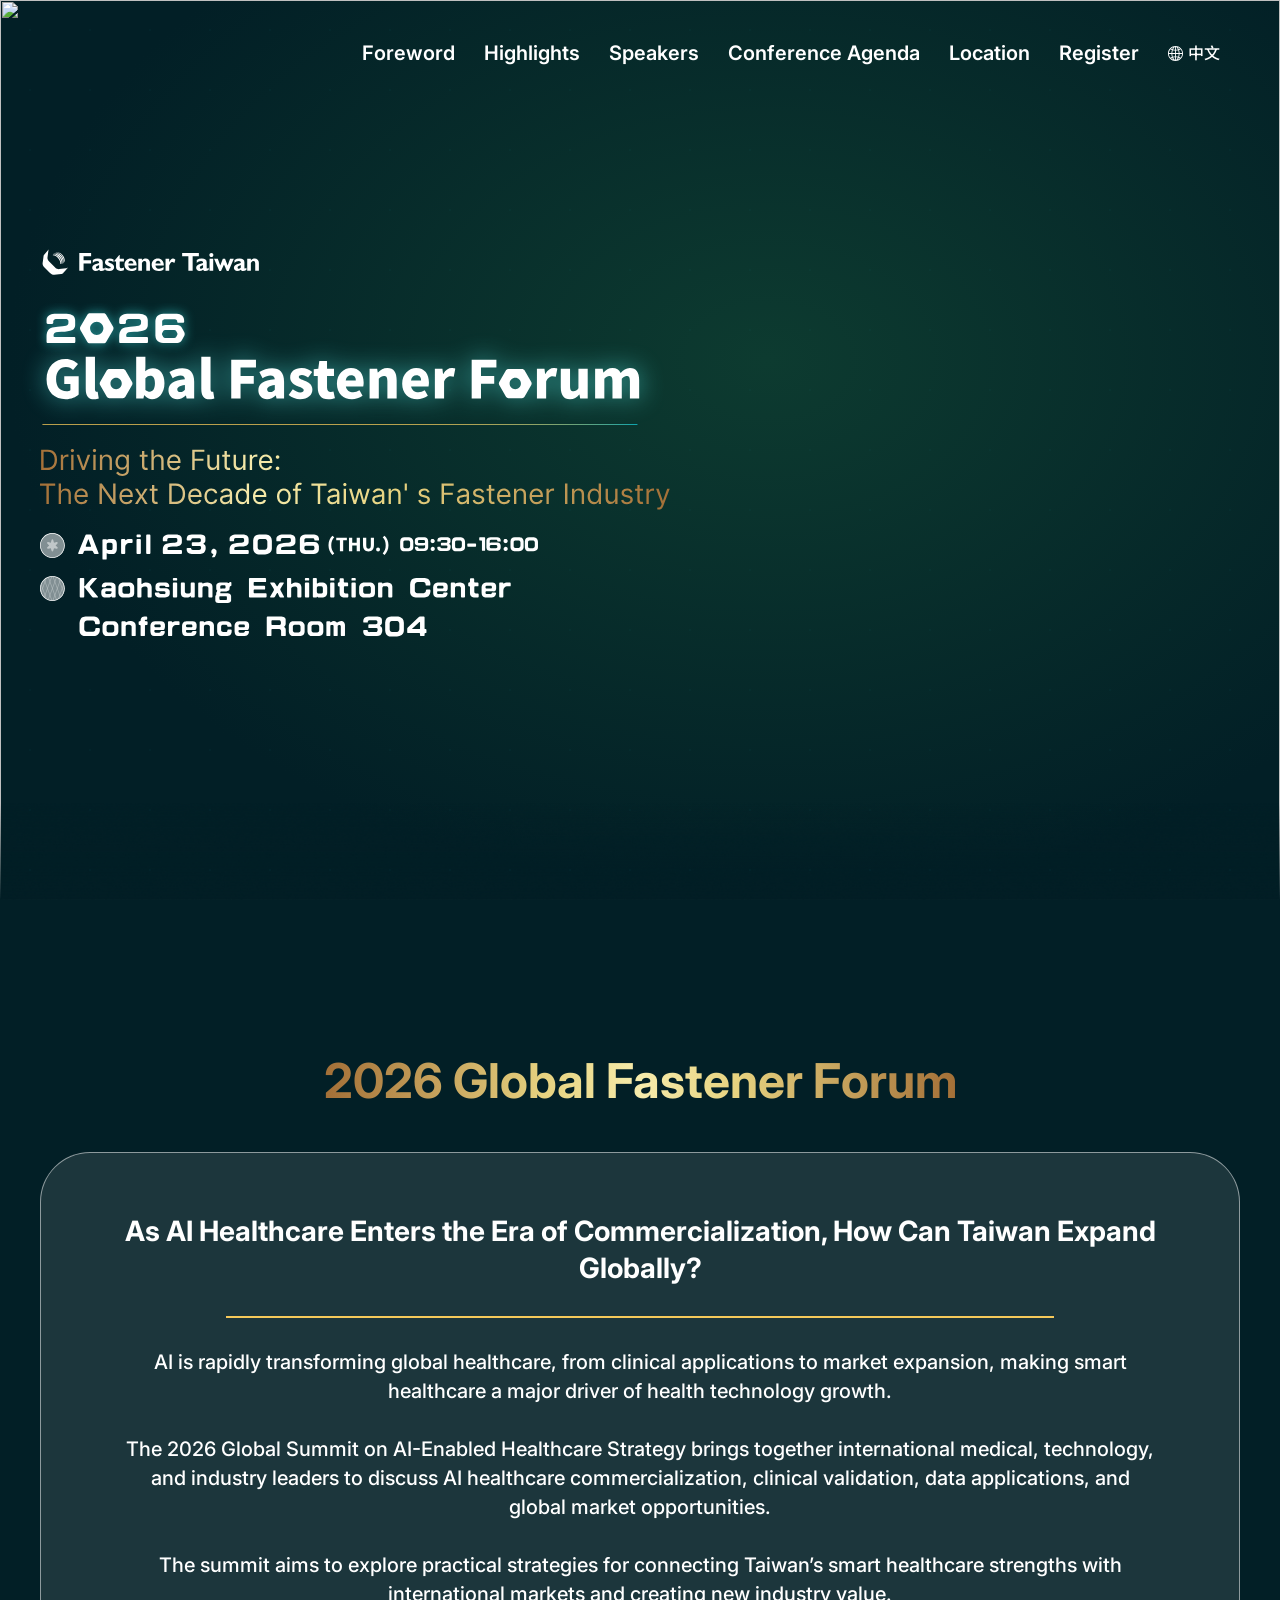
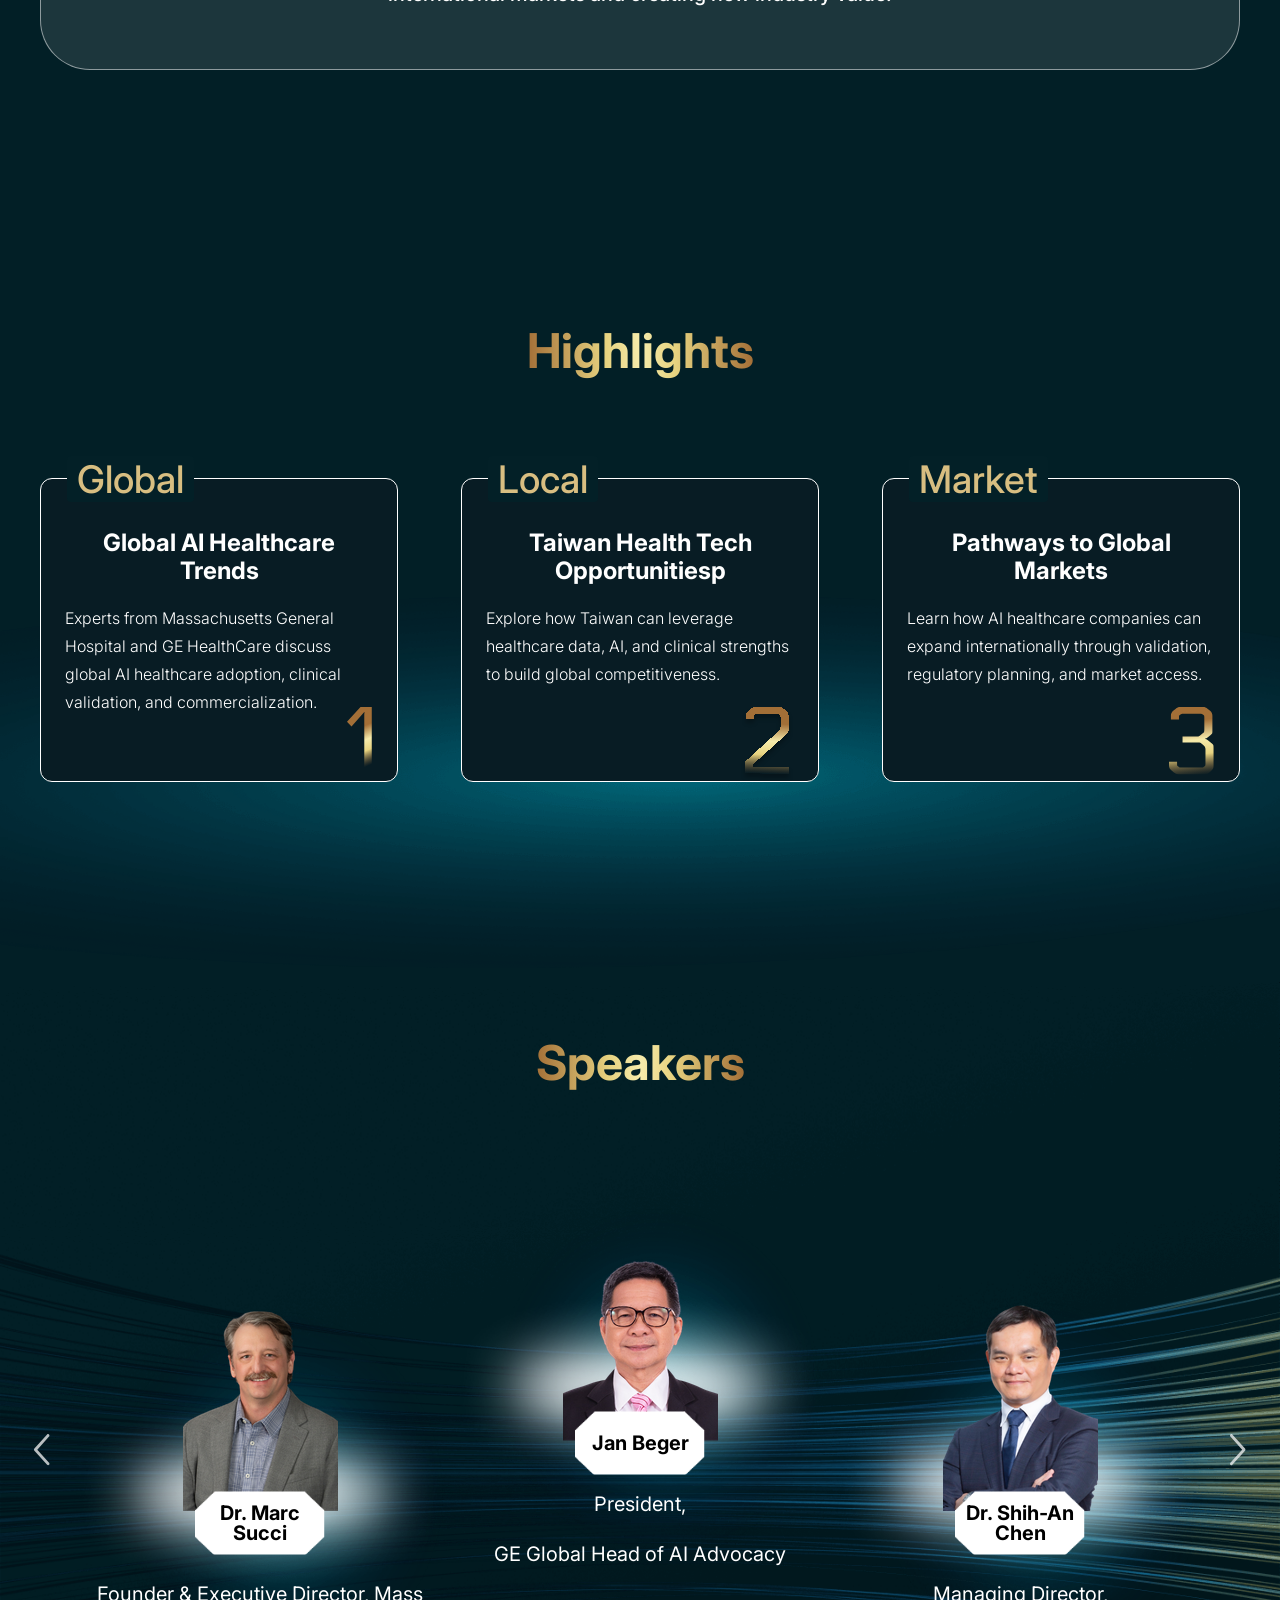
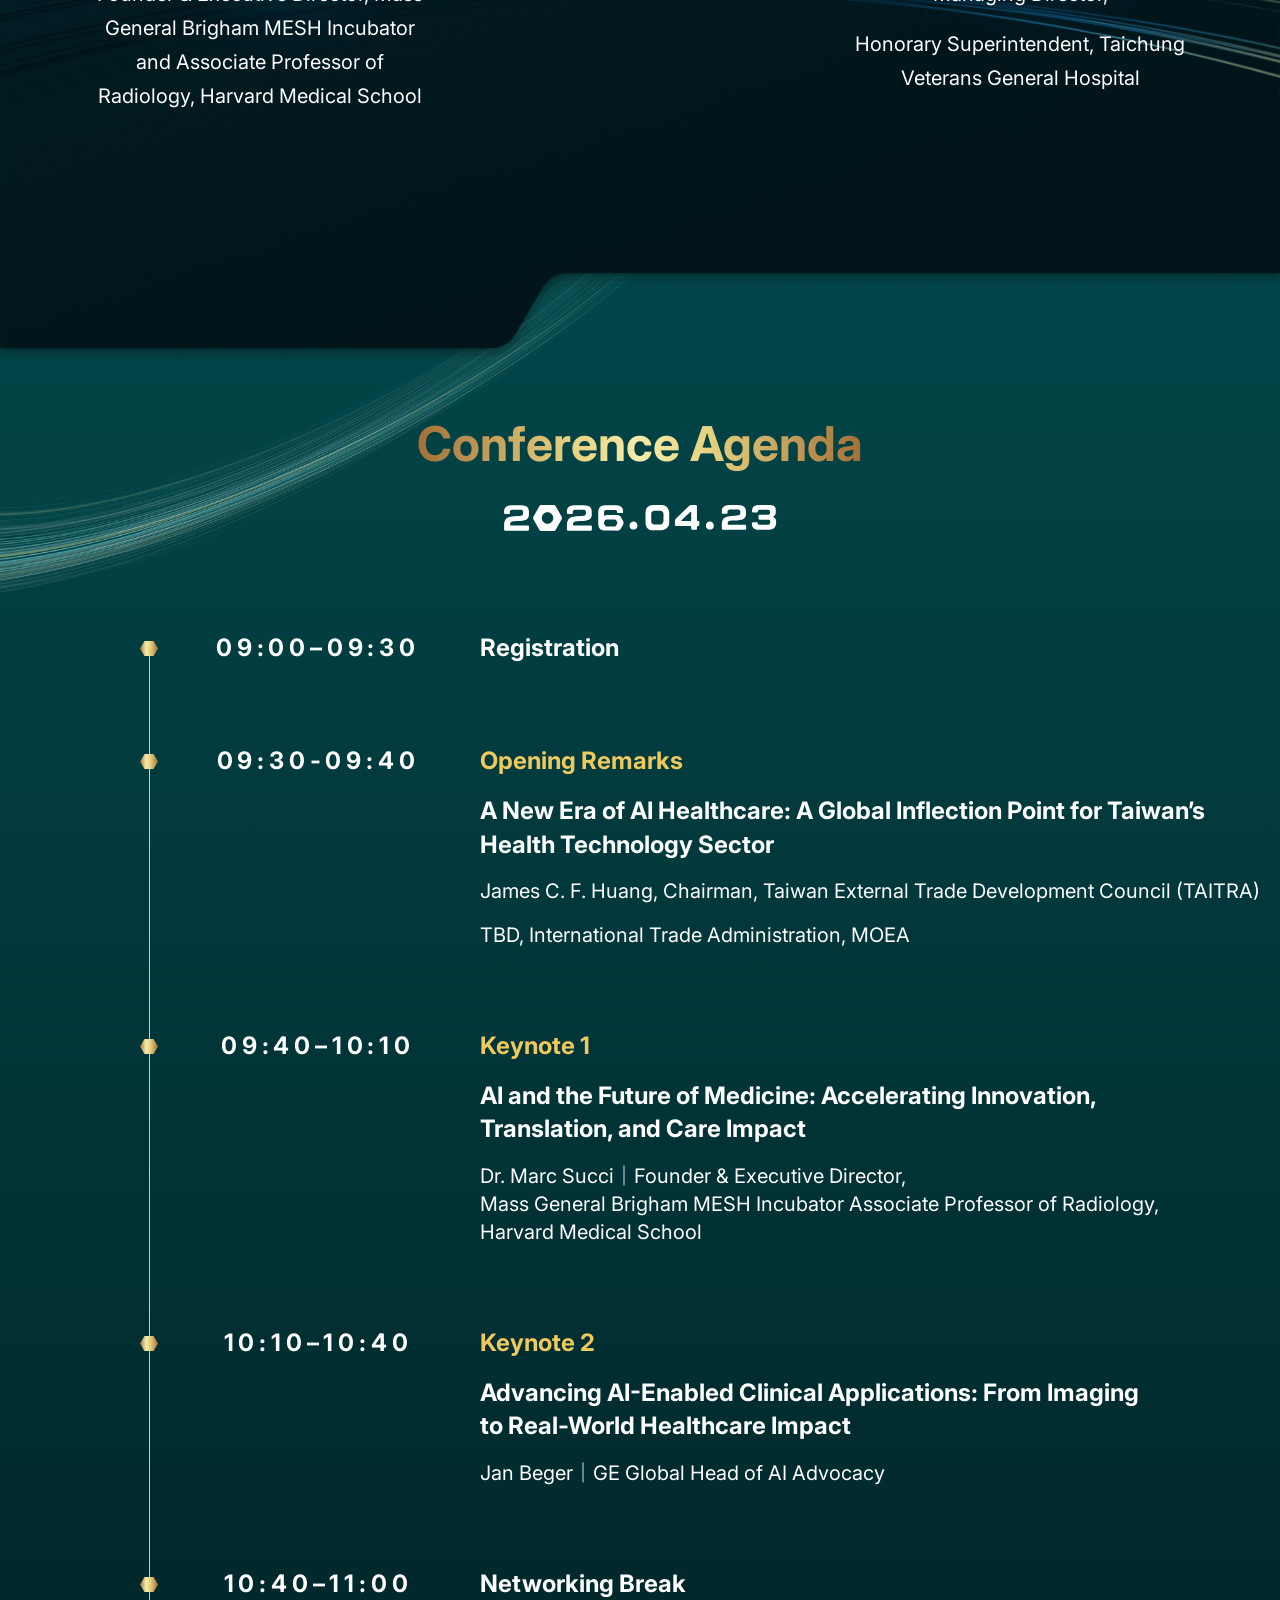
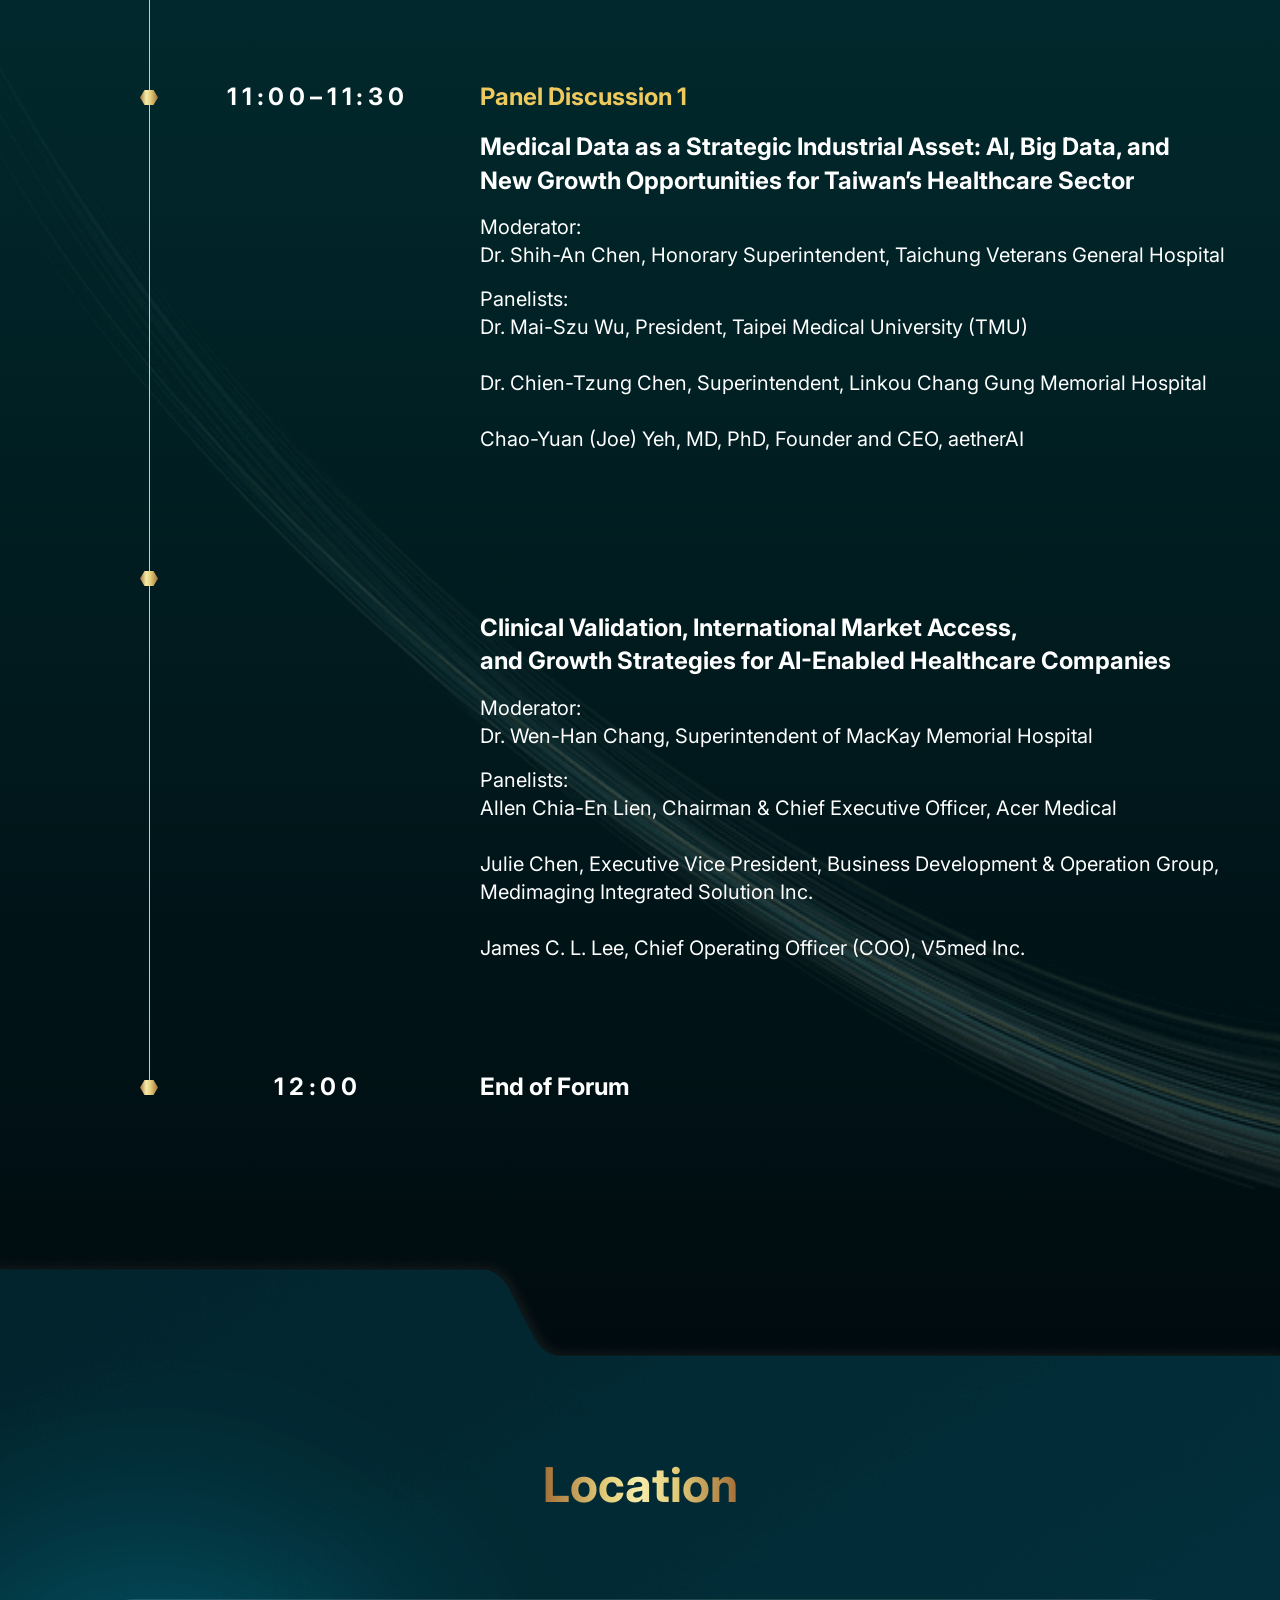
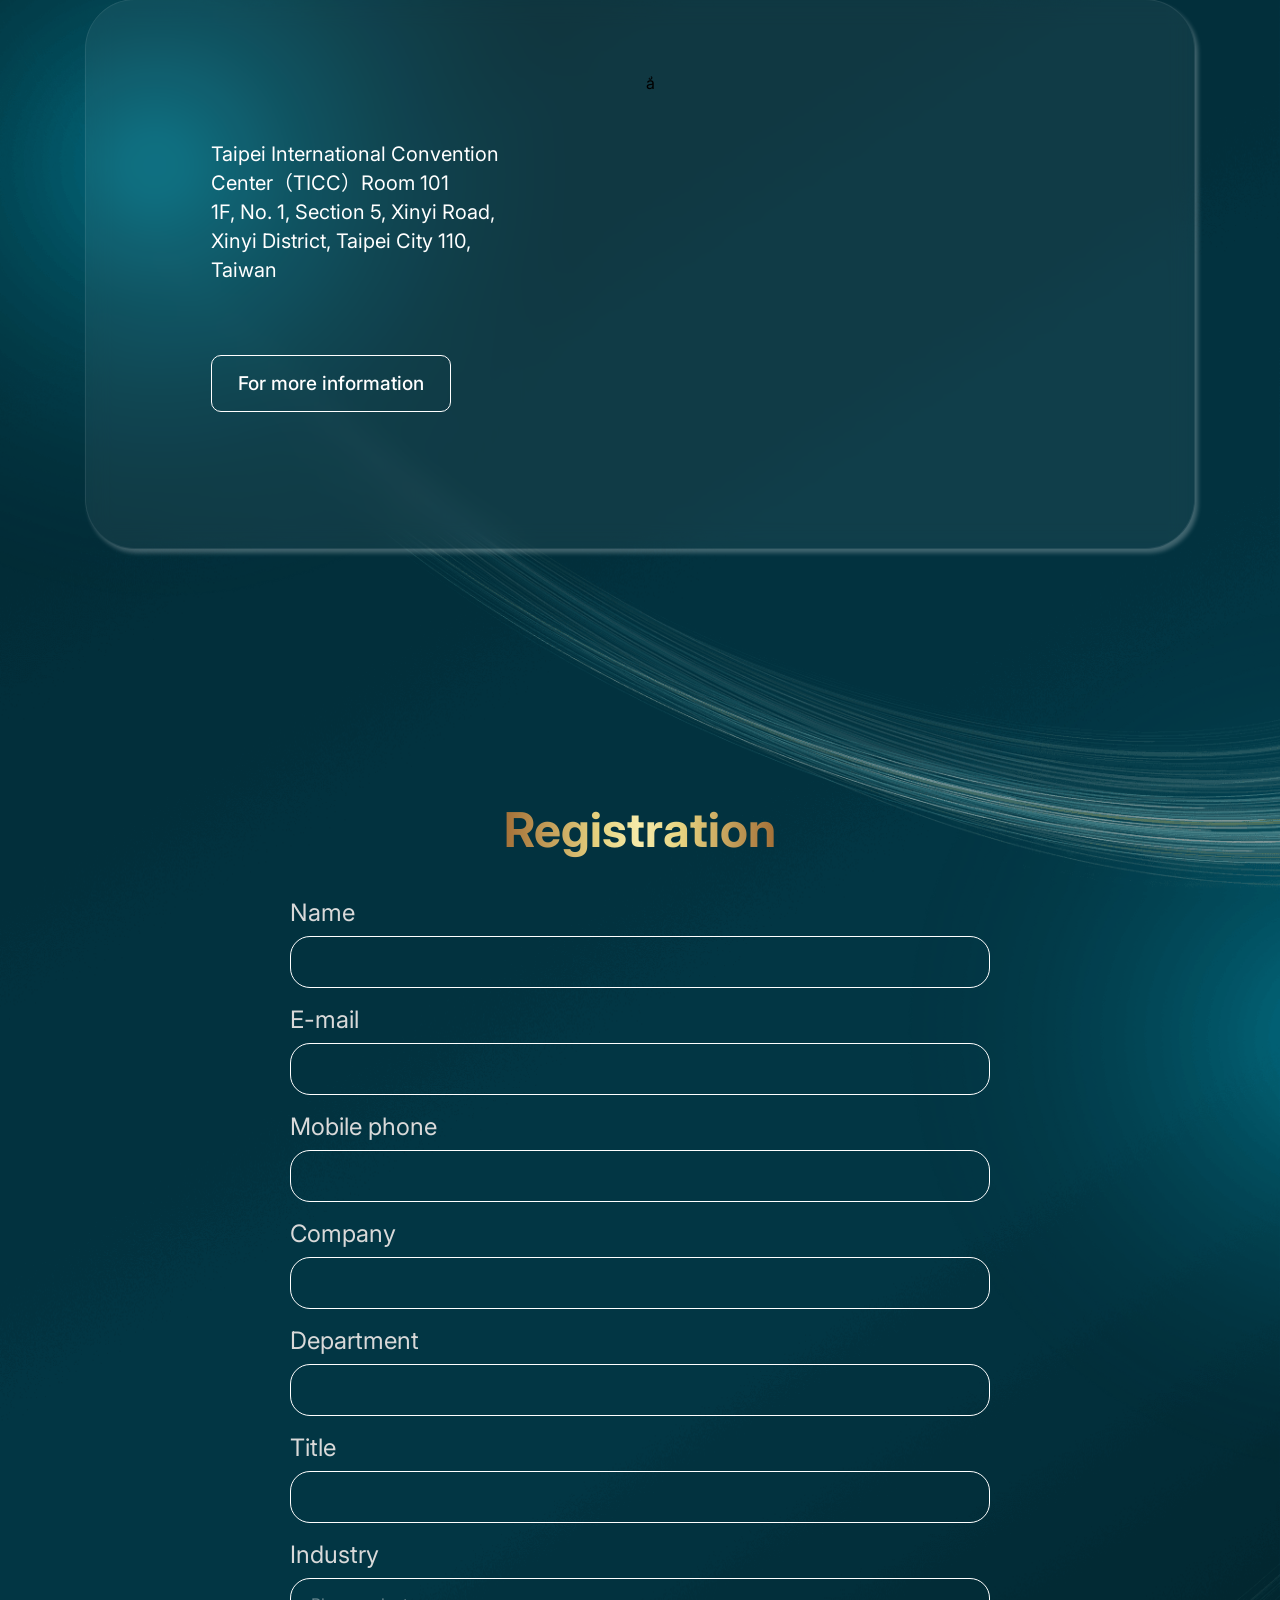
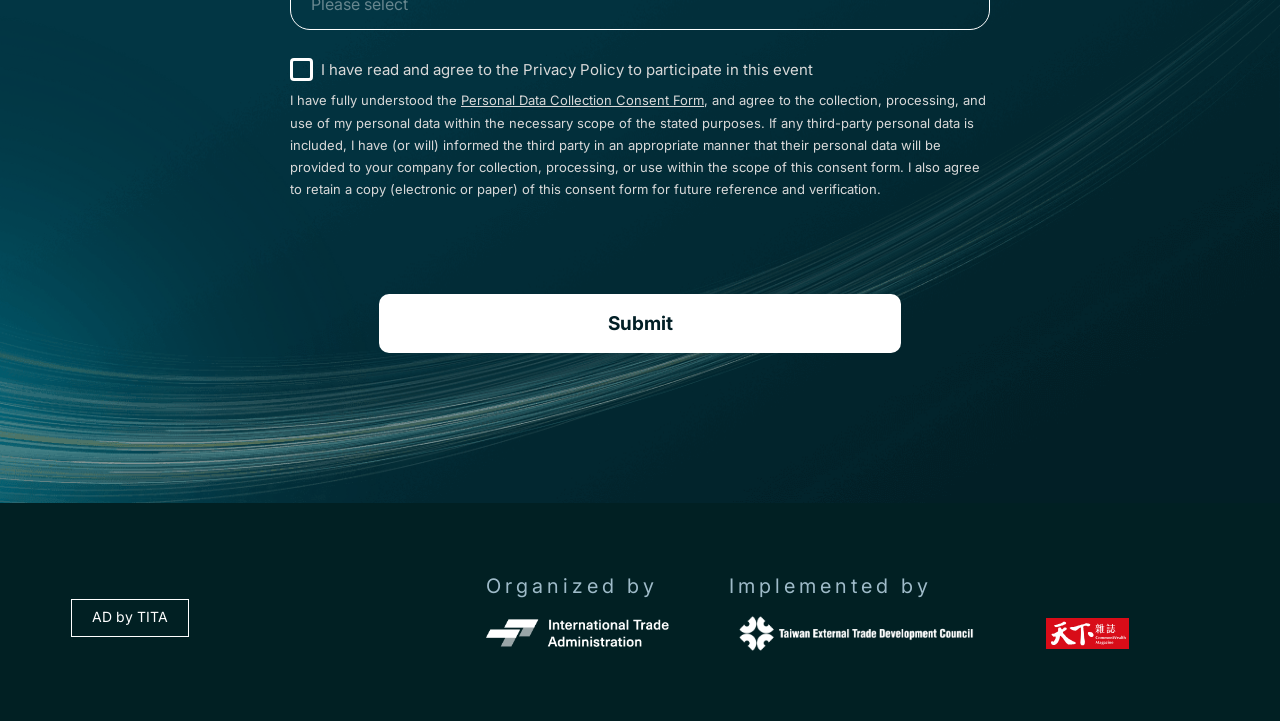
==== commit 27a6f1b8: "fix: repair registration form bugs in zh/en versions - Fix mobile phone field ID mismatch (other_2 v" ====
--- a/en/index.html
+++ b/en/index.html
@@ -560,7 +560,7 @@
                             <!-- <div class="required-text">*為必填欄位</div> -->
                             <div class="campaign-form">
                                 <div class="form-item">
-                                    <div class="item-title required">Name*</div>
+                                    <div class="item-title required">Name</div>
                                     <div class="input-wrap">
                                         <input name="last_name" id="last_name" type="text" placeholder=""
                                             data-q_id="last_name" data-required="1" />
@@ -568,15 +568,7 @@
                                     <div class="error-message" data-err_id="last_name"></div>
                                 </div>
                                 <div class="form-item">
-                                    <div class="item-title required">Mobile phone*</div>
-                                    <div class="input-wrap">
-                                        <input name="mobile" id="mobile" type="text" placeholder="" data-q_id="mobile"
-                                            data-required="1" />
-                                    </div>
-                                    <div class="error-message" data-err_id="mobile"></div>
-                                </div>
-                                <div class="form-item">
-                                    <div class="item-title required">E-mail*</div>
+                                    <div class="item-title required">E-mail</div>
                                     <div class="input-wrap">
                                         <input name="email" id="email" type="email" placeholder="" data-q_id="email"
                                             data-required="1" />
@@ -584,7 +576,7 @@
                                     <div class="error-message" data-err_id="email"></div>
                                 </div>
                                 <div class="form-item">
-                                    <div class="item-title required">Company*</div>
+                                    <div class="item-title required">Mobile phone</div>
                                     <div class="input-wrap">
                                         <input name="other_2" id="other_2" type="text" placeholder=""
                                             data-q_id="other_2" data-required="1" />
@@ -592,7 +584,15 @@
                                     <div class="error-message" data-err_id="other_2"></div>
                                 </div>
                                 <div class="form-item">
-                                    <div class="item-title required">Department*</div>
+                                    <div class="item-title required">Company</div>
+                                    <div class="input-wrap">
+                                        <input name="other_1" id="other_1" type="text" placeholder=""
+                                            data-q_id="other_1" data-required="1" />
+                                    </div>
+                                    <div class="error-message" data-err_id="other_1"></div>
+                                </div>
+                                <div class="form-item">
+                                    <div class="item-title required">Department</div>
                                     <div class="input-wrap">
                                         <input name="department" id="department" type="text" placeholder=""
                                             data-q_id="department" data-required="1" />
@@ -600,7 +600,7 @@
                                     <div class="error-message" data-err_id="department"></div>
                                 </div>
                                 <div class="form-item">
-                                    <div class="item-title required">Title*</div>
+                                    <div class="item-title required">Title</div>
                                     <div class="input-wrap">
                                         <input name="title" id="title" type="text" placeholder="" data-q_id="title"
                                             data-required="1" />
@@ -637,41 +637,6 @@
                                     </div>
                                     <div class="error-message" data-err_id="business_type"></div>
                                 </div>
-                                <div class="form-item session-item">
-                                    <div class="session-header">
-                                        <div class="item-title required">Select Session(s)</div>
-                                        <div class="session-checkboxes">
-                                            <label class="checkbox-item" data-q_id="other_1">
-                                                <input type="checkbox" name="other_1" value="上午場" />
-                                                <div class="checkbox">
-                                                    <svg width="12" height="8" viewBox="0 0 12 8" fill="none"
-                                                        xmlns="http://www.w3.org/2000/svg">
-                                                        <path fill-rule="evenodd" clip-rule="evenodd"
-                                                            d="M10.8243 0.675736C11.0586 0.91005 11.0586 1.28995 10.8243 1.52426L5.22426 7.12426C4.98995 7.35858 4.61005 7.35858 4.37574 7.12426L1.17574 3.92426C0.941421 3.68995 0.941421 3.31005 1.17574 3.07574C1.41005 2.84142 1.78995 2.84142 2.02426 3.07574L4.8 5.85147L9.97574 0.675736C10.2101 0.441421 10.5899 0.441421 10.8243 0.675736Z"
-                                                            fill="currentColor" stroke="currentColor" stroke-width="0.5"
-                                                            stroke-linecap="round" stroke-linejoin="round" />
-                                                    </svg>
-                                                </div>
-                                                <span class="checkbox-text">Morning</span>
-                                            </label>
-                                            <label class="checkbox-item" data-q_id="other_1">
-                                                <input type="checkbox" name="other_1" value="下午場" />
-                                                <div class="checkbox">
-                                                    <svg width="12" height="8" viewBox="0 0 12 8" fill="none"
-                                                        xmlns="http://www.w3.org/2000/svg">
-                                                        <path fill-rule="evenodd" clip-rule="evenodd"
-                                                            d="M10.8243 0.675736C11.0586 0.91005 11.0586 1.28995 10.8243 1.52426L5.22426 7.12426C4.98995 7.35858 4.61005 7.35858 4.37574 7.12426L1.17574 3.92426C0.941421 3.68995 0.941421 3.31005 1.17574 3.07574C1.41005 2.84142 1.78995 2.84142 2.02426 3.07574L4.8 5.85147L9.97574 0.675736C10.2101 0.441421 10.5899 0.441421 10.8243 0.675736Z"
-                                                            fill="currentColor" stroke="currentColor" stroke-width="0.5"
-                                                            stroke-linecap="round" stroke-linejoin="round" />
-                                                    </svg>
-                                                </div>
-                                                <span class="checkbox-text">Afternoon</span>
-                                            </label>
-                                        </div>
-                                        <span class="session-hint">Multiple selections allowed</span>
-                                    </div>
-                                    <div class="error-message" data-err_id="other_1"></div>
-                                </div>
 
                                 <div class="form-item privacy-policy-wrap">
                                     <div class="privacy-policy-title item-title required">
@@ -714,6 +679,7 @@
                             </div>
                             <div class="campaign-popup">
                                 <div class="popup-box">
+                                    <button class="popup-close">&#x2715;</button>
                                     <div class="popup-title"></div>
                                     <div class="popup-content"></div>
                                 </div>
@@ -770,13 +736,12 @@
     <script>
         const columns = [
             { id: 'last_name', type: 'input', name: '姓名' },
-            { id: 'mobile', type: 'input', name: '電話' },
             { id: 'email', type: 'input', name: '電子信箱' },
-            { id: 'other_2', type: 'input', name: '公司名稱' },
+            { id: 'other_2', type: 'input', name: '行動電話' },
+            { id: 'other_1', type: 'input', name: '公司名稱' },
             { id: 'department', type: 'input', name: '部門' },
             { id: 'title', type: 'input', name: '職稱(如，科長)' },
             { id: 'business_type', type: 'select', name: '行業(如，傳播媒體)' },
-            { id: 'other_1', type: 'checkbox', name: '報名場次' },
         ];
         const switchLoading = (type) => {
             const loading_wrap = document.querySelector('.campaign-loading-wrap');
@@ -973,7 +938,7 @@
         };
 
         const validateMobile = (value) => {
-            const mobileError = document.querySelector('[data-err_id="mobile"]');
+            const mobileError = document.querySelector('[data-err_id="other_2"]');
             const noEnglish = /^[^A-Za-z]*$/;
             const allowedChars = /^[0-9#+]*$/;
             const hashRule = /^(?!.{0,7}#)(?!.*#.*#).*$/;
@@ -1007,8 +972,8 @@
         };
 
         const checkMobile = () => {
-            const mobileInput = document.getElementById('mobile');
-            const mobileError = document.querySelector('[data-err_id="mobile"]');
+            const mobileInput = document.getElementById('other_2');
+            const mobileError = document.querySelector('[data-err_id="other_2"]');
             if (mobileInput) {
                 mobileInput.addEventListener('input', () => {
                     if (!validateMobile(mobileInput.value)) {
@@ -1028,96 +993,52 @@
                 '.privacy-policy-wrap input[type="checkbox"]',
             );
 
+            const nameInput = document.getElementById('last_name');
+            const nameError = document.querySelector('[data-err_id="last_name"]');
+            const nameRequiredValue = nameInput ? Number(nameInput.getAttribute('data-required')) : 0;
+            const mobileInput = document.getElementById('other_2');
+            const mobileError = document.querySelector('[data-err_id="other_2"]');
+            const mobileRequiredValue = mobileInput ? Number(mobileInput.getAttribute('data-required')) : 0;
+            const emailInput = document.getElementById('email');
+            const emailError = document.querySelector('[data-err_id="email"]');
+            const emailRequiredValue = emailInput ? Number(emailInput.getAttribute('data-required')) : 0;
+            const privacy_policy_error = document.querySelector('[data-err_id="privacy_policy"]');
+
             submitButton.addEventListener('click', async (e) => {
                 let hasError = false;
-
-                // 通用 input / select 欄位驗證
-                const requiredInputs = [
-                    { id: 'last_name', errMsg: 'Name is required' },
-                    { id: 'mobile', errMsg: 'Phone is required' },
-                    { id: 'email', errMsg: 'Email is required' },
-                    { id: 'other_2', errMsg: 'Company name is required' },
-                    { id: 'department', errMsg: 'Department is required' },
-                    { id: 'title', errMsg: 'Job title is required' },
-                    { id: 'business_type', errMsg: 'Industry is required' },
-                ];
-
-                requiredInputs.forEach(({ id, errMsg }) => {
-                    const el = document.getElementById(id);
-                    const errEl = document.querySelector(`[data-err_id="${id}"]`);
-                    if (!el || !errEl) return;
-
-                    if (!el.value || el.value.trim() === '') {
-                        e.preventDefault();
-                        errEl.textContent = errMsg;
-                        errEl.style.display = 'block';
-                        el.classList.add('invalid');
-                        hasError = true;
-                    } else {
-                        errEl.textContent = '';
-                        errEl.style.display = 'none';
-                        el.classList.remove('invalid');
-                    }
-                });
-
-                // 手機格式驗證（值存在但格式錯誤）
-                const mobileInput = document.getElementById('mobile');
-                const mobileError = document.querySelector('[data-err_id="mobile"]');
-                if (
-                    mobileInput &&
-                    mobileInput.value &&
-                    !validateMobile(mobileInput.value)
-                ) {
-                    e.preventDefault();
-                    mobileInput.classList.add('invalid');
-                    mobileError.style.display = 'block';
-                    hasError = true;
-                }
-
-                // checkbox 報名場次：至少勾選一項
-                const checkedSessions = document.querySelectorAll(
-                    'input[name="other_1"]:checked',
-                );
-                const sessionError = document.querySelector(
-                    '[data-err_id="other_1"]',
-                );
-                if (sessionError) {
-                    if (checkedSessions.length === 0) {
-                        e.preventDefault();
-                        sessionError.textContent = 'Please select at least one session';
-                        sessionError.style.display = 'block';
-                        hasError = true;
-                    } else {
-                        sessionError.textContent = '';
-                        sessionError.style.display = 'none';
-                    }
-                }
-
-                // 個資聲明
-                const privacy_policy_error = document.querySelector(
-                    '[data-err_id="privacy_policy"]',
-                );
                 if (!privacy_policy.checked) {
                     e.preventDefault();
                     privacy_policy_error.textContent = 'You must agree to the Privacy Policy';
-                    privacy_policy_error.style.display = 'block';
                     hasError = true;
                 } else {
                     privacy_policy_error.textContent = '';
-                    privacy_policy_error.style.display = 'none';
                 }
+                if (mobileRequiredValue == 1 && !mobileInput.value) {
+                    e.preventDefault();
+                    mobileError.textContent = 'Mobile phone is required';
+                    mobileInput.classList.add('invalid');
+                    hasError = true;
+                } else if (mobileInput) {
+                    mobileError.textContent = '';
+                }
+                if (nameRequiredValue == 1 && !nameInput.value) {
+                    e.preventDefault();
+                    nameError.textContent = 'Name is required';
+                    nameInput.classList.add('invalid');
+                    hasError = true;
+                } else if (nameInput) {
+                    nameError.textContent = '';
+                }
+                if (emailRequiredValue == 1 && !emailInput.value) {
+                    e.preventDefault();
+                    emailError.textContent = 'Email is required';
+                    emailInput.classList.add('invalid');
+                    hasError = true;
+                } else if (emailInput) {
+                    emailError.textContent = '';
+                }
 
                 if (hasError) {
-                    const firstErrorEl = Array.from(
-                        document.querySelectorAll('[data-err_id]'),
-                    ).find((el) => el.style.display === 'block');
-
-                    if (firstErrorEl) {
-                        firstErrorEl.scrollIntoView({
-                            behavior: 'smooth',
-                            block: 'center',
-                        });
-                    }
                     return;
                 }
 
@@ -1184,104 +1105,16 @@
             });
         };
 
-        // ── 即時驗證 ──────────────────────────────────────────────
-        const initRealtimeValidation = () => {
-            // 通用 input / select：失焦時驗證，有值後即時清除錯誤
-            const requiredInputs = [
-                { id: 'last_name', errMsg: '姓名為必填欄位' },
-                { id: 'mobile', errMsg: '電話為必填欄位' },
-                { id: 'email', errMsg: 'email為必填欄位' },
-                { id: 'other_2', errMsg: '公司名稱為必填欄位' },
-                { id: 'department', errMsg: '部門為必填欄位' },
-                { id: 'title', errMsg: '職稱為必填欄位' },
-                { id: 'business_type', errMsg: '行業為必填欄位' },
-            ];
-
-            requiredInputs.forEach(({ id, errMsg }) => {
-                const el = document.getElementById(id);
-                const errEl = document.querySelector(`[data-err_id="${id}"]`);
-                if (!el || !errEl) return;
-
-                const isSelect = el.tagName === 'SELECT';
-                const eventType = isSelect ? 'change' : 'input';
-
-                // input / change：有值就立即清除錯誤
-                el.addEventListener(eventType, () => {
-                    if (el.value.trim() !== '') {
-                        errEl.textContent = '';
-                        errEl.style.display = 'none';
-                        el.classList.remove('invalid');
-                    }
-                });
-
-                // blur：離開欄位才顯示「必填」錯誤
-                el.addEventListener('blur', () => {
-                    if (!el.value || el.value.trim() === '') {
-                        errEl.textContent = errMsg;
-                        errEl.style.display = 'block';
-                        el.classList.add('invalid');
-                    }
-                });
-            });
-
-            // 手機：input 時即時格式驗證（已有 checkMobile 但改為統一在這裡處理）
-            const mobileInput = document.getElementById('mobile');
-            const mobileError = document.querySelector('[data-err_id="mobile"]');
-            if (mobileInput && mobileError) {
-                mobileInput.addEventListener('input', () => {
-                    if (!mobileInput.value) return; // 空值交給 blur 處理
-                    if (!validateMobile(mobileInput.value)) {
-                        mobileInput.classList.add('invalid');
-                        mobileError.style.display = 'block';
-                    } else {
-                        mobileInput.classList.remove('invalid');
-                        mobileError.textContent = '';
-                        mobileError.style.display = 'none';
-                    }
-                });
-            }
-
-            // checkbox 報名場次：勾選時即時清除錯誤
-            const sessionCheckboxes = document.querySelectorAll(
-                'input[name="other_1"]',
-            );
-            const sessionError = document.querySelector('[data-err_id="other_1"]');
-            if (sessionError) {
-                sessionCheckboxes.forEach((cb) => {
-                    cb.addEventListener('change', () => {
-                        const anyChecked =
-                            document.querySelectorAll('input[name="other_1"]:checked')
-                                .length > 0;
-                        if (anyChecked) {
-                            sessionError.textContent = '';
-                            sessionError.style.display = 'none';
-                        }
-                    });
-                });
-            }
-
-            // 個資聲明：勾選時即時清除錯誤
-            const privacyCheckbox = document.querySelector(
-                '.privacy-policy-wrap input[type="checkbox"]',
-            );
-            const privacyError = document.querySelector(
-                '[data-err_id="privacy_policy"]',
-            );
-            if (privacyCheckbox && privacyError) {
-                privacyCheckbox.addEventListener('change', () => {
-                    if (privacyCheckbox.checked) {
-                        privacyError.textContent = '';
-                        privacyError.style.display = 'none';
-                    }
-                });
-            }
-        };
-
         document.addEventListener('DOMContentLoaded', function () {
             setSelectColor();
             submitRegistration();
             checkMobile();
-            initRealtimeValidation();
+
+            const popup = document.querySelector('.campaign-form-wrap .campaign-popup');
+            document.querySelector('.campaign-popup .popup-close').addEventListener('click', () => switchCampaignPopup(null, false));
+            popup.addEventListener('click', (e) => {
+                if (e.target === popup) switchCampaignPopup(null, false);
+            });
         });
     </script>
 </body>
--- a/en/assets/css/style.css
+++ b/en/assets/css/style.css
@@ -1556,6 +1556,30 @@
   color: #fff;
   text-decoration: underline;
 }
+section.registration .campaign-form-wrap .campaign-popup .popup-box {
+  position: relative;
+}
+section.registration .campaign-form-wrap .campaign-popup .popup-box .popup-close {
+  position: absolute;
+  top: 12px;
+  right: 12px;
+  width: 28px;
+  height: 28px;
+  display: flex;
+  align-items: center;
+  justify-content: center;
+  background: transparent;
+  border: none;
+  color: rgba(255, 255, 255, 0.6);
+  font-size: 16px;
+  cursor: pointer;
+  border-radius: 4px;
+  transition: color 0.2s, background 0.2s;
+}
+section.registration .campaign-form-wrap .campaign-popup .popup-box .popup-close:hover {
+  color: #fff;
+  background: rgba(255, 255, 255, 0.1);
+}
 
 footer {
   background: #012023;
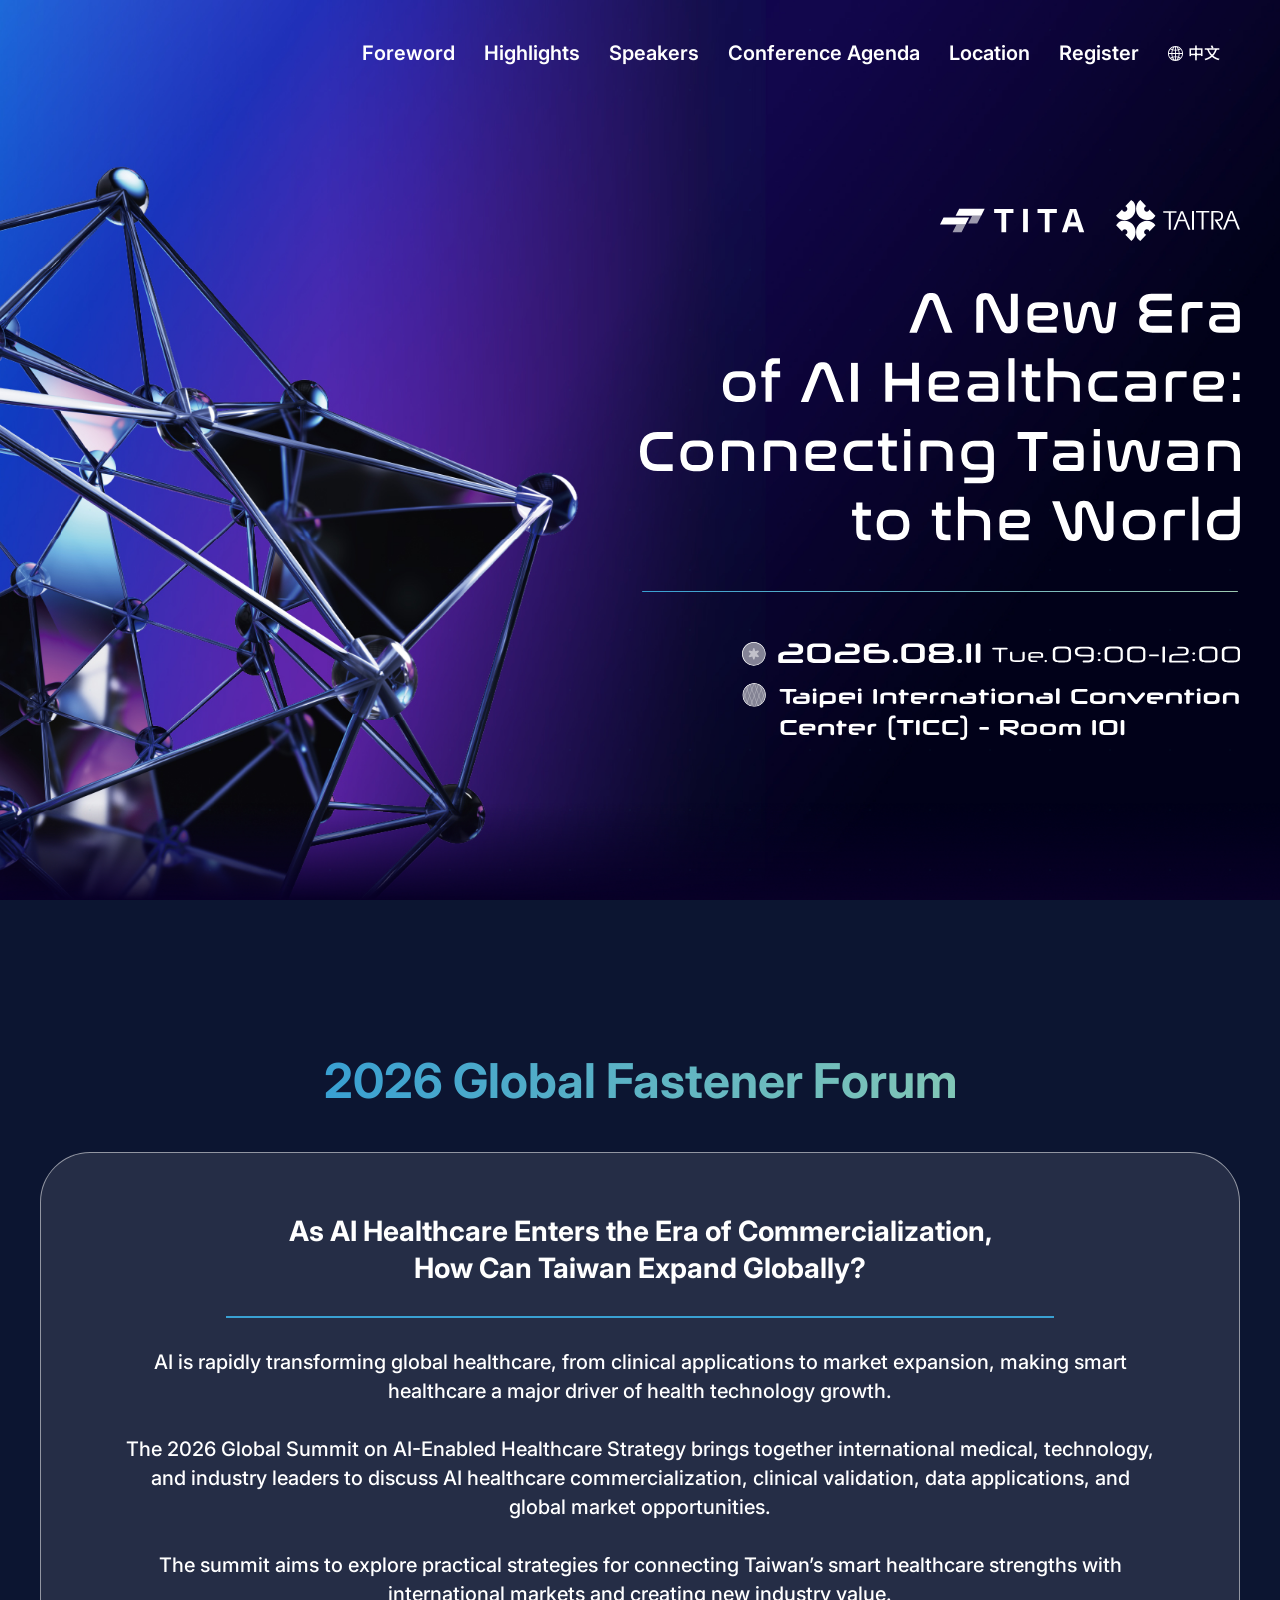
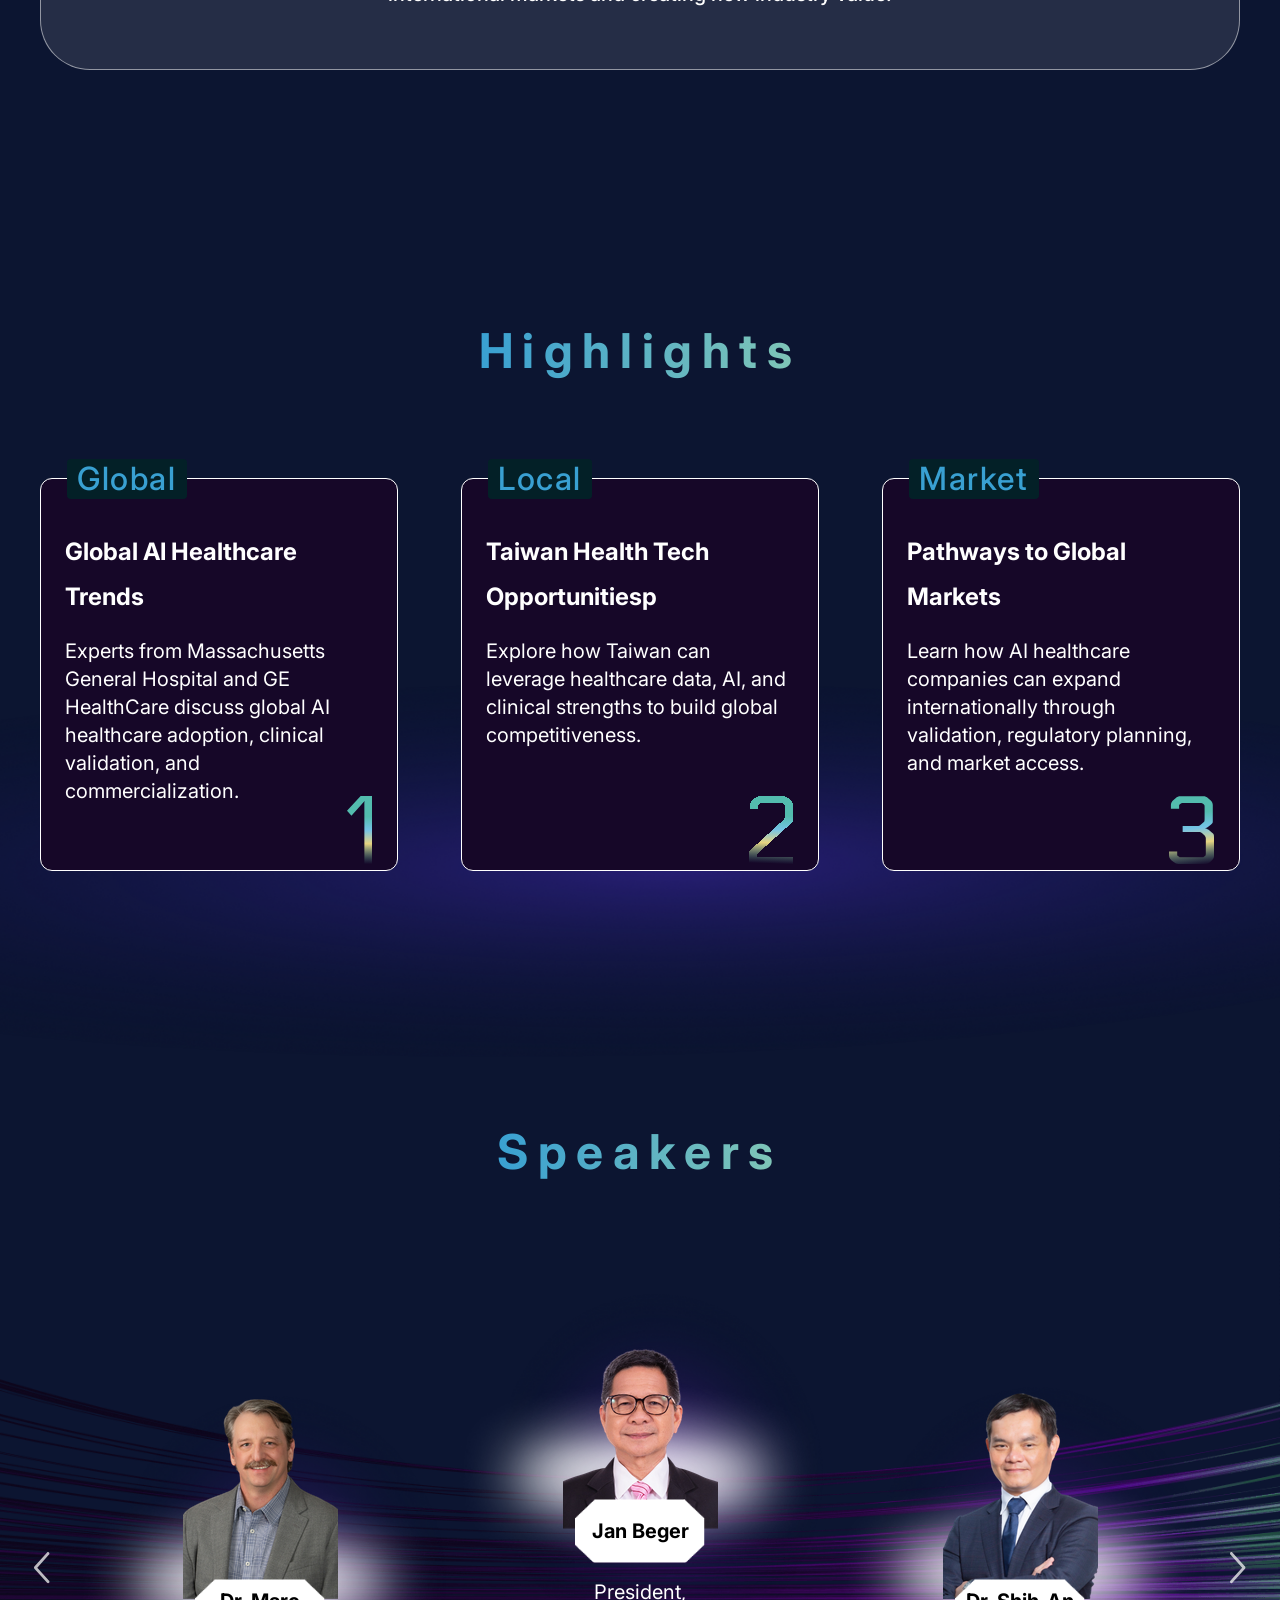
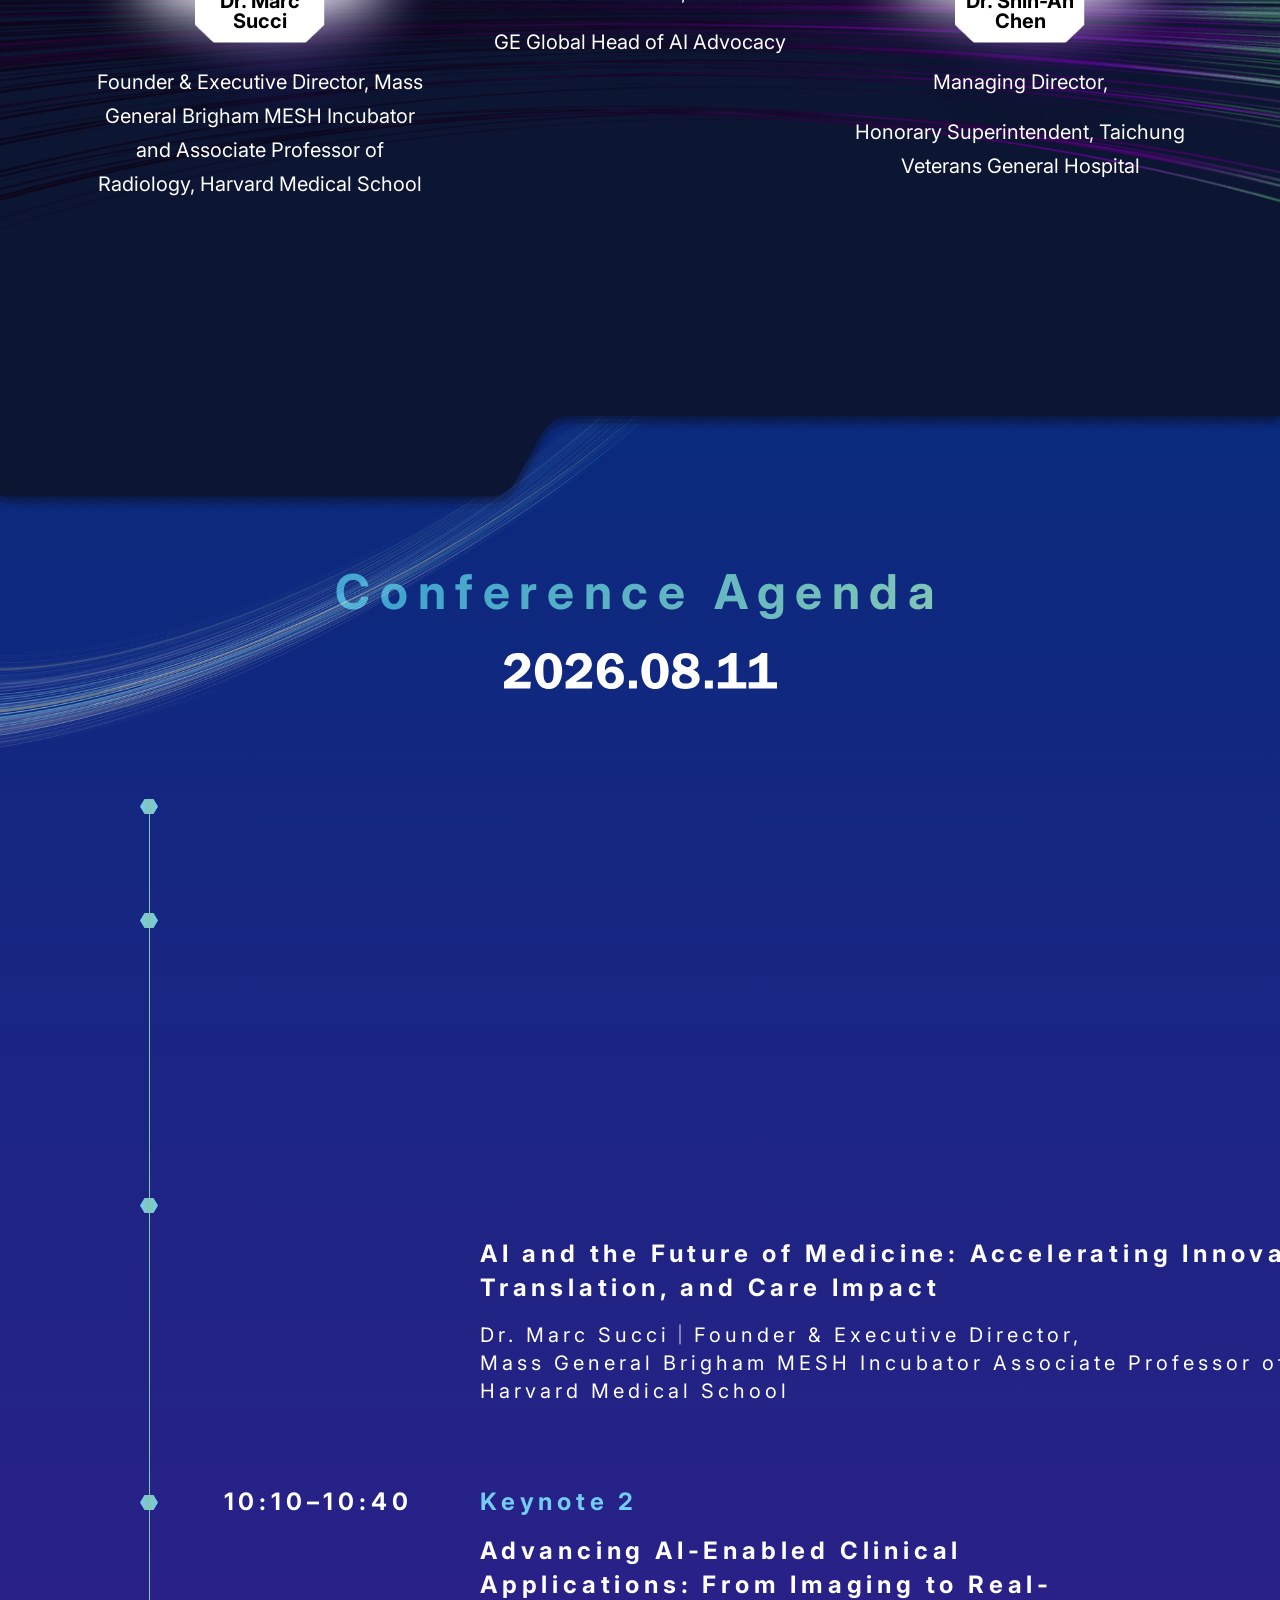
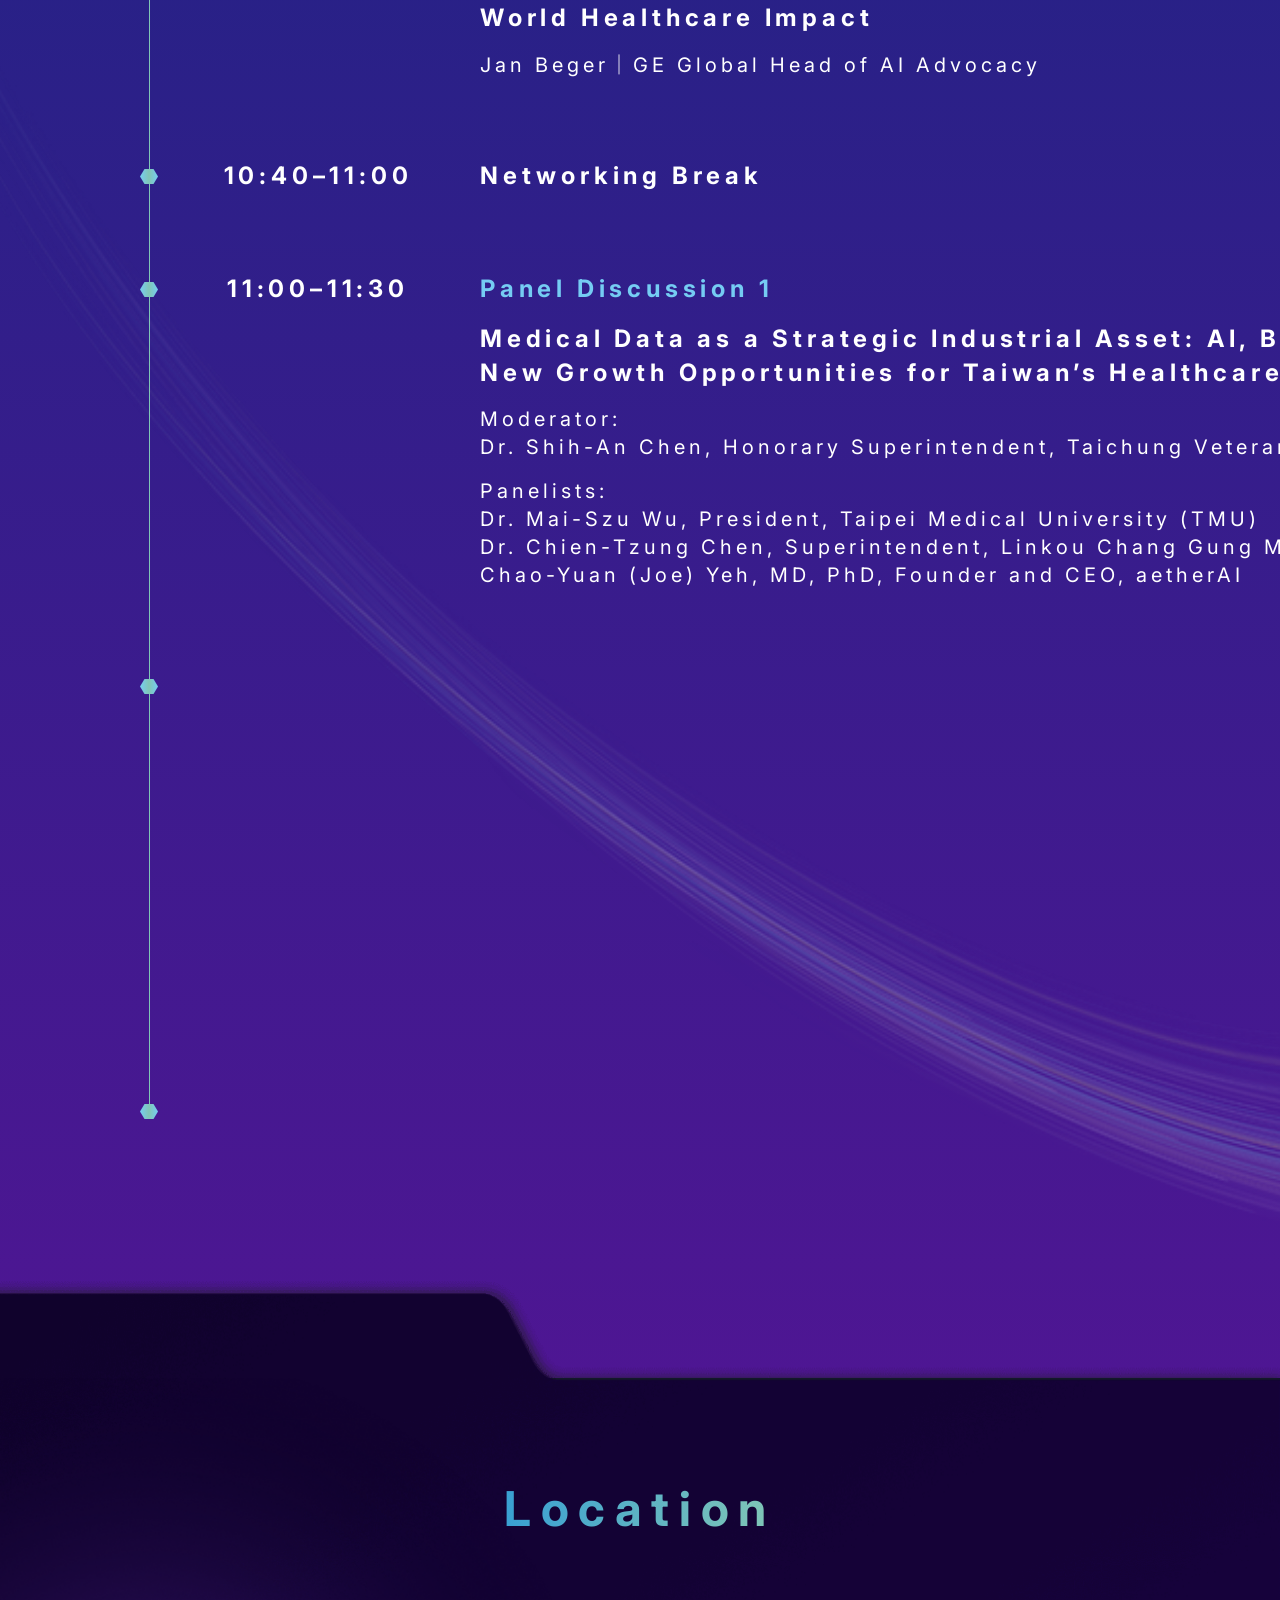
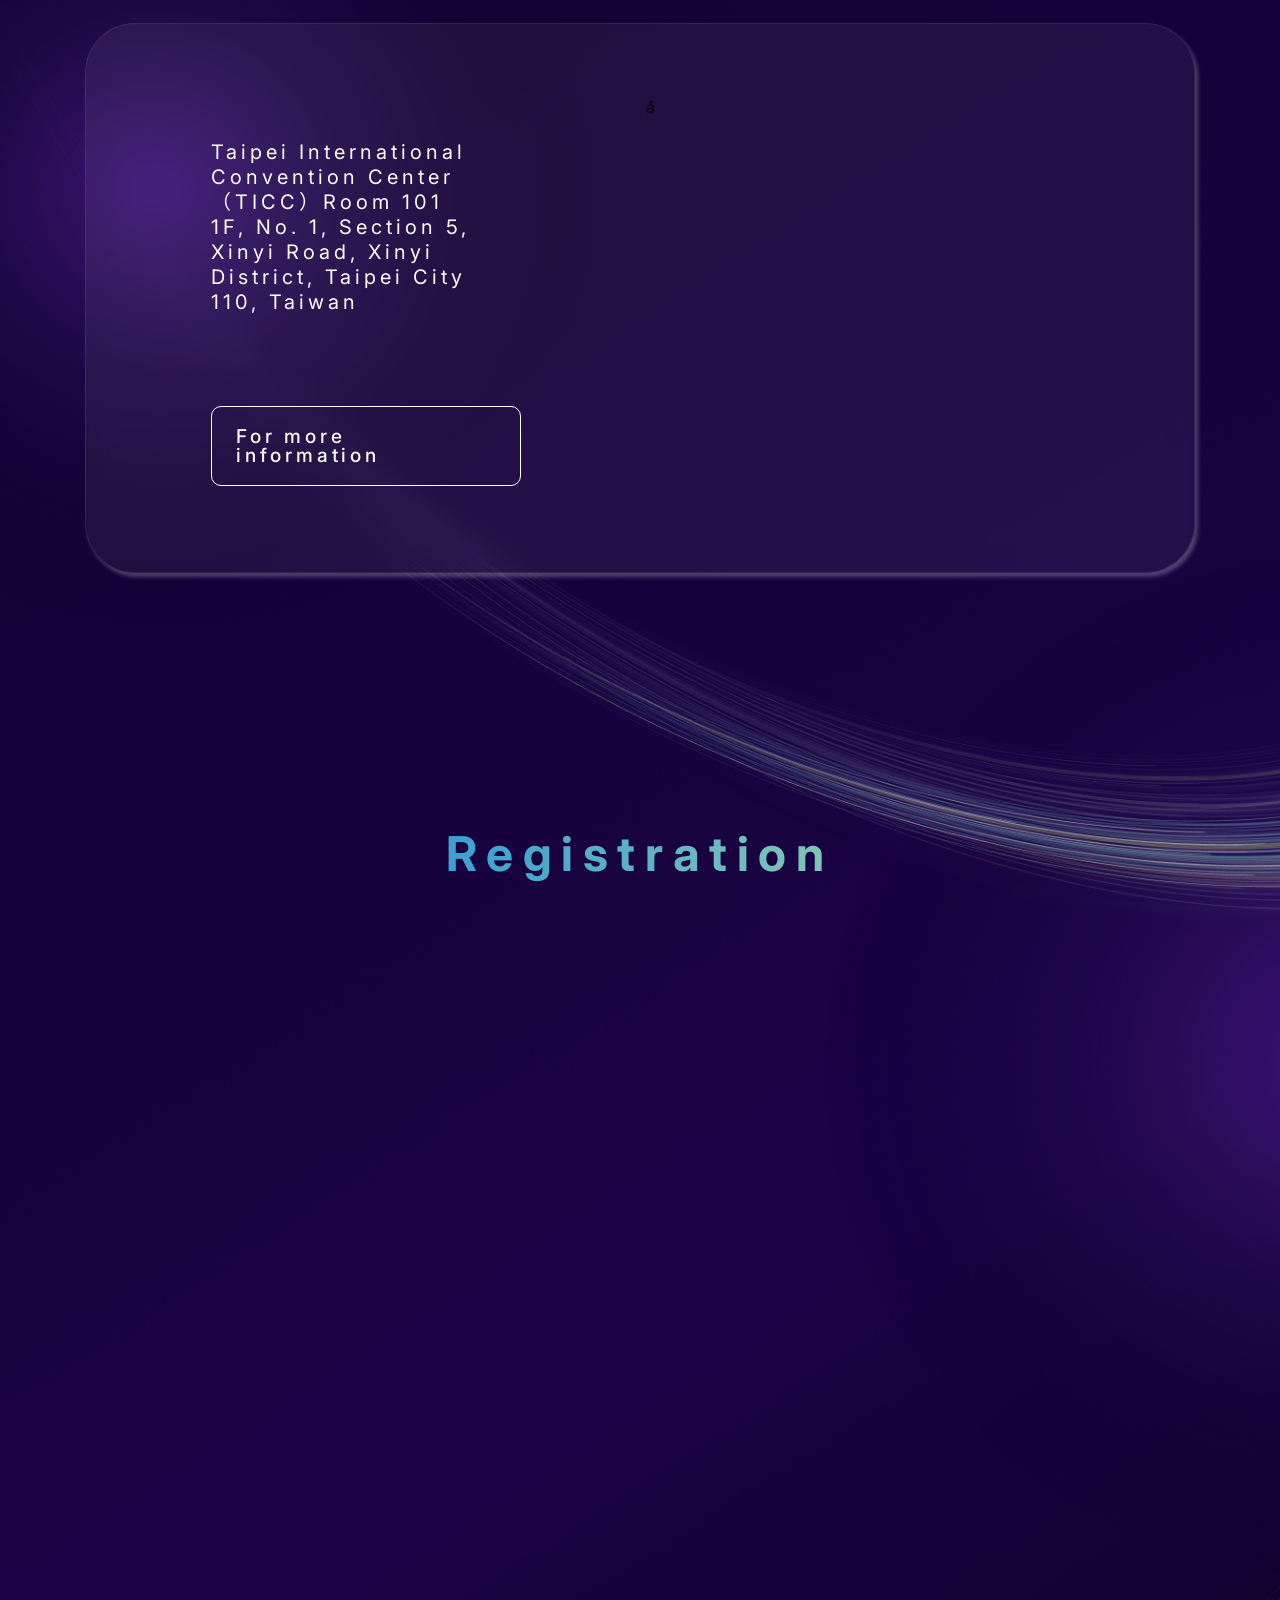
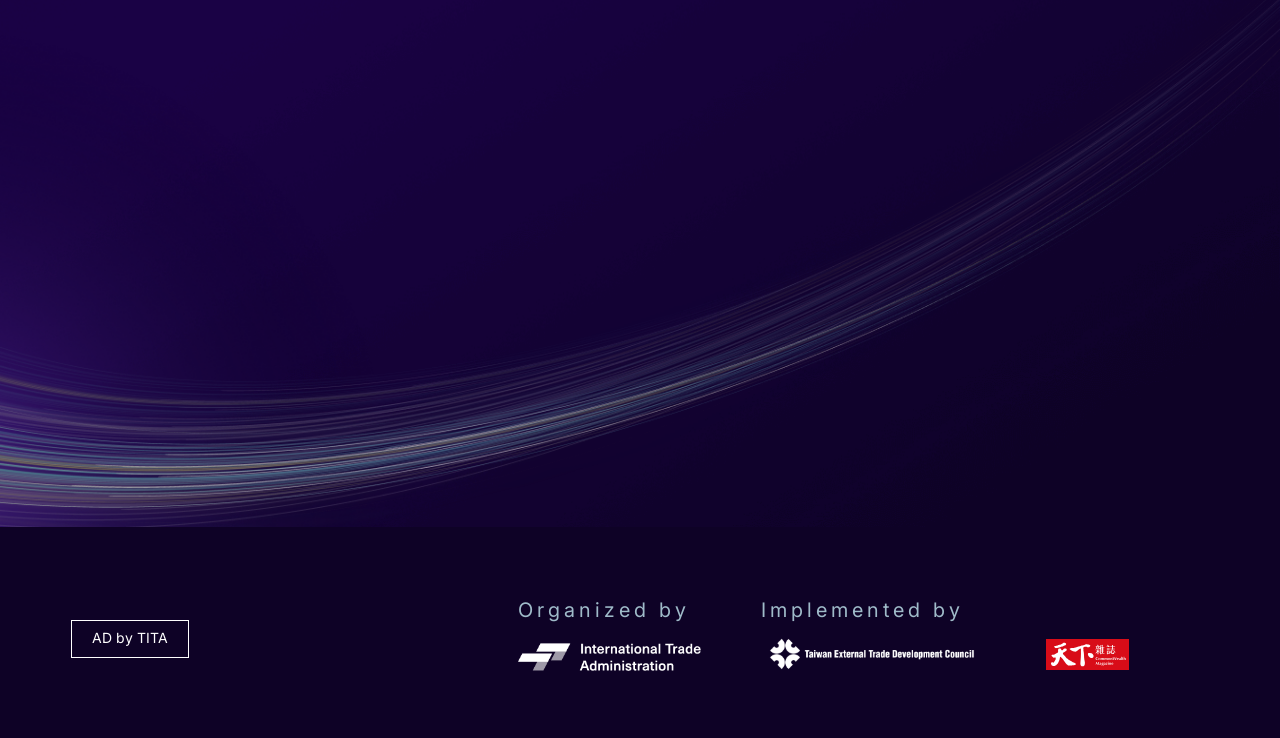
==== commit d8d5e0f8: "feat: update zh/en pages with revised images, styles, and assets Replace hero background images (png" ====
--- a/en/index.html
+++ b/en/index.html
@@ -45,7 +45,7 @@
     <link rel="preload" href="./assets/image/hero-title-m-2.svg" as="image" media="(max-width: 500px)" />
     <link rel="preload" href="./assets/image/hero-title-m-3.svg" as="image" media="(max-width: 500px)" />
 
-    <!-- fb pixel -->
+     <!-- fb pixel -->
     <script>
         !(function (f, b, e, v, n, t, s) {
             if (f.fbq) return;
@@ -76,9 +76,6 @@
 
     <!-- Google Tag Manager -->
     <script>
-        window.dataLayer = window.dataLayer || [];
-    </script>
-    <script>
         (function (w, d, s, l, i) {
             w[l] = w[l] || [];
             w[l].push({ 'gtm.start': new Date().getTime(), event: 'gtm.js' });
@@ -93,13 +90,13 @@
 </head>
 
 <body>
+   <!-- Google Tag Manager (noscript) -->
+    <noscript><iframe src="https://www.googletagmanager.com/ns.html?id=GTM-TXLD77" height="0" width="0"
+            style="display: none; visibility: hidden"></iframe></noscript>
+
     <!-- fb pixel -->
     <noscript><img height="1" width="1" style="display: none"
             src="https://www.facebook.com/tr?id=614924538858183&ev=PageView&noscript=1" /></noscript>
-
-    <!-- Google Tag Manager (noscript) -->
-    <noscript><iframe src="https://www.googletagmanager.com/ns.html?id=GTM-TXLD77" height="0" width="0"
-            style="display: none; visibility: hidden"></iframe></noscript>
 
     <main>
         <nav>
@@ -168,22 +165,26 @@
                     </h1>
 
                     <!-- pc -->
-                    <img src="./assets/image/hero-title-1.svg" alt="" class="hero-title-1 pc" data-aos="fade-up"
+                    <img src="./assets/image/hero-title-2.svg" alt="" class="hero-title-1 pc" data-aos="fade-up"
                         data-aos-delay="0" />
                     <img src="./assets/image/hero-title-hr.svg" alt="" class="hero-title-hr pc" data-aos="fade-up"
                         data-aos-delay="100" />
-                    <img src="./assets/image/hero-title-2.svg" alt="" class="hero-title-2 pc" data-aos="fade-up"
-                        data-aos-delay="200" />
+                    <!-- <img src="./assets/image/hero-title-2.svg" alt="" class="hero-title-2 pc" data-aos="fade-up"
+                        data-aos-delay="200" /> -->
                     <img src="./assets/image/hero-title-3.svg" alt="" class="hero-title-3 pc" data-aos="fade-up"
                         data-aos-delay="300" />
 
                     <!-- mb -->
-                    <img src="./assets/image/hero-title-m-1.svg" alt="" class="hero-title-1 mb" data-aos="fade-up"
+                    <img src="./assets/image/hero-title-m-2.svg" alt="" class="hero-title-1 mb" data-aos="fade-up"
                         data-aos-delay="100" />
-                    <img src="./assets/image/hero-title-m-2.svg" alt="" class="hero-title-2 mb" data-aos="fade-up"
-                        data-aos-delay="200" />
-                    <img src="./assets/image/hero-title-m-3.svg" alt="" class="hero-title-3 mb" data-aos="fade-up"
+                    <!-- <img src="./assets/image/hero-title-m-2.svg" alt="" class="hero-title-2 mb" data-aos="fade-up"
+                        data-aos-delay="200" /> -->
+                    <img src="./assets/image/hero-title-m-hr.svg" alt="" class="hero-title-hr mb" data-aos="fade-up"
                         data-aos-delay="300" />
+                    <!-- <img src="./assets/image/hero-title-m-3.svg" alt="" class="hero-title-3 mb" data-aos="fade-up"
+                        data-aos-delay="400" /> -->
+                    <img src="./assets/image/hero-title-m-4.svg" alt="" class="hero-title-4 mb" data-aos="fade-up"
+                        data-aos-delay="500" />
                 </div>
             </div>
             </div>
@@ -202,7 +203,7 @@
                 </h2>
                 <div class="item">
                     <h3 data-aos="fade-up">
-                        As AI Healthcare Enters the Era of Commercialization, How Can Taiwan Expand Globally?
+                        As AI Healthcare Enters the Era of Commercialization,<br>How Can Taiwan Expand Globally?
                     </h3>
                     <div class="line" data-aos="fade-up"></div>
                     <p data-aos="fade-up">
@@ -560,7 +561,7 @@
                             <!-- <div class="required-text">*為必填欄位</div> -->
                             <div class="campaign-form">
                                 <div class="form-item">
-                                    <div class="item-title required">Name</div>
+                                    <div class="item-title required">Name*</div>
                                     <div class="input-wrap">
                                         <input name="last_name" id="last_name" type="text" placeholder=""
                                             data-q_id="last_name" data-required="1" />
@@ -568,7 +569,7 @@
                                     <div class="error-message" data-err_id="last_name"></div>
                                 </div>
                                 <div class="form-item">
-                                    <div class="item-title required">E-mail</div>
+                                    <div class="item-title required">E-mail*</div>
                                     <div class="input-wrap">
                                         <input name="email" id="email" type="email" placeholder="" data-q_id="email"
                                             data-required="1" />
@@ -576,7 +577,7 @@
                                     <div class="error-message" data-err_id="email"></div>
                                 </div>
                                 <div class="form-item">
-                                    <div class="item-title required">Mobile phone</div>
+                                    <div class="item-title required">Mobile phone*</div>
                                     <div class="input-wrap">
                                         <input name="other_2" id="other_2" type="text" placeholder=""
                                             data-q_id="other_2" data-required="1" />
@@ -725,6 +726,9 @@
             </div>
         </footer>
     </main>
+
+    <!-- Fixed 立即報名 button -->
+    <a href="#registration" class="fixed-register-btn">Register now</a>
 
     <!-- 原有的 JS -->
     <script src="./assets/js/jquery.min.js"></script>
@@ -1117,6 +1121,23 @@
             });
         });
     </script>
+
+      <script>
+    (function () {
+      var btn = document.querySelector('.fixed-register-btn');
+      var hero = document.querySelector('section.index');
+      function onScroll() {
+        var heroBottom = hero ? hero.offsetTop + hero.offsetHeight : 0;
+        if (window.scrollY > heroBottom) {
+          btn.classList.add('visible');
+        } else {
+          btn.classList.remove('visible');
+        }
+      }
+      window.addEventListener('scroll', onScroll, { passive: true });
+      onScroll();
+    })();
+  </script>
 </body>
 
 </html>
--- a/en/assets/css/style.css
+++ b/en/assets/css/style.css
@@ -1,7 +1,7 @@
 :root {
-  --primary: #021f26;
-  --dark-bg: #021f26;
-  --darker-bg: #021f26;
+  --primary: #0C1531;
+  --dark-bg: #0C1531;
+  --darker-bg: #0C1531;
   --card-bg: #0d2b27;
   --text-light: #e0f0ee;
   --text-muted: #7ab8b0;
@@ -108,8 +108,11 @@
   line-height: 1.3;
   position: relative;
   letter-spacing: 0;
+  letter-spacing: 0.2em;
   margin: auto;
-  background: linear-gradient(90deg, #a36f37 0%, #e7d380 35%, #f6ebab 50%, #e7d380 65%, #a36f37 100%);
+  /* background: linear-gradient(90deg, #a36f37 0%, #e7d380 35%, #f6ebab 50%, #e7d380 65%, #a36f37 100%); */
+    background: linear-gradient(90deg, #39A0D2 0%, #81C6B6 100%);
+
   -webkit-background-clip: text;
   -webkit-text-fill-color: transparent;
   background-clip: text;
@@ -128,8 +131,8 @@
 
 .btn-primary {
   display: inline-block;
-  background: #021f26;
-  color: #021f26;
+  background: #0C1531;
+  color: #0C1531;
   font-weight: 700;
   font-size: 15px;
   padding: 14px 36px;
@@ -166,7 +169,7 @@
     justify-content: space-between;
     padding: 14px 20px;
     height: 64px;
-    background: #021f26;
+    background: #0C1531;
   }
 }
 nav .logo {
@@ -264,7 +267,7 @@
     left: 0;
     right: 0;
     bottom: 0;
-    background: #021f26;
+    background: #0C1531;
     z-index: 9000;
     overflow-y: auto;
     transform: translateX(100%);
@@ -312,13 +315,13 @@
 
 section.index {
   min-height: 100vh;
-  background: radial-gradient(ellipse at 60% 40%, #0d3b30 0%, #021f26 70%);
+  background: radial-gradient(ellipse at 60% 40%, #0d3b30 0%, #0C1531 70%);
   display: flex;
   align-items: center;
   padding: 100px 30px 60px;
   position: relative;
 }
-@media (max-width: 500px) {
+@media (max-width: 768px) {
   section.index {
     padding-top: 70px;
     height: 900px;
@@ -342,7 +345,7 @@
 section.index .pc {
   display: none !important;
 }
-@media screen and (min-width: 501px) {
+@media screen and (min-width: 769px) {
   section.index .pc {
     display: block !important;
   }
@@ -350,7 +353,7 @@
 section.index .mb {
   display: none !important;
 }
-@media screen and (max-width: 500px) {
+@media screen and (max-width: 768px) {
   section.index .mb {
     display: block !important;
   }
@@ -367,7 +370,7 @@
   -o-object-position: 85%;
      object-position: 85%;
 }
-@media (max-width: 500px) {
+@media (max-width: 768px) {
   section.index .bg {
     -o-object-position: center 35%;
        object-position: center 35%;
@@ -399,75 +402,81 @@
   max-width: 1200px;
   margin: 0 auto;
   display: flex;
-  align-items: center;
+  align-items: center
   gap: 40px;
   text-align: left;
-  transform: translateY(-30px);
-}
-@media (max-width: 500px) {
+}
+@media (max-width: 768px) {
   section.index .container {
     align-items: flex-start;
   }
 }
 section.index .container > div {
   width: 50%;
-}
-@media (max-width: 500px) {
+  margin-left: auto;
+  display: flex;
+  flex-direction: column;
+  align-items: flex-end;
+}
+@media (max-width: 768px) {
   section.index .container > div {
     width: 100%;
+    margin-left: 0;
+    align-items: flex-start;
   }
 }
 section.index .logo {
-  width: 37%;
+  width: 50%;
 }
 section.index .hero-title-1 {
-  width: 107%;
-  margin-top: 20px;
-  margin-left: -3%;
-}
-@media (max-width: 500px) {
+  width: 100%;
+  margin-top: 50px;
+  /* margin-left: -3%; */
+}
+@media (max-width: 768px) {
   section.index .hero-title-1 {
-    margin-top: 70px;
+    margin-top: 50px;
     margin-left: 0;
+    width: 100%;
+    /* margin-left: -5%; */
+  }
+}
+section.index .hero-title-hr {
+  margin-top: 50px;
+  width: 100%;
+}
+section.index .hero-title-2 {
+  width: 90%;
+  margin-top: 23px;
+}
+@media (max-width: 768px) {
+  section.index .hero-title-2 {
+    margin-top: 10%;
     width: 110%;
     margin-left: -5%;
   }
 }
-section.index .hero-title-hr {
-  margin-top: 0px;
-}
-section.index .hero-title-2 {
-  width: 105%;
-  margin-top: 24px;
-}
-@media (max-width: 501px) {
-  section.index .hero-title-2 {
-    margin-top: 72%;
-    width: 100%;
-  }
-}
 @media (max-width: 405px) {
   section.index .hero-title-2 {
-    margin-top: 89%;
+    margin-top: 4%;
   }
 }
 section.index .hero-title-3 {
   width: 83%;
-  margin-top: 23px;
-}
-@media (max-width: 500px) {
+  margin-top: 50px;
+}
+@media (max-width: 768px) {
   section.index .hero-title-3 {
     width: 100%;
-    margin-top: 60px;
   }
 }
 section.index .hero-title-4 {
-  width: 100%;
-  margin-top: 20px;
+  width: 80%;
+  margin-top: 36px;
 }
 
 section.foreword {
-  background: #021f26;
+  background: #0C1531;
   padding: 150px 30px 100px;
   position: relative;
   overflow: visible;
@@ -526,7 +535,7 @@
 section.foreword .item .line {
   display: block;
   margin: 30px auto;
-  background: #f5c95a;
+  background: #39A0D2;
   height: 2px;
   width: 80%;
 }
@@ -548,12 +557,12 @@
   }
 }
 section.foreword .item p strong {
-  color: #021f26;
+  color: #0C1531;
   line-height: 27px;
 }
 
 section.highlights {
-  background: #021f26;
+  background: #0C1531;
   padding: 150px 30px 100px;
   position: relative;
   overflow: visible;
@@ -562,6 +571,7 @@
 @media (max-width: 991px) {
   section.highlights {
     padding: 50px 30px;
+    margin-top: -1px;
   }
 }
 @media (max-width: 991px) {
@@ -601,11 +611,11 @@
   section.highlights .highlights-grid {
     grid-template-columns: 1fr;
     gap: 50px;
-    margin-top: 51px;
+    margin-top: 35px;
   }
 }
 section.highlights .highlight-card {
-  background: rgb(8, 28, 36);
+  background: rgb(22 7 40);
   border: 1px solid #ffffff;
   border-radius: 12px;
   padding: 50px 24px 65px;
@@ -620,28 +630,28 @@
   display: inline-block;
   border-radius: 4px;
   padding: 4px 10px;
-  font-size: 38px;
-  position: absolute;
-  top: -23px;
+  font-size: 32px;
+  position: absolute;
+  top: -20px;
   left: 26px;
   font-weight: 500;
-  color: #d8be81;
+  color: #39A0D2;
   background-color: #032027;
   margin-bottom: 20px;
-  letter-spacing: 0;
+  letter-spacing: 0.05em;
 }
 @media (max-width: 991px) {
   section.highlights .highlight-card .card-label {
-    font-size: 32px;
-    top: -20px;
+    font-size: 24px;
+    top: -16px;
   }
 }
 section.highlights .highlight-card h3 {
   font-size: 24px;
   font-weight: 700;
   color: #fff;
-  line-height: 1.2;
-  text-align: center;
+  line-height: 45px;
+  text-align: left;
 }
 @media (max-width: 991px) {
   section.highlights .highlight-card h3 {
@@ -650,17 +660,10 @@
 }
 section.highlights .highlight-card p {
   margin-top: 18px;
-  font-size: 16px;
+  font-size: 20px;
   color: rgb(255, 255, 255);
   line-height: 28px;
   text-align: left;
-  font-weight: 300;
-}
-@media (max-width: 991px) {
-  section.highlights .highlight-card p {
-    font-size: 14px;
-    line-height: 25px;
-  }
 }
 section.highlights .highlight-card .num {
   font-family: "Electrolize", sans-serif;
@@ -680,12 +683,13 @@
   overflow: visible;
   padding: 150px 30px 100px;
   position: relative;
-  background: #021f26;
+  background: #0C1531;
   z-index: 2;
 }
 @media (max-width: 991px) {
   section.speakers {
     padding: 50px 30px;
+    margin-top: -1px;
   }
 }
 @media (max-width: 991px) {
@@ -773,7 +777,7 @@
   padding: 3px 14px;
   border-radius: 20px;
   white-space: nowrap;
-  letter-spacing: 0;
+  letter-spacing: 0.03em;
 }
 section.speakers .speaker-slide h3 {
   font-size: 20px;
@@ -820,7 +824,7 @@
   }
 }
 section.speakers .slick-track {
-  padding: 60px 0 0;
+  padding: 60px 0;
 }
 @media (max-width: 991px) {
   section.speakers .slick-track {
@@ -862,7 +866,7 @@
 
 section.agenda {
   font-family: "Inter", "Noto Sans TC", sans-serif;
-  background: linear-gradient(180deg, #024649 0%, #000b0f 100%);
+  background: linear-gradient(180deg, #092A7D 0%,  #4e1693 100%);
   padding: 150px 0 250px;
 }
 @media (max-width: 500px) {
@@ -914,7 +918,7 @@
   font-family: "Inter", sans-serif;
   font-size: 36px;
   font-weight: 900;
-  letter-spacing: 0;
+  letter-spacing: 0.15em;
   background: linear-gradient(90deg, #a36f37 0%, #e7d380 35%, #f6ebab 50%, #e7d380 65%, #a36f37 100%);
   -webkit-background-clip: text;
   -webkit-text-fill-color: transparent;
@@ -951,7 +955,7 @@
   top: 10px;
   width: 0;
   z-index: -1;
-  border-left: 1px solid #eec95d;
+  border-left: 1px solid #81C6B6;
   pointer-events: none;
 }
 @media (max-width: 991px) {
@@ -991,14 +995,14 @@
   font-weight: 700;
   font-size: 24px;
   line-height: 140%;
-  letter-spacing: 0;
-  color: #eec95d;
+  letter-spacing: 0.2em;
+  color: #75CCF3;
 }
 section.agenda .talk-title {
   font-weight: 700;
   font-size: 24px;
   line-height: 140%;
-  letter-spacing: 0;
+  letter-spacing: 0.2em;
   color: #ffffff;
   text-align: left;
 }
@@ -1010,10 +1014,10 @@
   font-weight: 400;
   font-size: 20px;
   line-height: 140%;
-  letter-spacing: 0;
+  letter-spacing: 0.2em;
   color: #ffffff;
   text-align: left;
-  white-space: pre;
+  white-space: nowrap;
 }
 @media (max-width: 991px) {
   section.agenda .speaker {
@@ -1059,7 +1063,7 @@
 .location-registration-wrap {
   position: relative;
   z-index: 3;
-  background-color: #000b0f;
+  background-color: #0C1531;
 }
 .location-registration-wrap .location-registration-bg {
   position: absolute;
@@ -1119,7 +1123,7 @@
     border-radius: 24px;
     padding: 0;
     gap: 0;
-    margin-top: 38px;
+    margin-top: 54px;
     border: none;
     backdrop-filter: blur(0);
     -webkit-backdrop-filter: blur(0);
@@ -1132,38 +1136,49 @@
   display: flex;
   flex-direction: column;
   justify-content: center;
-  gap: 70px;
+  gap: 67px;
 }
 @media (max-width: 991px) {
   section.location .location-info {
     gap: 43px;
   }
 }
+section.location .location-detail h3 {
+  font-size: 24px;
+  font-weight: 600;
+  color: #fff;
+  letter-spacing: 0.2em;
+}
+@media (max-width: 991px) {
+  section.location .location-detail h3 {
+    font-size: 20px;
+  }
+}
 section.location .location-detail p {
   font-size: 20px;
-  line-height: 29px;
-  font-weight: 400;
   color: #fff;
-  letter-spacing: 0;
+  line-height: 1.25;
+  letter-spacing: 0.2em;
+  margin-top: 24px;
+  text-align: left;
 }
 @media (max-width: 991px) {
   section.location .location-detail p {
-    font-size: 20px;
-    line-height: 29px;
-    max-width: 80%;
-    margin: auto;
+    font-size: 15px;
+    line-height: 1.4;
   }
 }
 section.location .traffic-btn {
   display: inline-block;
-  padding: 18px 26px;
+  padding: 20px 24px;
   border: 1px solid rgb(255, 255, 255);
   border-radius: 10px;
   color: #fff;
   font-size: 19px;
   font-weight: 500;
-  letter-spacing: 0;
+  letter-spacing: 0.2em;
   text-decoration: none;
+  margin-top: 24px;
   transition: background-color 0.2s, border-color 0.2s;
 }
 section.location .traffic-btn:hover {
@@ -1181,7 +1196,7 @@
   section.location .map-placeholder {
     width: 85%;
     aspect-ratio: 274/254;
-    margin-top: 63px;
+    margin-top: 65px;
   }
 }
 section.location .map-placeholder iframe {
@@ -1211,7 +1226,7 @@
 @media (max-width: 991px) {
   section.registration .section-title {
     font-size: 22px;
-    margin-bottom: 33px;
+    margin-bottom: 26px;
   }
 }
 section.registration .registration-form {
@@ -1255,7 +1270,7 @@
   color: #d9d9d9;
   font-size: 24px;
   font-weight: 400;
-  letter-spacing: 0;
+  letter-spacing: 0.15em;
   margin-bottom: 11px;
 }
 @media (max-width: 991px) {
@@ -1334,7 +1349,7 @@
   outline: none;
 }
 section.registration .campaign-form-wrap select option {
-  background: #021f26;
+  background: #0C1531;
   color: #d9d9d9;
 }
 section.registration .campaign-form-wrap .checkbox-item {
@@ -1372,7 +1387,7 @@
 section.registration .campaign-form-wrap .checkbox-item .checkbox-text {
   color: #d9d9d9;
   font-size: 15px;
-  letter-spacing: 0;
+  letter-spacing: 0.05em;
 }
 @media (max-width: 991px) {
   section.registration .campaign-form-wrap .checkbox-item .checkbox-text {
@@ -1417,7 +1432,7 @@
   font-size: 12px;
   font-weight: 400;
   color: #d9d9d9;
-  letter-spacing: 0;
+  letter-spacing: 0.1em;
   white-space: nowrap;
 }
 @media (max-width: 991px) {
@@ -1472,8 +1487,8 @@
   max-width: 522px;
   display: block;
   margin: 0 auto;
-  background: #fff;
-  color: #021f26;
+  background: #75CCF3;
+  color: #0C1531;
   font-weight: 700;
   font-size: 19px;
   line-height: 1;
@@ -1482,7 +1497,7 @@
   border-radius: 10px;
   cursor: pointer;
   transition: opacity 0.2s;
-  letter-spacing: 0;
+  letter-spacing: 0.2em;
   font-family: inherit;
   margin-top: 50px;
 }
@@ -1519,7 +1534,7 @@
   display: flex;
 }
 section.registration .campaign-form-wrap .campaign-popup .popup-box {
-  background-color: #021f26;
+  background-color: #0C1531;
   border: 1px solid rgba(255, 255, 255, 0.2);
   border-radius: 12px;
   padding: 32px 24px;
@@ -1582,7 +1597,7 @@
 }
 
 footer {
-  background: #012023;
+  background: #0e0226;
   padding: 73px 151px 60px 71px;
 }
 @media (max-width: 991px) {
@@ -1679,7 +1694,7 @@
   height: 28px;
 }
 footer .footer-org-logo-2 img {
-  height: 55px;
+  height: 48px;
 }
 footer .footer-org-logo-3 img {
   height: 31px;
@@ -1865,4 +1880,49 @@
 }
 .campaign-popup.active {
   display: flex !important;
-}/*# sourceMappingURL=style.css.map */+}
+
+.fixed-register-btn {
+  position: fixed;
+  bottom: 32px;
+  right: 32px;
+  width: 100px;
+  height: 100px;
+  display: flex;
+  align-items: center;
+  justify-content: center;
+  background: linear-gradient(135deg, #7FC5B6 0%, #3BA1D1 100%);
+  color: #fff;
+  font-size: 16px;
+  font-weight: 600;
+  letter-spacing: 0.05em;
+  border-radius: 999px;
+  text-decoration: none;
+  z-index: 999;
+  box-shadow: 0 4px 16px rgba(59, 161, 209, 0.4);
+  opacity: 0;
+  pointer-events: none;
+  transform: translateY(8px);
+  transition: opacity 0.3s, transform 0.3s;
+  text-align: center;
+  line-height: 1.2;
+}
+.fixed-register-btn.visible {
+  opacity: 1;
+  pointer-events: auto;
+  transform: translateY(0);
+}
+.fixed-register-btn:hover {
+  opacity: 0.9;
+  transform: translateY(-2px);
+}
+@media (max-width: 768px) {
+  .fixed-register-btn {
+    bottom: 20px;
+    right: 20px;
+    width: 80px;
+    height: 80px;
+    font-size: 14px;
+  }
+}
+/*# sourceMappingURL=style.css.map */
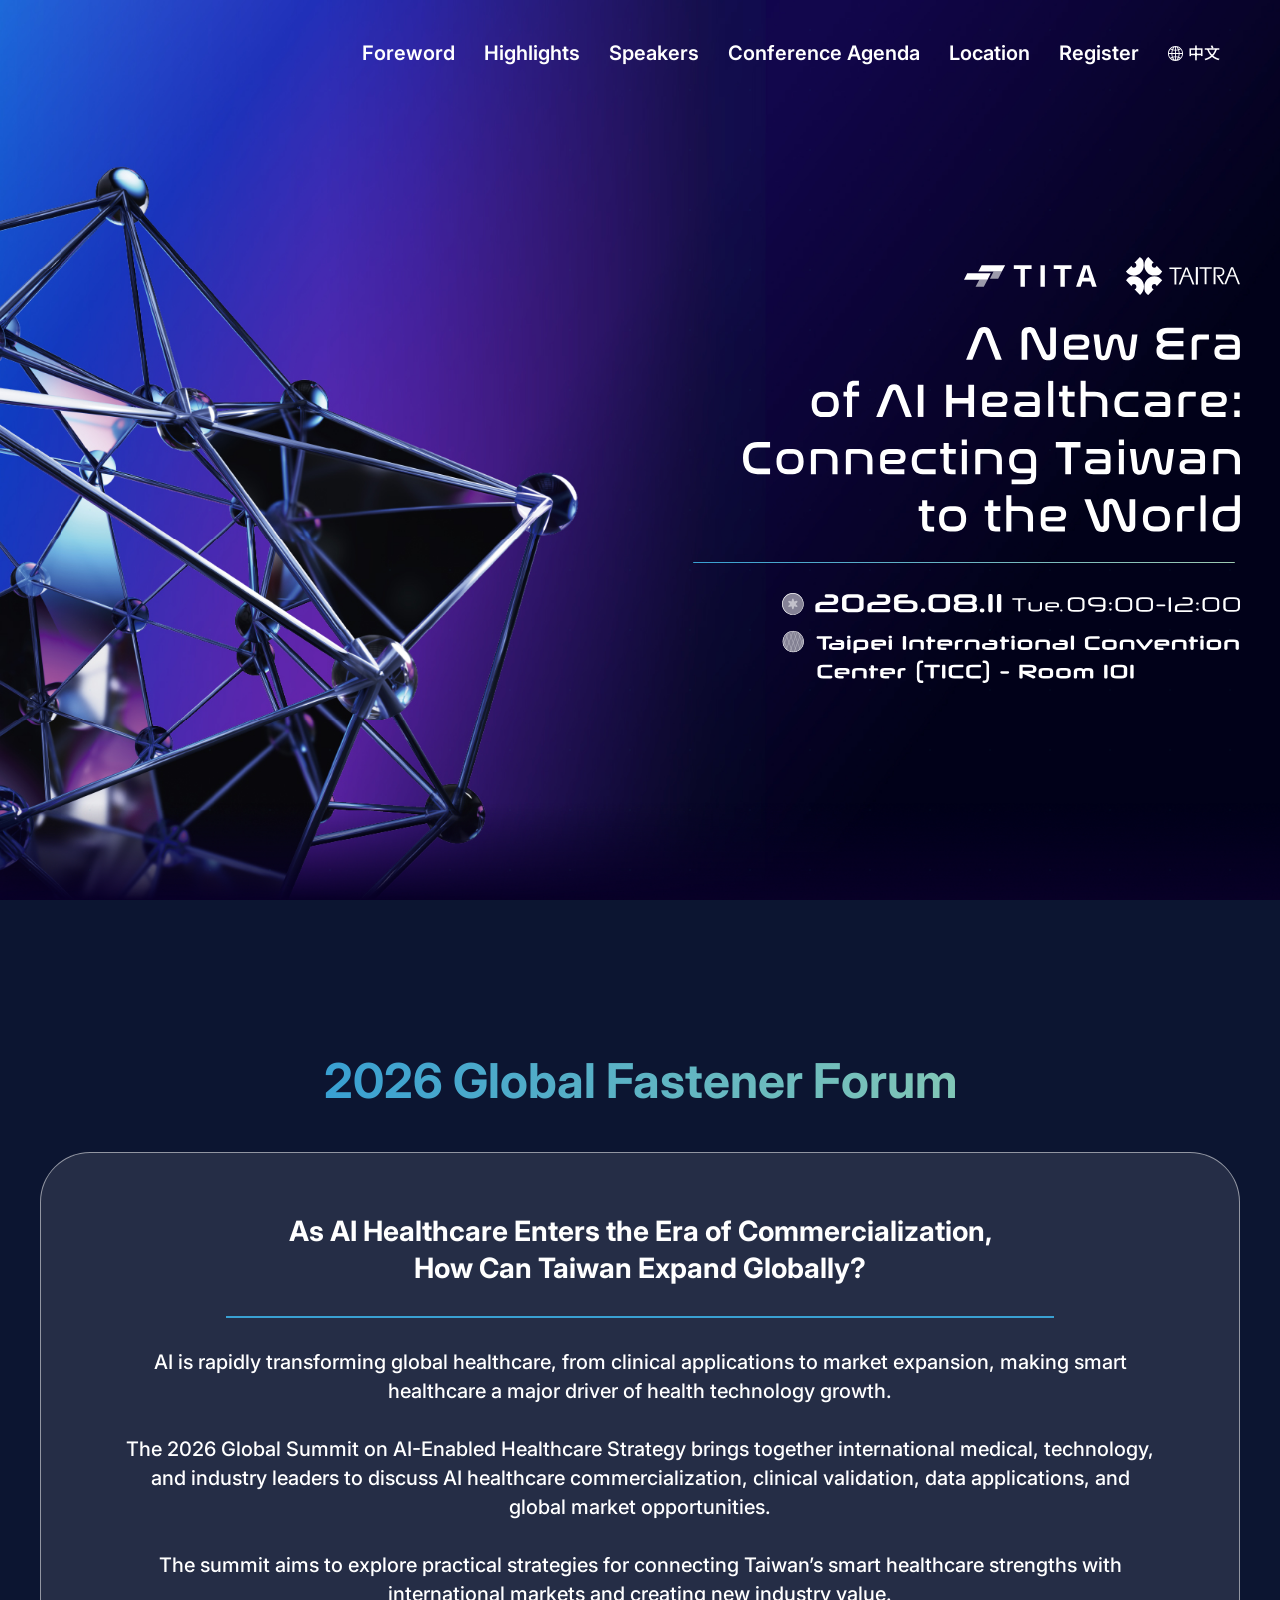
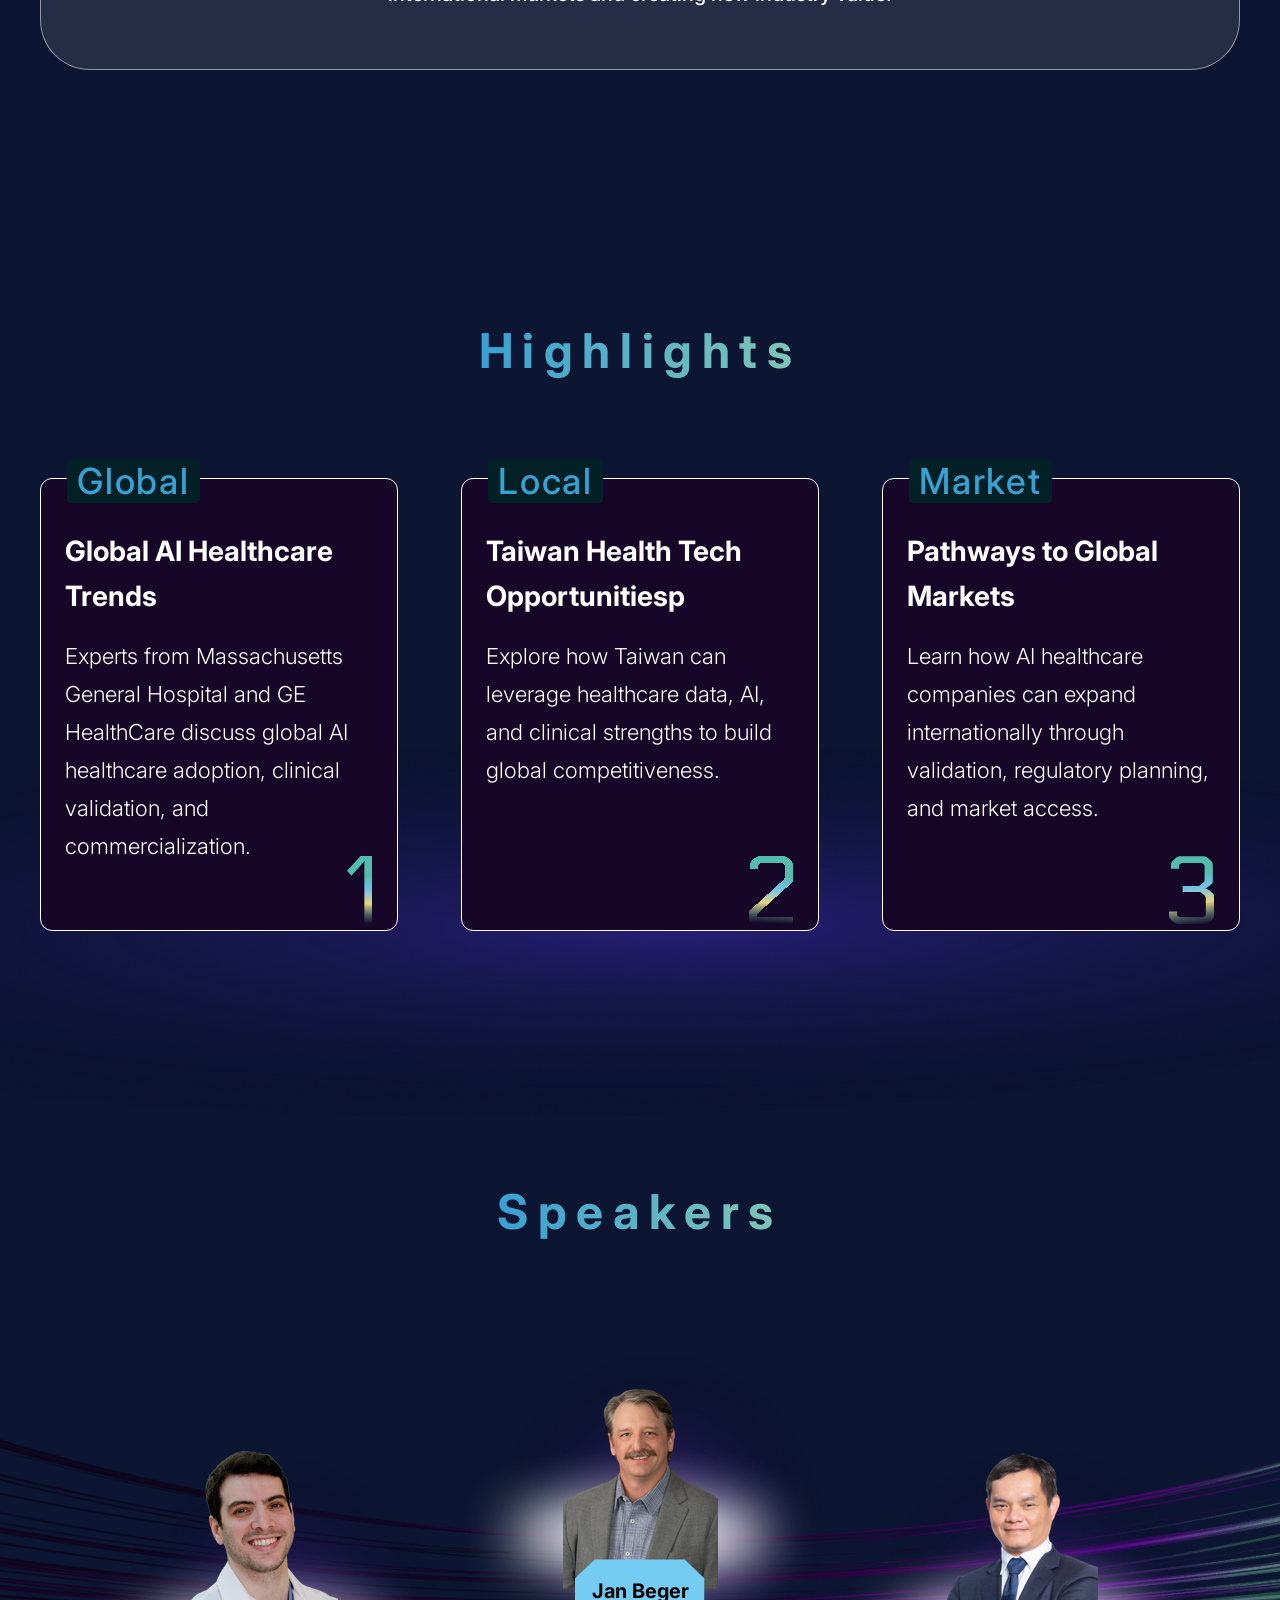
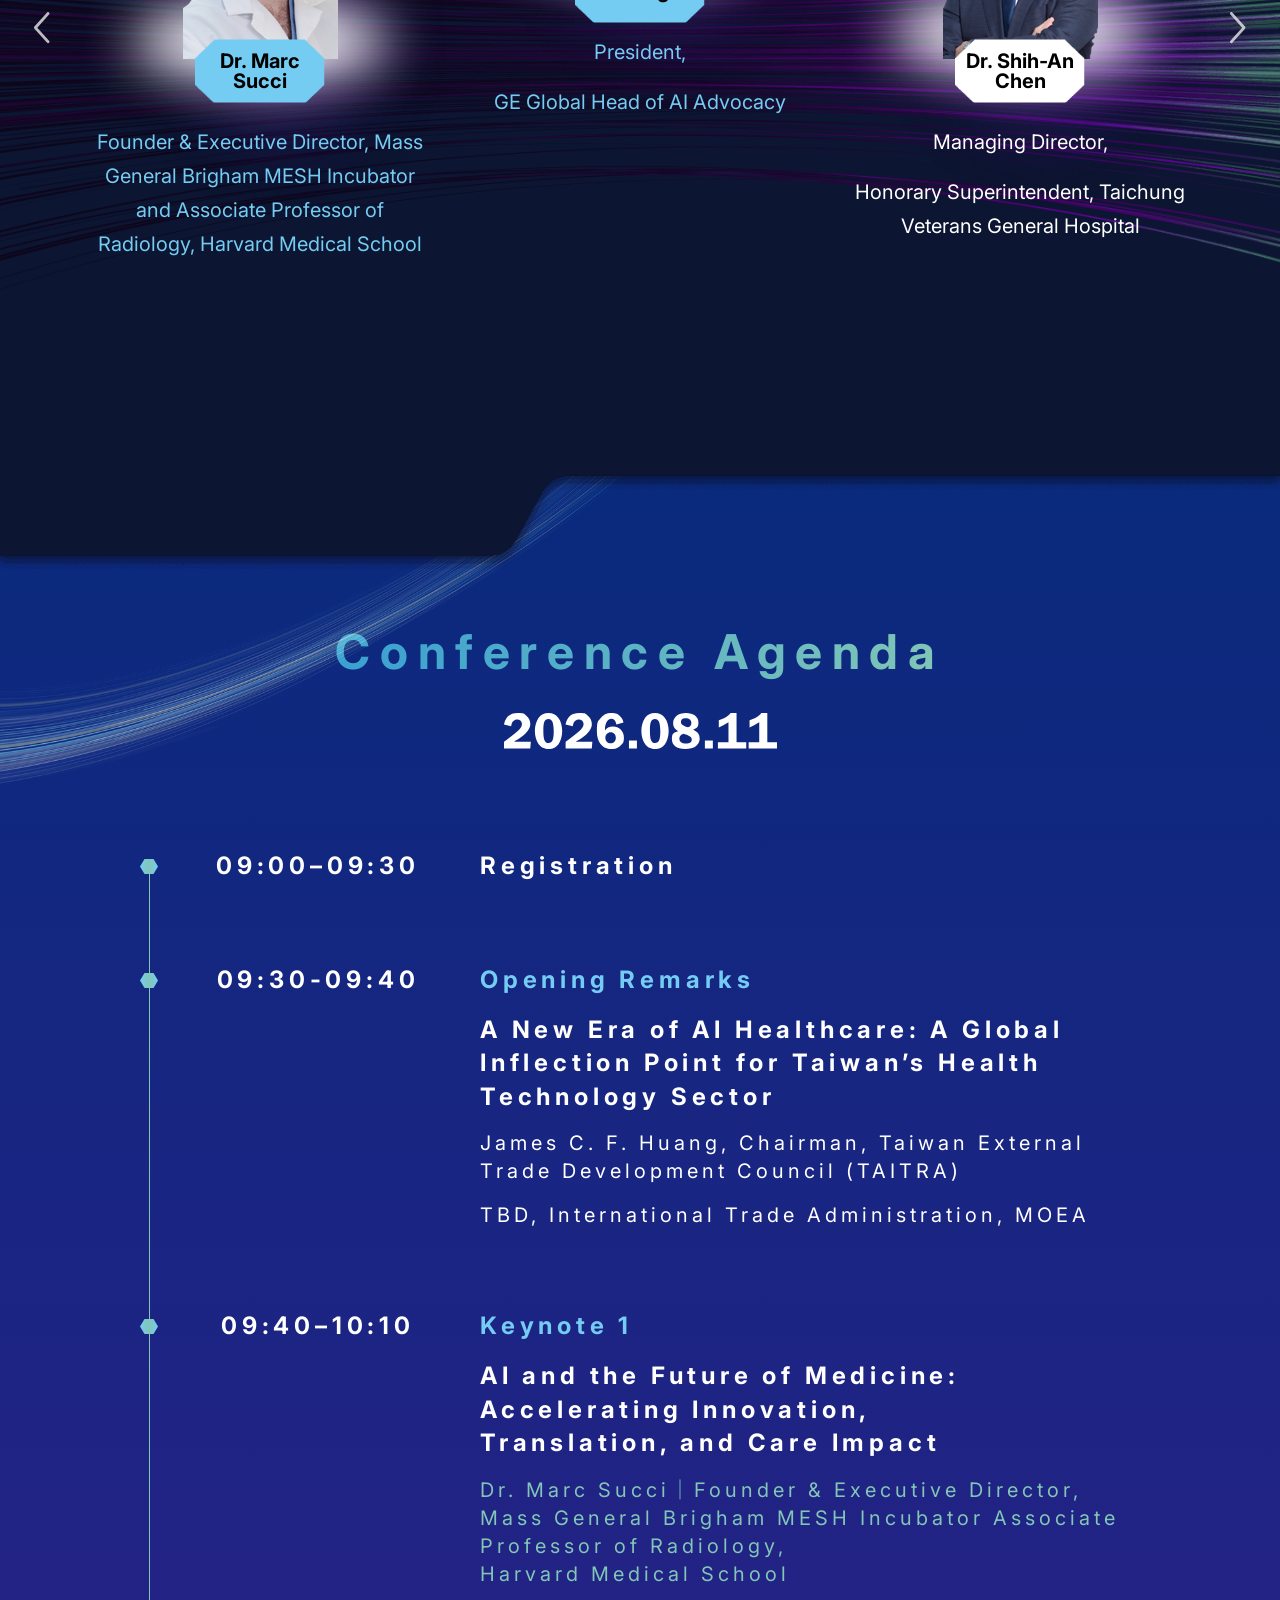
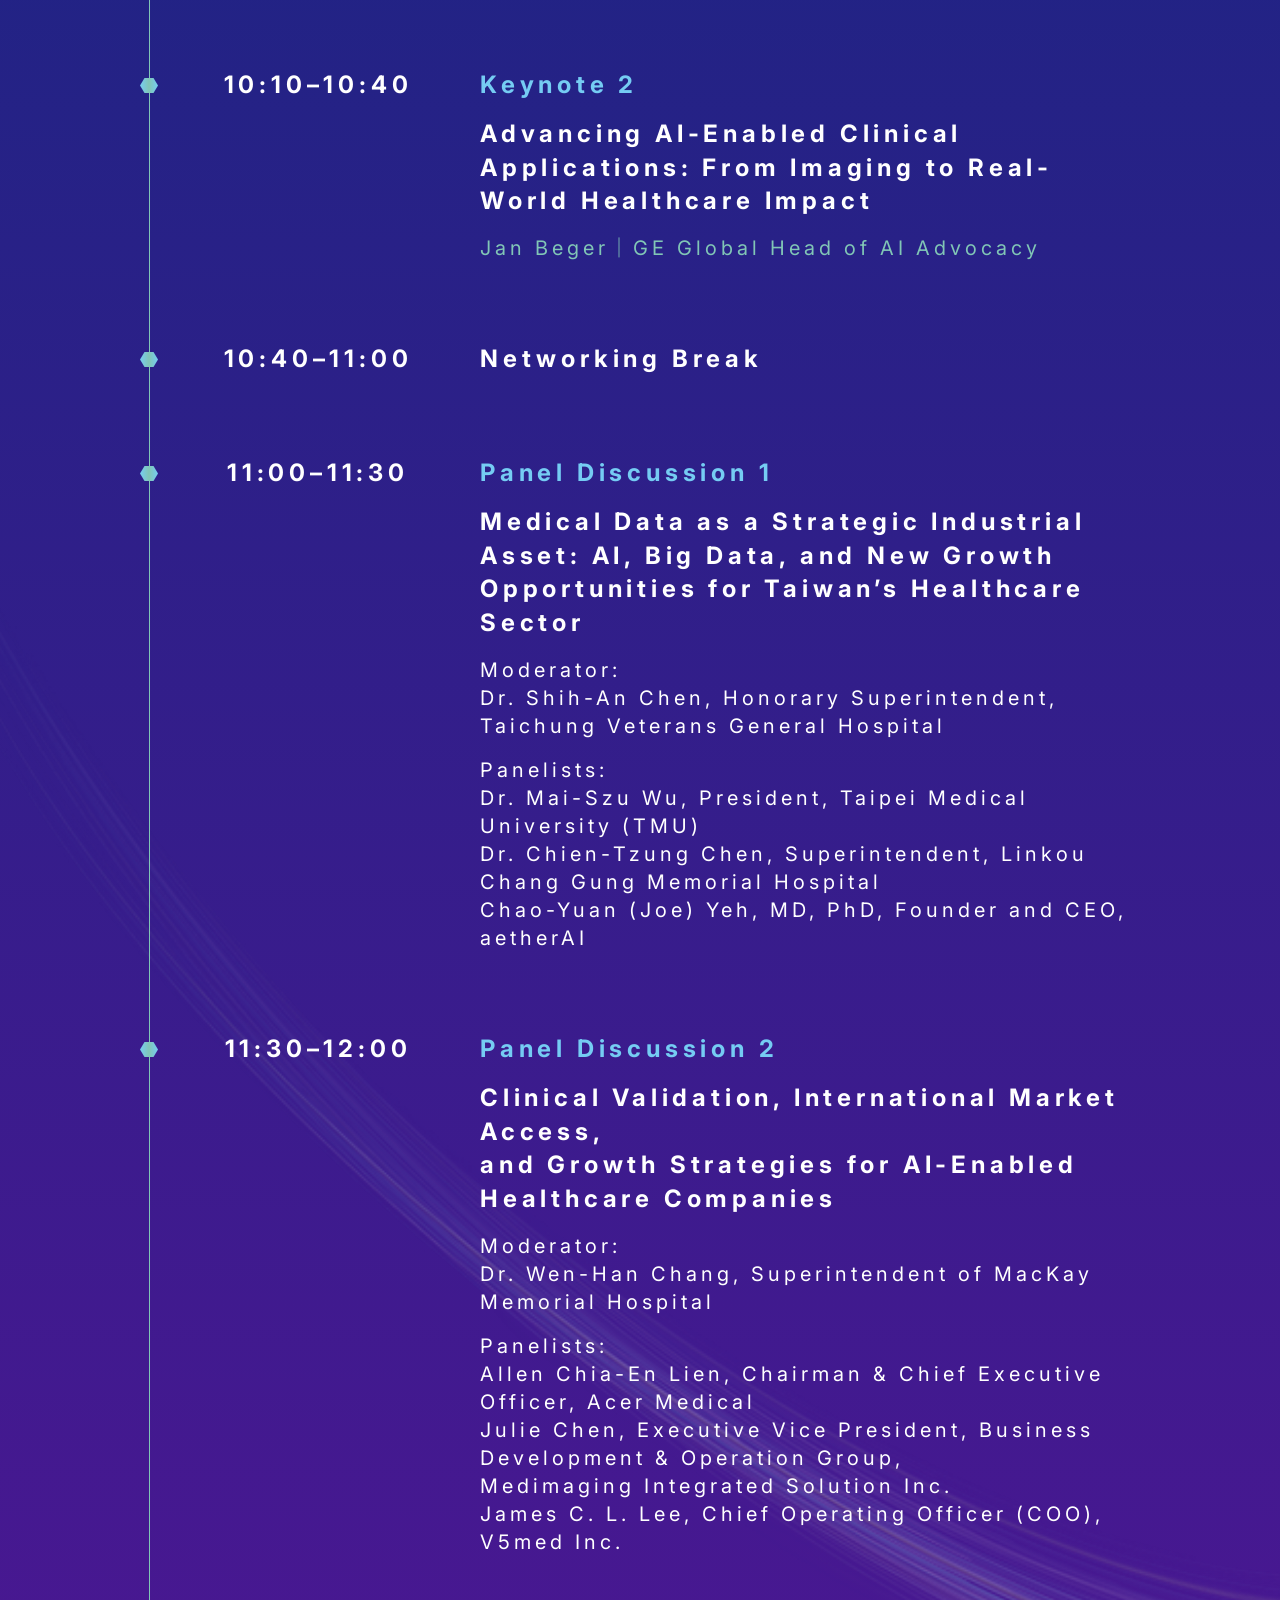
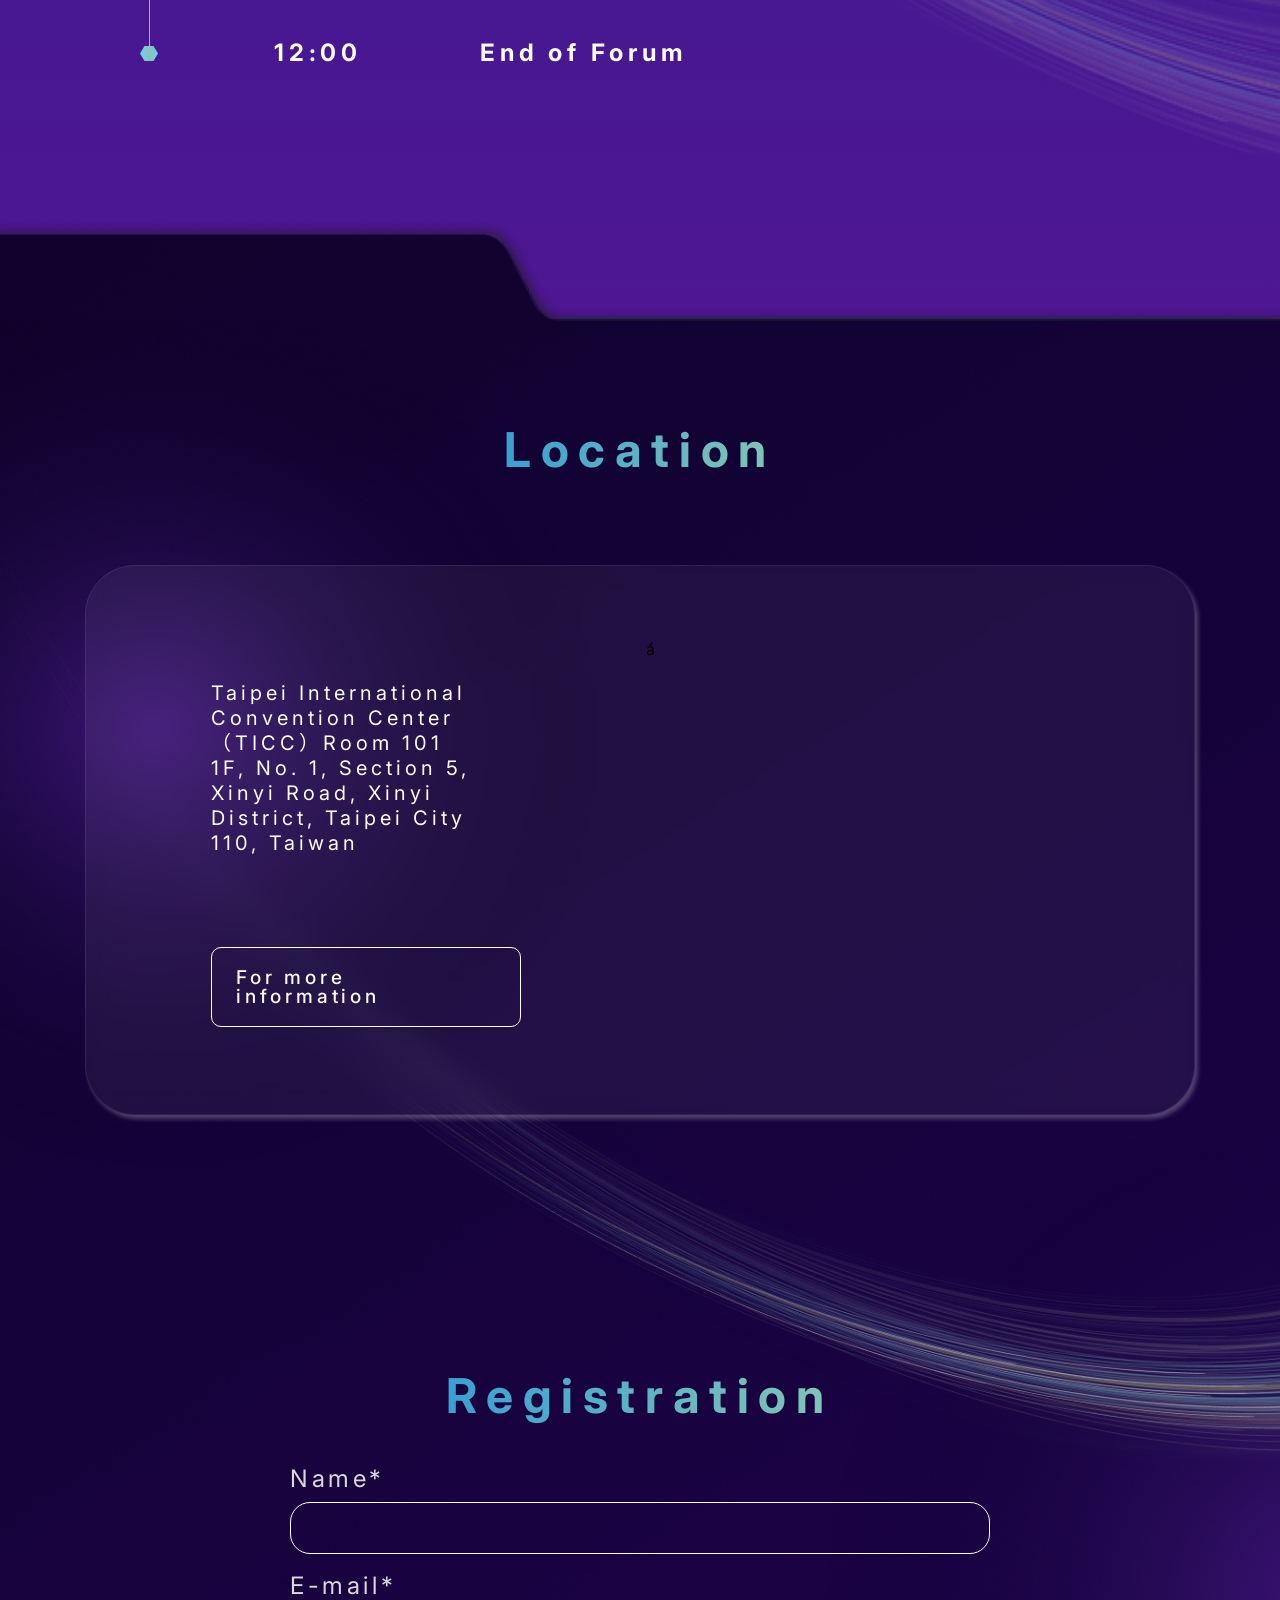
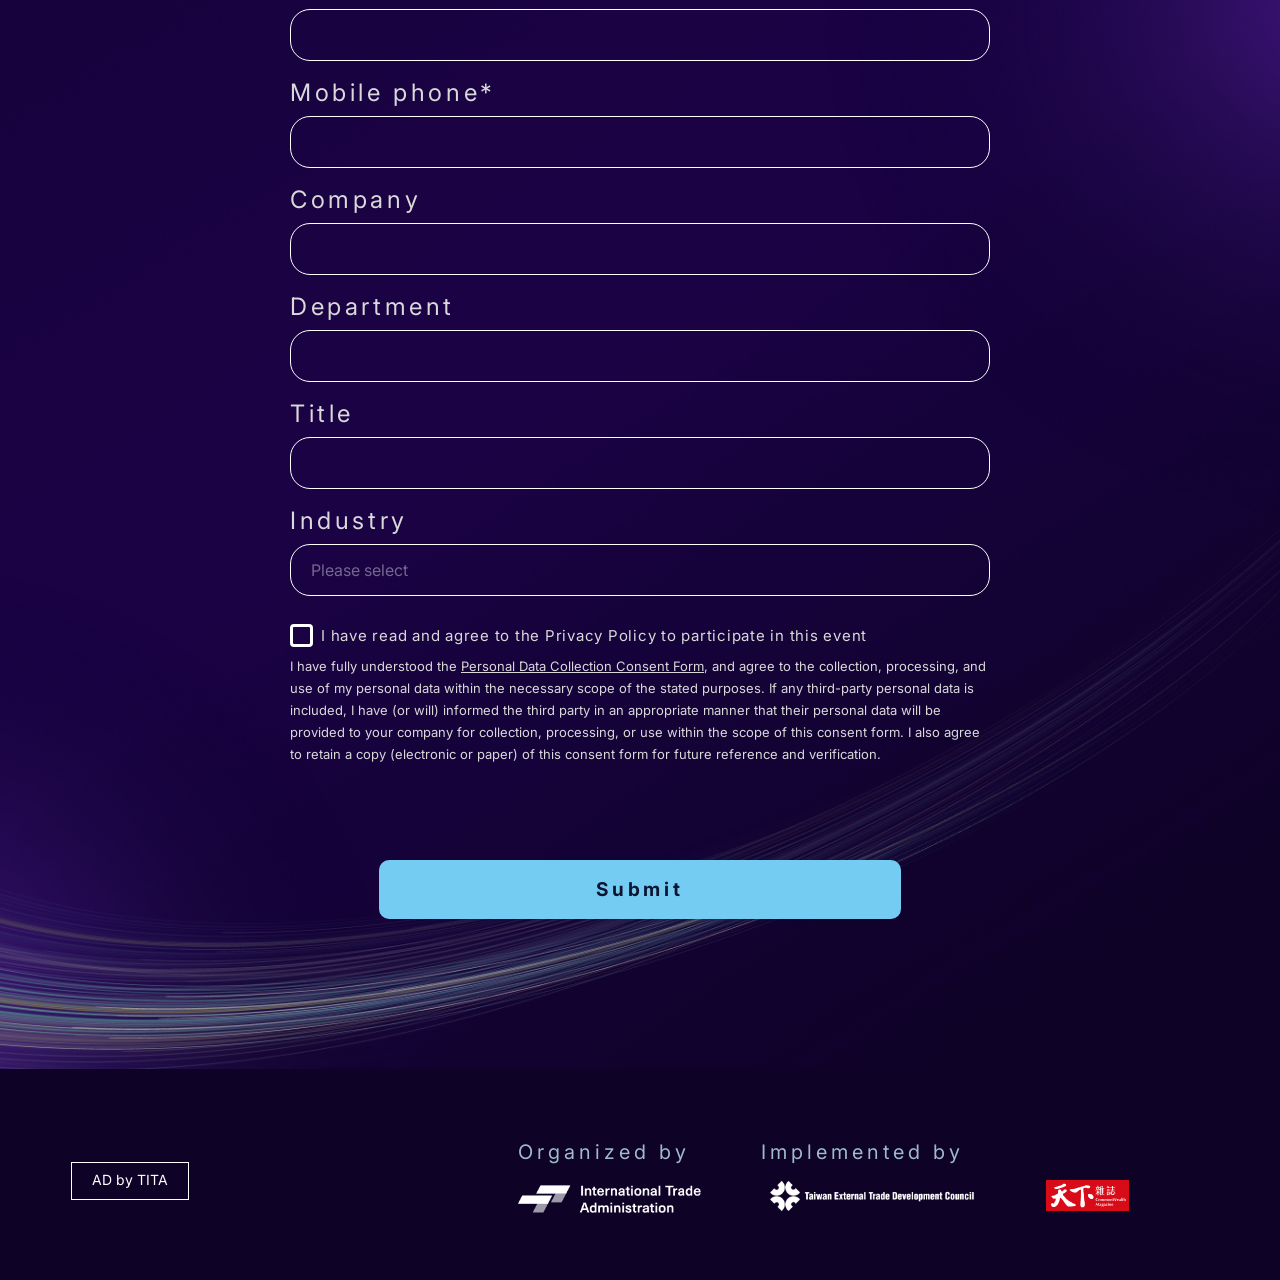
==== commit 5712ffde: "fix: fix agenda text overflow and update en speaker styles/images Co-Authored-By: Claude Sonnet 3.5 " ====
--- a/en/index.html
+++ b/en/index.html
@@ -286,9 +286,9 @@
                         <div class="avatar">
                             <img src="./assets/image/speaker-2.png" alt="" />
                         </div>
-                        <h3>Dr. Marc<p>Succi</p>
+                        <h3 class="point">Dr. Marc<p>Succi</p>
                         </h3>
-                        <div class="title">
+                        <div class="title point">
                             <p>Founder & Executive Director, Mass General Brigham MESH Incubator and Associate Professor of Radiology, Harvard Medical School</p>
                         </div>
                     </div>
@@ -296,9 +296,9 @@
                         <div class="avatar">
                             <img src="./assets/image/speaker-3.png" alt="" />
                         </div>
-                        <h3>Jan Beger</p>
+                        <h3 class="point">Jan Beger</p>
                         </h3>
-                        <div class="title">
+                        <div class="title point">
                             <p>President,</p>
                             <p>GE Global Head of AI Advocacy</p>
                         </div>
@@ -458,7 +458,7 @@
                     <div class="content">
                         <span class="talk-label" data-aos="fade-up" data-aos-offset="100">Keynote 1</span>
                         <p class="talk-title" data-aos="fade-up" data-aos-offset="100">AI and the Future of Medicine: Accelerating Innovation,<br> Translation, and Care Impact</p>
-						<p class="speaker" data-aos="fade-up" data-aos-offset="100">Dr. Marc Succi｜Founder & Executive Director, <br>Mass General Brigham MESH Incubator Associate Professor of Radiology, <br>Harvard Medical School</p>
+						<p class="speaker point" data-aos="fade-up" data-aos-offset="100">Dr. Marc Succi｜Founder & Executive Director, <br>Mass General Brigham MESH Incubator Associate Professor of Radiology, <br>Harvard Medical School</p>
 
                     </div>
                 </li>
@@ -469,7 +469,7 @@
                     <div class="content">
                         <span class="talk-label" data-aos="fade-up" data-aos-offset="100">Keynote 2</span>
                         <p class="talk-title" data-aos="fade-up" data-aos-offset="100">Advancing AI-Enabled Clinical Applications: From Imaging to Real-World Healthcare Impact</p>
-                        <p class="speaker" data-aos="fade-up" data-aos-offset="100">Jan Beger｜GE Global Head of AI Advocacy</p>
+                        <p class="speaker point" data-aos="fade-up" data-aos-offset="100">Jan Beger｜GE Global Head of AI Advocacy</p>
                     </div>
                 </li>
 
--- a/en/assets/css/style.css
+++ b/en/assets/css/style.css
@@ -412,7 +412,7 @@
   }
 }
 section.index .container > div {
-  width: 50%;
+  width: 46%;
   margin-left: auto;
   display: flex;
   flex-direction: column;
@@ -429,20 +429,20 @@
   width: 50%;
 }
 section.index .hero-title-1 {
-  width: 100%;
-  margin-top: 50px;
+  width: 90%;
+  margin-top: 30px;
   /* margin-left: -3%; */
 }
 @media (max-width: 768px) {
   section.index .hero-title-1 {
     margin-top: 50px;
     margin-left: 0;
-    width: 100%;
-    /* margin-left: -5%; */
+    width: 110%;
+    margin-left: -5%;
   }
 }
 section.index .hero-title-hr {
-  margin-top: 50px;
+  margin-top: 30px;
   width: 100%;
 }
 section.index .hero-title-2 {
@@ -463,7 +463,7 @@
 }
 section.index .hero-title-3 {
   width: 83%;
-  margin-top: 50px;
+  margin-top: 30px;
 }
 @media (max-width: 768px) {
   section.index .hero-title-3 {
@@ -471,7 +471,7 @@
   }
 }
 section.index .hero-title-4 {
-  width: 80%;
+  width: 100%;
   margin-top: 36px;
 }
 
@@ -529,7 +529,7 @@
 }
 @media (max-width: 991px) {
   section.foreword .item h3 {
-    font-size: 16px;
+    font-size: 20px;
   }
 }
 section.foreword .item .line {
@@ -553,7 +553,8 @@
 }
 @media (max-width: 991px) {
   section.foreword .item p {
-    font-size: 15px;
+    font-size: 18px;
+    font-weight: 400;
   }
 }
 section.foreword .item p strong {
@@ -630,7 +631,7 @@
   display: inline-block;
   border-radius: 4px;
   padding: 4px 10px;
-  font-size: 32px;
+  font-size: 36px;
   position: absolute;
   top: -20px;
   left: 26px;
@@ -647,7 +648,7 @@
   }
 }
 section.highlights .highlight-card h3 {
-  font-size: 24px;
+  font-size: 28px;
   font-weight: 700;
   color: #fff;
   line-height: 45px;
@@ -655,15 +656,17 @@
 }
 @media (max-width: 991px) {
   section.highlights .highlight-card h3 {
-    font-size: 20px;
+    font-size: 25px;
+     line-height: 40px;
   }
 }
 section.highlights .highlight-card p {
   margin-top: 18px;
-  font-size: 20px;
+  font-size: 22px;
   color: rgb(255, 255, 255);
-  line-height: 28px;
+  line-height: 38px;
   text-align: left;
+  font-weight: 300;
 }
 section.highlights .highlight-card .num {
   font-family: "Electrolize", sans-serif;
@@ -802,12 +805,28 @@
   transform: translate(-50%, -50%);
   z-index: -1;
 }
+section.speakers .speaker-slide h3.point::after {
+  content: "";
+  position: absolute;
+  background: url("./../image/speaker-name-bg-color.png");
+  background-size: cover;
+  background-repeat: no-repeat;
+  width: 130px;
+  height: 63px;
+  top: 50%;
+  left: 50%;
+  transform: translate(-50%, -50%);
+  z-index: -1;
+}
 section.speakers .speaker-slide .title {
   font-size: 20px;
   color: #fff;
   line-height: 34px;
   position: relative;
   z-index: 1;
+}
+section.speakers .speaker-slide .title.point{
+  color: #75ccf3;
 }
 section.speakers .speaker-slide .title p {
   margin-top: 10px;
@@ -990,6 +1009,7 @@
   flex-direction: column;
   align-items: flex-start;
   gap: 16px;
+  min-width: 0;
 }
 section.agenda .talk-label {
   font-weight: 700;
@@ -1017,7 +1037,11 @@
   letter-spacing: 0.2em;
   color: #ffffff;
   text-align: left;
-  white-space: nowrap;
+  white-space: normal;
+  word-break: break-word;
+}
+section.agenda .speaker.point {
+  color: #81C6B6;
 }
 @media (max-width: 991px) {
   section.agenda .speaker {
@@ -1904,8 +1928,6 @@
   pointer-events: none;
   transform: translateY(8px);
   transition: opacity 0.3s, transform 0.3s;
-  text-align: center;
-  line-height: 1.2;
 }
 .fixed-register-btn.visible {
   opacity: 1;
